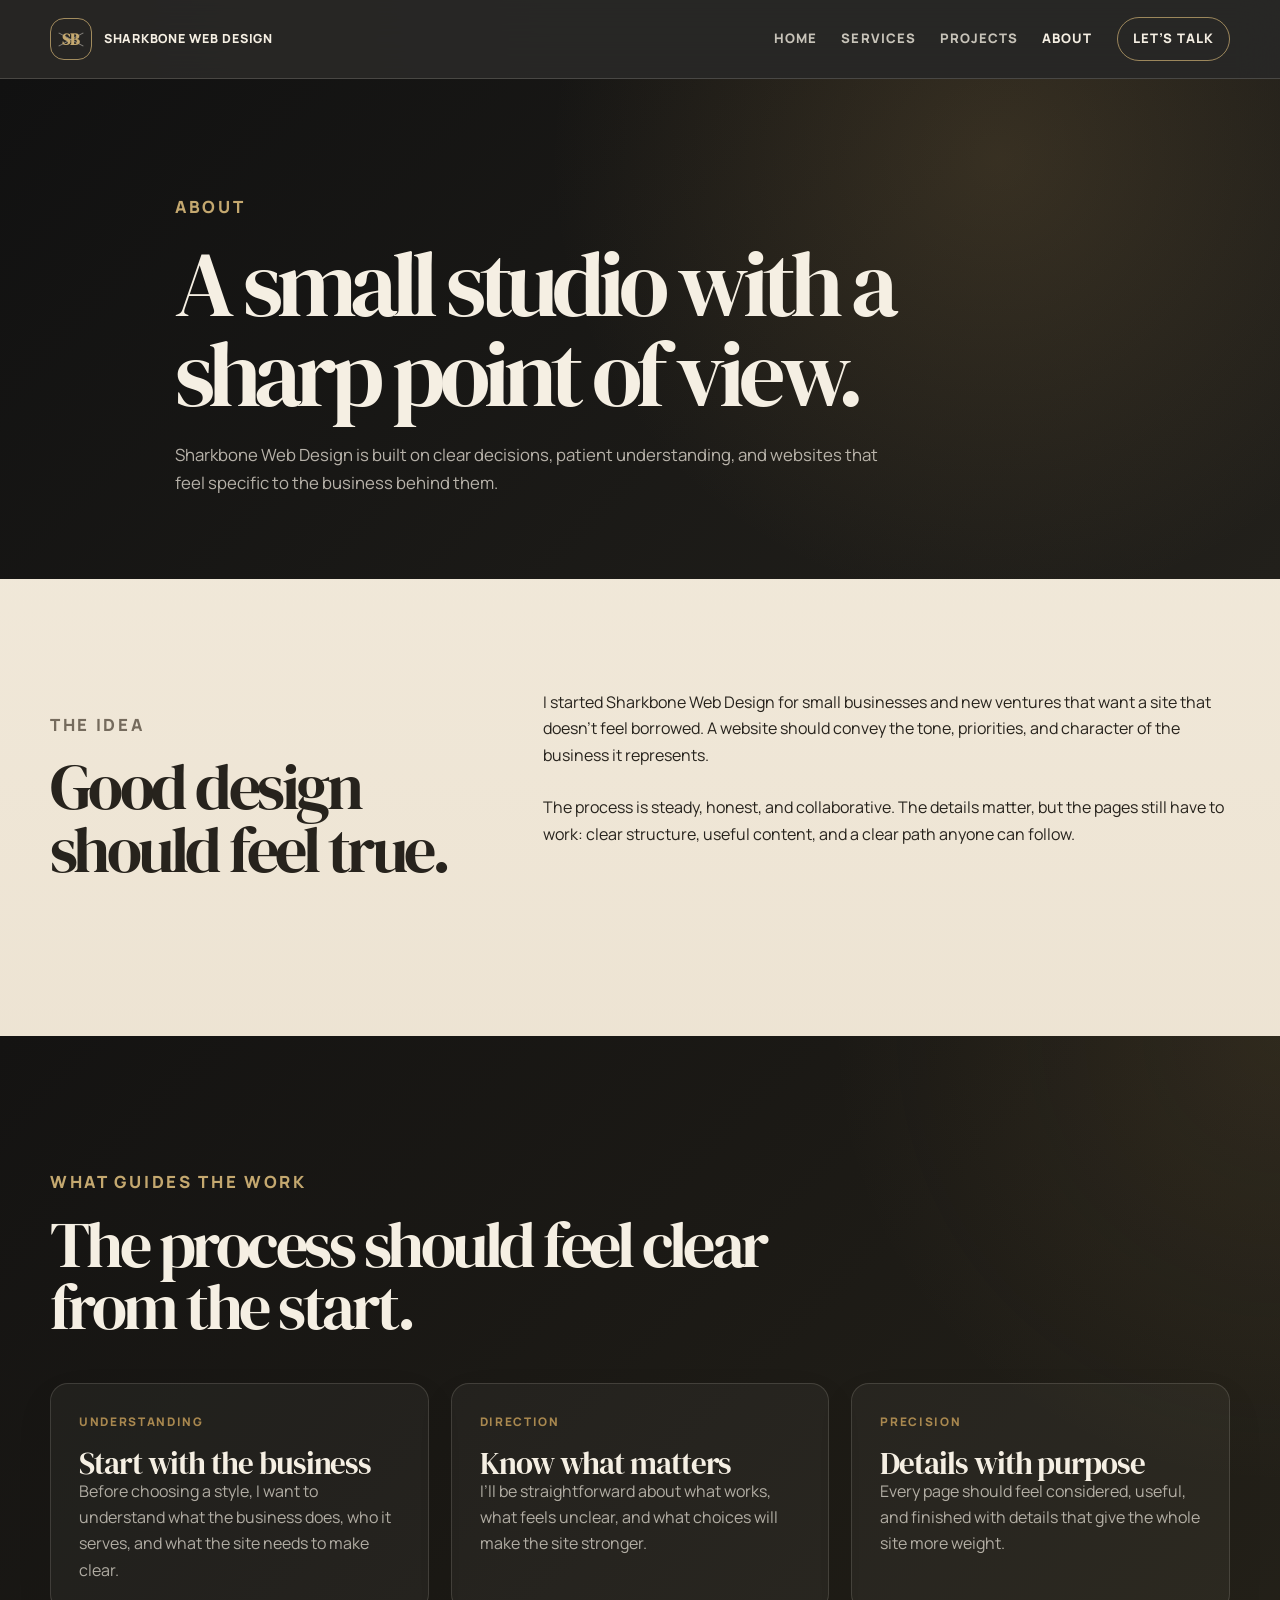
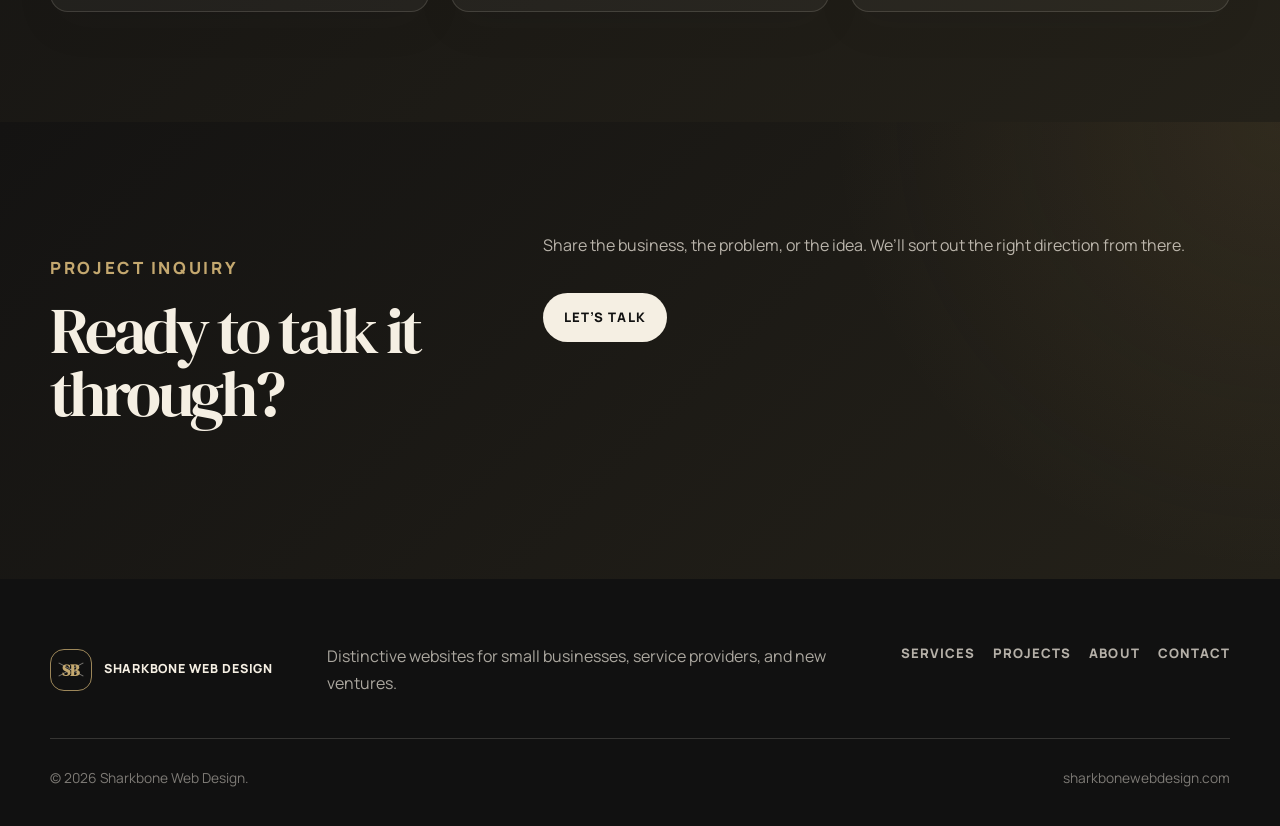
==== about.html @ dc677761 "Create first Sharkbone website draft" ====
<!DOCTYPE html>
<html lang="en">
  <head>
    <meta charset="UTF-8" />
    <meta name="viewport" content="width=device-width, initial-scale=1.0" />
    <title>About | Sharkbone Web Design</title>
    <link rel="stylesheet" href="styles.css" />
  </head>

  <body>
    <div class="page-shell">
      <header class="site-header">
        <div class="header-inner">
          <a class="brand" href="index.html" aria-label="Sharkbone Web Design home">
            <span class="brand-mark"><span>SB</span></span>
            <span>Sharkbone Web Design</span>
          </a>

          <button class="nav-toggle" type="button" aria-label="Open navigation" aria-expanded="false">
            <span></span>
            <span></span>
          </button>

          <nav class="site-nav" aria-label="Main navigation">
            <a href="index.html">Home</a>
            <a href="services.html">Services</a>
            <a href="projects.html">Projects</a>
            <a href="about.html" aria-current="page">About</a>
            <a class="nav-cta" href="contact.html">Let’s Talk</a>
          </nav>
        </div>
      </header>

      <main>
        <section class="page-hero">
          <div class="page-hero-inner">
            <p class="eyebrow">About</p>
            <h1>A small studio with a sharp point of view.</h1>
            <p>
              Sharkbone Web Design is built on clear decisions, patient understanding, and websites that feel specific to the business behind them.
            </p>
          </div>
        </section>

        <section class="section">
          <div class="container split">
            <div class="section-heading">
              <p class="eyebrow">The idea</p>
              <h2>Good design should feel true.</h2>
            </div>

            <div>
              <p>
                I started Sharkbone Web Design for small businesses and new ventures that want a site that doesn’t feel borrowed. A website should convey the tone, priorities, and character of the business it represents.
              </p>

              <br />

              <p>
                The process is steady, honest, and collaborative. The details matter, but the pages still have to work: clear structure, useful content, and a clear path anyone can follow.
              </p>
            </div>
          </div>
        </section>

        <section class="section section-dark">
          <div class="container">
            <div class="section-heading">
              <p class="eyebrow">What guides the work</p>
              <h2>The process should feel clear from the start.</h2>
            </div>

            <div class="grid grid-3">
              <article class="card dark">
                <span class="card-label">Understanding</span>
                <h3>Start with the business</h3>
                <p>
                  Before choosing a style, I want to understand what the business does, who it serves, and what the site needs to make clear.
                </p>
              </article>

              <article class="card dark">
                <span class="card-label">Direction</span>
                <h3>Know what matters</h3>
                <p>
                  I’ll be straightforward about what works, what feels unclear, and what choices will make the site stronger.
                </p>
              </article>

              <article class="card dark">
                <span class="card-label">Precision</span>
                <h3>Details with purpose</h3>
                <p>
                  Every page should feel considered, useful, and finished with details that give the whole site more weight.
                </p>
              </article>
            </div>
          </div>
        </section>

        <section class="section section-dark">
          <div class="container split">
            <div class="section-heading">
              <p class="eyebrow">Project inquiry</p>
              <h2>Ready to talk it through?</h2>
            </div>

            <div>
              <p>
                Share the business, the problem, or the idea. We’ll sort out the right direction from there.
              </p>

              <div class="hero-actions">
                <a class="button button-primary" href="contact.html">Let’s Talk</a>
              </div>
            </div>
          </div>
        </section>
      </main>

      <footer class="site-footer">
        <div class="footer-inner">
          <div class="footer-top">
            <a class="brand" href="index.html">
              <span class="brand-mark"><span>SB</span></span>
              <span>Sharkbone Web Design</span>
            </a>

            <p>
              Distinctive websites for small businesses, service providers, and new ventures.
            </p>

            <div class="footer-links">
              <a href="services.html">Services</a>
              <a href="projects.html">Projects</a>
              <a href="about.html">About</a>
              <a href="contact.html">Contact</a>
            </div>
          </div>

          <div class="footer-bottom">
            <span>© 2026 Sharkbone Web Design.</span>
            <span>sharkbonewebdesign.com</span>
          </div>
        </div>
      </footer>
    </div>

    <script src="script.js"></script>
  </body>
</html>
---- styles.css ----
@import url("https://fonts.googleapis.com/css2?family=DM+Serif+Display:ital@0;1&family=Manrope:wght@400;500;600;700;800&display=swap");

:root {
  --charcoal: #111111;
  --charcoal-soft: #1b1916;
  --ink: #27231d;
  --bone: #f5efe3;
  --fossil: #e7dcc8;
  --stone: #d3c4aa;
  --sand: #b7a78b;
  --brass: #a9884f;
  --brass-soft: #c4a86f;
  --muted: #756b5d;
  --line-light: rgba(39, 35, 29, 0.16);
  --line-dark: rgba(245, 239, 227, 0.16);
  --max-width: 1180px;
  --radius: 18px;
}

* {
  box-sizing: border-box;
}

html {
  scroll-behavior: smooth;
}

body {
  margin: 0;
  font-family: "Manrope", system-ui, -apple-system, BlinkMacSystemFont, "Segoe UI", sans-serif;
  color: var(--ink);
  background:
    radial-gradient(circle at top left, rgba(169, 136, 79, 0.16), transparent 34rem),
    linear-gradient(180deg, #f4eddf 0%, #e4d7c3 100%);
  line-height: 1.65;
}

body.menu-open {
  overflow: hidden;
}

a {
  color: inherit;
  text-decoration: none;
}

button,
input,
textarea,
select {
  font: inherit;
}

.page-shell {
  min-height: 100vh;
  overflow: hidden;
}

/* Header */

.site-header {
  position: sticky;
  top: 0;
  z-index: 50;
  background: rgba(17, 17, 17, 0.9);
  border-bottom: 1px solid var(--line-dark);
  backdrop-filter: blur(18px);
}

.header-inner {
  width: min(var(--max-width), calc(100% - 40px));
  min-height: 78px;
  margin: 0 auto;
  display: flex;
  align-items: center;
  justify-content: space-between;
  gap: 28px;
}

.brand {
  display: inline-flex;
  align-items: center;
  gap: 12px;
  color: var(--bone);
  font-size: 0.78rem;
  font-weight: 800;
  letter-spacing: 0.06em;
  text-transform: uppercase;
}

.brand-mark {
  width: 42px;
  height: 42px;
  border: 1px solid rgba(196, 168, 111, 0.78);
  border-radius: 14px;
  display: grid;
  place-items: center;
  color: var(--brass-soft);
  position: relative;
  overflow: hidden;
}

.brand-mark::before,
.brand-mark::after {
  content: "";
  position: absolute;
  width: 28px;
  height: 1px;
  background: rgba(245, 239, 227, 0.48);
}

.brand-mark::before {
  transform: rotate(-28deg);
}

.brand-mark::after {
  transform: rotate(28deg);
}

.brand-mark span {
  position: relative;
  z-index: 1;
  font-family: "DM Serif Display", Georgia, serif;
  font-size: 1rem;
  letter-spacing: 0;
}

.site-nav {
  display: flex;
  align-items: center;
  gap: 24px;
}

.site-nav a {
  color: rgba(245, 239, 227, 0.78);
  font-size: 0.82rem;
  font-weight: 800;
  letter-spacing: 0.08em;
  text-transform: uppercase;
}

.site-nav a:hover,
.site-nav a[aria-current="page"] {
  color: var(--bone);
}

.nav-cta {
  border: 1px solid rgba(196, 168, 111, 0.74);
  border-radius: 999px;
  padding: 10px 15px;
  color: var(--bone) !important;
}

.nav-toggle {
  display: none;
  width: 46px;
  height: 46px;
  border: 1px solid var(--line-dark);
  background: transparent;
  border-radius: 14px;
  color: var(--bone);
  cursor: pointer;
}

.nav-toggle span {
  display: block;
  width: 20px;
  height: 2px;
  margin: 5px auto;
  background: currentColor;
  border-radius: 99px;
}

/* Shared layout */

.container,
.page-hero-inner,
.footer-inner {
  width: min(var(--max-width), calc(100% - 40px));
  margin: 0 auto;
}

.section {
  padding: 110px 0;
}

.section-dark {
  background:
    radial-gradient(circle at top right, rgba(169, 136, 79, 0.12), transparent 28rem),
    linear-gradient(135deg, #141312 0%, #242119 100%);
  color: var(--bone);
}

.page-hero {
  background:
    radial-gradient(circle at 78% 16%, rgba(169, 136, 79, 0.2), transparent 28rem),
    linear-gradient(135deg, #111111 0%, #22201b 100%);
  color: var(--bone);
  padding: 92px 0 82px;
}

.page-hero-inner {
  max-width: 930px;
}

.eyebrow {
  margin: 0 0 18px;
  color: var(--brass);
  font-size: 0.78rem;
  font-weight: 800;
  letter-spacing: 0.16em;
  text-transform: uppercase;
}

.section-dark .eyebrow,
.page-hero .eyebrow {
  color: var(--brass-soft);
}

h1,
h2,
h3 {
  margin: 0;
  font-family: "DM Serif Display", Georgia, serif;
  font-weight: 400;
  line-height: 0.98;
}

h1 {
  max-width: 920px;
  font-size: clamp(3.4rem, 7.2vw, 6.7rem);
  letter-spacing: -0.065em;
}

h2 {
  font-size: clamp(2.5rem, 5vw, 5.2rem);
  letter-spacing: -0.055em;
}

h3 {
  font-size: clamp(1.55rem, 2.4vw, 2.35rem);
  letter-spacing: -0.035em;
}

p {
  margin: 0;
}

.page-hero p,
.section-heading p {
  max-width: 720px;
  margin-top: 22px;
  color: rgba(245, 239, 227, 0.72);
  font-size: 1.05rem;
}

.section-heading {
  max-width: 820px;
  margin-bottom: 44px;
}

.section-heading p {
  color: var(--muted);
}

.section-dark p {
  color: rgba(245, 239, 227, 0.72);
}

.split,
.form-wrap {
  display: grid;
  grid-template-columns: minmax(0, 0.78fr) minmax(0, 1.22fr);
  gap: 54px;
  align-items: start;
}

.grid {
  display: grid;
  gap: 22px;
}

.grid-3 {
  grid-template-columns: repeat(3, minmax(0, 1fr));
}

.grid-4 {
  grid-template-columns: repeat(4, minmax(0, 1fr));
}

.card {
  border: 1px solid var(--line-light);
  border-radius: var(--radius);
  background: rgba(245, 239, 227, 0.54);
  padding: 28px;
  box-shadow: 0 16px 42px rgba(39, 35, 29, 0.06);
}

.card.dark {
  border-color: rgba(245, 239, 227, 0.14);
  background: rgba(245, 239, 227, 0.045);
}

.card-label {
  display: block;
  margin-bottom: 16px;
  color: var(--brass);
  font-size: 0.74rem;
  font-weight: 800;
  letter-spacing: 0.14em;
  text-transform: uppercase;
}

.card p,
.card li {
  color: var(--muted);
}

.card.dark p,
.card.dark li {
  color: rgba(245, 239, 227, 0.68);
}

/* Buttons */

.button {
  display: inline-flex;
  align-items: center;
  justify-content: center;
  min-height: 48px;
  padding: 13px 20px;
  border: 1px solid transparent;
  border-radius: 999px;
  font-size: 0.82rem;
  font-weight: 800;
  letter-spacing: 0.08em;
  text-transform: uppercase;
  cursor: pointer;
}

.button-primary {
  background: var(--charcoal);
  color: var(--bone);
}

.section-dark .button-primary,
.page-hero .button-primary {
  background: var(--bone);
  color: var(--charcoal);
}

.button-secondary {
  border-color: rgba(245, 239, 227, 0.28);
  color: var(--bone);
}

.hero-actions {
  display: flex;
  flex-wrap: wrap;
  gap: 14px;
  margin-top: 34px;
}

/* Contact form */

.contact-form {
  display: grid;
  gap: 18px;
}

.field-group {
  display: grid;
  gap: 8px;
}

.field-group label {
  font-size: 0.78rem;
  font-weight: 800;
  letter-spacing: 0.08em;
  text-transform: uppercase;
}

.field-group input,
.field-group textarea,
.field-group select {
  width: 100%;
  border: 1px solid var(--line-light);
  border-radius: 14px;
  background: rgba(245, 239, 227, 0.72);
  color: var(--ink);
  padding: 14px 15px;
  outline: none;
}

.field-group textarea {
  min-height: 150px;
  resize: vertical;
}

.field-group input:focus,
.field-group textarea:focus,
.field-group select:focus {
  border-color: rgba(169, 136, 79, 0.75);
}

/* Footer */

.site-footer {
  background: var(--charcoal);
  color: var(--bone);
  padding: 64px 0 36px;
}

.footer-top {
  display: flex;
  justify-content: space-between;
  gap: 32px;
  padding-bottom: 42px;
  border-bottom: 1px solid var(--line-dark);
}

.footer-top p {
  max-width: 520px;
  color: rgba(245, 239, 227, 0.68);
}

.footer-links {
  display: flex;
  flex-wrap: wrap;
  gap: 18px;
}

.footer-links a {
  color: rgba(245, 239, 227, 0.72);
  font-size: 0.82rem;
  font-weight: 800;
  letter-spacing: 0.08em;
  text-transform: uppercase;
}

.footer-bottom {
  display: flex;
  justify-content: space-between;
  gap: 24px;
  padding-top: 28px;
  color: rgba(245, 239, 227, 0.48);
  font-size: 0.86rem;
}

/* Mobile */

@media (max-width: 920px) {
  .nav-toggle {
    display: block;
  }

  .site-nav {
    position: fixed;
    inset: 78px 0 auto 0;
    display: none;
    flex-direction: column;
    align-items: flex-start;
    padding: 28px 20px 34px;
    background: rgba(17, 17, 17, 0.97);
    border-bottom: 1px solid var(--line-dark);
  }

  body.menu-open .site-nav {
    display: flex;
  }

  .split,
  .form-wrap {
    grid-template-columns: 1fr;
  }

  .grid-3,
  .grid-4 {
    grid-template-columns: 1fr 1fr;
  }

  .footer-top,
  .footer-bottom {
    flex-direction: column;
  }
}

@media (max-width: 640px) {
  .container,
  .page-hero-inner,
  .footer-inner,
  .header-inner {
    width: min(100% - 28px, var(--max-width));
  }

  .section {
    padding: 76px 0;
  }

  .page-hero {
    padding: 78px 0 70px;
  }

  h1 {
    font-size: clamp(3.15rem, 17vw, 5.2rem);
  }

  h2 {
    font-size: clamp(2.3rem, 12vw, 3.8rem);
  }

  .grid-3,
  .grid-4 {
    grid-template-columns: 1fr;
  }

  .card {
    padding: 24px;
  }

  .button {
    width: 100%;
  }
}
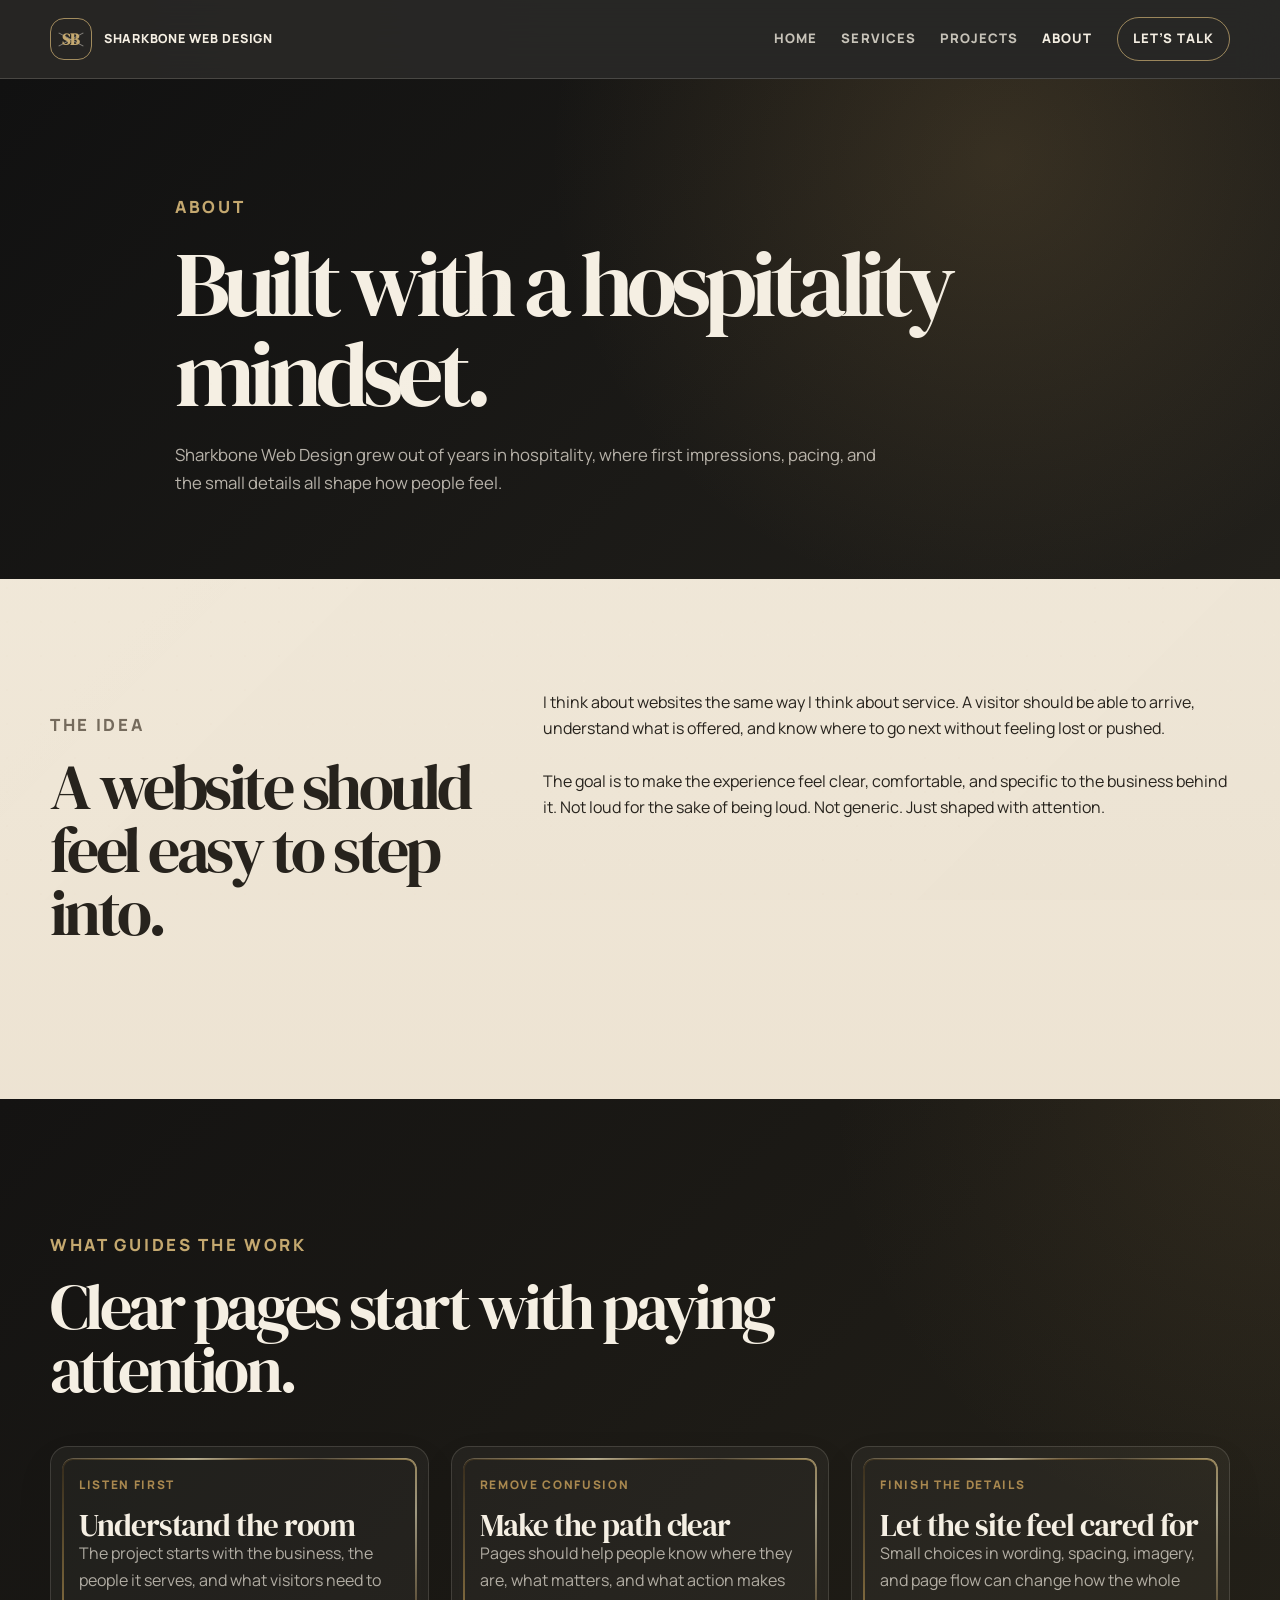
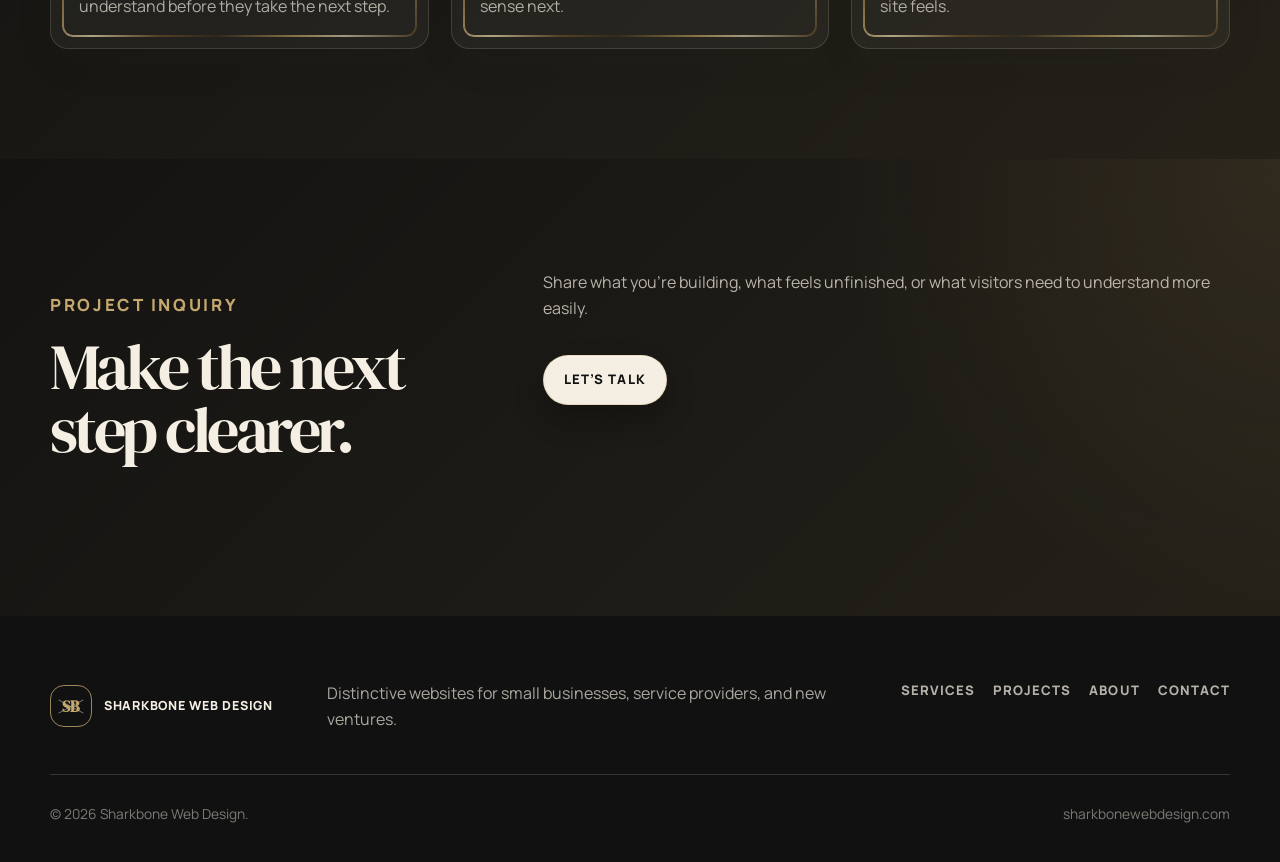
==== commit 3ee1f393: "Update about page copy" ====
--- a/about.html
+++ b/about.html
@@ -35,9 +35,9 @@
         <section class="page-hero">
           <div class="page-hero-inner">
             <p class="eyebrow">About</p>
-            <h1>A small studio with a sharp point of view.</h1>
+            <h1>Built with a hospitality mindset.</h1>
             <p>
-              Sharkbone Web Design is built on clear decisions, patient understanding, and websites that feel specific to the business behind them.
+              Sharkbone Web Design grew out of years in hospitality, where first impressions, pacing, and the small details all shape how people feel.
             </p>
           </div>
         </section>
@@ -46,18 +46,18 @@
           <div class="container split">
             <div class="section-heading">
               <p class="eyebrow">The idea</p>
-              <h2>Good design should feel true.</h2>
+              <h2>A website should feel easy to step into.</h2>
             </div>
 
             <div>
               <p>
-                I started Sharkbone Web Design for small businesses and new ventures that want a site that doesn’t feel borrowed. A website should convey the tone, priorities, and character of the business it represents.
+                I think about websites the same way I think about service. A visitor should be able to arrive, understand what is offered, and know where to go next without feeling lost or pushed.
               </p>
 
               <br />
 
               <p>
-                The process is steady, honest, and collaborative. The details matter, but the pages still have to work: clear structure, useful content, and a clear path anyone can follow.
+                The goal is to make the experience feel clear, comfortable, and specific to the business behind it. Not loud for the sake of being loud. Not generic. Just shaped with attention.
               </p>
             </div>
           </div>
@@ -67,31 +67,31 @@
           <div class="container">
             <div class="section-heading">
               <p class="eyebrow">What guides the work</p>
-              <h2>The process should feel clear from the start.</h2>
+              <h2>Clear pages start with paying attention.</h2>
             </div>
 
             <div class="grid grid-3">
               <article class="card dark">
-                <span class="card-label">Understanding</span>
-                <h3>Start with the business</h3>
+                <span class="card-label">Listen first</span>
+                <h3>Understand the room</h3>
                 <p>
-                  Before choosing a style, I want to understand what the business does, who it serves, and what the site needs to make clear.
+                  The project starts with the business, the people it serves, and what visitors need to understand before they take the next step.
                 </p>
               </article>
 
               <article class="card dark">
-                <span class="card-label">Direction</span>
-                <h3>Know what matters</h3>
+                <span class="card-label">Remove confusion</span>
+                <h3>Make the path clear</h3>
                 <p>
-                  I’ll be straightforward about what works, what feels unclear, and what choices will make the site stronger.
+                  Pages should help people know where they are, what matters, and what action makes sense next.
                 </p>
               </article>
 
               <article class="card dark">
-                <span class="card-label">Precision</span>
-                <h3>Details with purpose</h3>
+                <span class="card-label">Finish the details</span>
+                <h3>Let the site feel cared for</h3>
                 <p>
-                  Every page should feel considered, useful, and finished with details that give the whole site more weight.
+                  Small choices in wording, spacing, imagery, and page flow can change how the whole site feels.
                 </p>
               </article>
             </div>
@@ -102,12 +102,12 @@
           <div class="container split">
             <div class="section-heading">
               <p class="eyebrow">Project inquiry</p>
-              <h2>Ready to talk it through?</h2>
+              <h2>Make the next step clearer.</h2>
             </div>
 
             <div>
               <p>
-                Share the business, the problem, or the idea. We’ll sort out the right direction from there.
+                Share what you’re building, what feels unfinished, or what visitors need to understand more easily.
               </p>
 
               <div class="hero-actions">
--- a/styles.css
+++ b/styles.css
@@ -125,6 +125,46 @@
   letter-spacing: 0;
 }
 
+.brand-mark span::after {
+  content: "";
+  position: absolute;
+  top: -18px;
+  left: -42px;
+  width: 20px;
+  height: 56px;
+  background: linear-gradient(
+    90deg,
+    transparent,
+    rgba(255, 244, 205, 0.86),
+    transparent
+  );
+  opacity: 0;
+  transform: rotate(24deg);
+  pointer-events: none;
+}
+
+@media (hover: hover) and (pointer: fine) {
+  .brand:hover .brand-mark span::after {
+    animation: logo-glint 850ms ease forwards;
+  }
+}
+
+@keyframes logo-glint {
+  0% {
+    left: -42px;
+    opacity: 0;
+  }
+
+  20% {
+    opacity: 1;
+  }
+
+  100% {
+    left: 42px;
+    opacity: 0;
+  }
+}
+
 .site-nav {
   display: flex;
   align-items: center;
@@ -319,6 +359,49 @@
 .card.dark p,
 .card.dark li {
   color: rgba(245, 239, 227, 0.68);
+}
+
+.fit-card {
+  align-self: center;
+  background:
+    linear-gradient(135deg, rgba(255, 248, 232, 0.7), rgba(231, 220, 200, 0.54)),
+    rgba(245, 239, 227, 0.58);
+}
+
+.fit-card h3 {
+  margin-bottom: 18px;
+}
+
+.fit-card ul {
+  display: grid;
+  gap: 10px;
+  margin: 0;
+  padding-left: 1.15rem;
+}
+
+.fit-card li::marker {
+  color: var(--brass);
+}
+
+.services-cta {
+  position: relative;
+  overflow: hidden;
+  border-top: 1px solid rgba(196, 168, 111, 0.18);
+}
+
+.services-cta::before {
+  content: "";
+  position: absolute;
+  inset: 0;
+  pointer-events: none;
+  background:
+    radial-gradient(circle at 18% 40%, rgba(196, 168, 111, 0.14), transparent 28rem),
+    radial-gradient(circle at 82% 52%, rgba(245, 239, 227, 0.045), transparent 24rem);
+}
+
+.services-cta .container {
+  position: relative;
+  z-index: 1;
 }
 
 /* Buttons */
@@ -336,22 +419,64 @@
   letter-spacing: 0.08em;
   text-transform: uppercase;
   cursor: pointer;
+  transition:
+    transform 200ms ease,
+    box-shadow 200ms ease,
+    border-color 200ms ease,
+    background-color 200ms ease,
+    color 200ms ease;
 }
 
 .button-primary {
   background: var(--charcoal);
   color: var(--bone);
+  box-shadow:
+    inset 0 1px 0 rgba(255, 248, 226, 0.08),
+    0 14px 28px rgba(39, 35, 29, 0.14);
 }
 
 .section-dark .button-primary,
 .page-hero .button-primary {
   background: var(--bone);
   color: var(--charcoal);
+  border-color: rgba(196, 168, 111, 0.32);
+  box-shadow:
+    inset 0 1px 0 rgba(255, 255, 255, 0.44),
+    0 14px 30px rgba(0, 0, 0, 0.24);
 }
 
 .button-secondary {
   border-color: rgba(245, 239, 227, 0.28);
   color: var(--bone);
+  box-shadow: inset 0 1px 0 rgba(255, 248, 226, 0.08);
+}
+
+@media (hover: hover) and (pointer: fine) {
+  .button:hover {
+    transform: translateY(-2px);
+  }
+
+  .button-primary:hover {
+    border-color: rgba(196, 168, 111, 0.58);
+    box-shadow:
+      inset 0 1px 0 rgba(255, 248, 226, 0.14),
+      0 18px 34px rgba(39, 35, 29, 0.18);
+  }
+
+  .section-dark .button-primary:hover,
+  .page-hero .button-primary:hover {
+    background: #fff8ea;
+    border-color: rgba(196, 168, 111, 0.58);
+    box-shadow:
+      inset 0 1px 0 rgba(255, 255, 255, 0.58),
+      0 18px 36px rgba(0, 0, 0, 0.3);
+  }
+
+  .button-secondary:hover {
+    border-color: rgba(196, 168, 111, 0.56);
+    color: var(--bone);
+    box-shadow: inset 0 1px 0 rgba(255, 248, 226, 0.14);
+  }
 }
 
 .hero-actions {
@@ -403,6 +528,43 @@
   border-color: rgba(169, 136, 79, 0.75);
 }
 
+/* Closing section */
+
+.closing-section {
+  padding-top: 0;
+  padding-bottom: 92px;
+}
+
+.closing-panel {
+  display: grid;
+  grid-template-columns: minmax(0, 1fr) auto;
+  gap: 34px;
+  align-items: center;
+  padding: 34px;
+}
+
+.closing-panel h2 {
+  max-width: 660px;
+}
+
+.closing-panel p:not(.eyebrow) {
+  max-width: 650px;
+  margin-top: 18px;
+  color: var(--muted);
+  font-size: 1.02rem;
+}
+
+.closing-actions {
+  display: grid;
+  justify-items: end;
+  gap: 12px;
+}
+
+.closing-actions span {
+  color: var(--muted);
+  font-size: 0.9rem;
+}
+
 /* Footer */
 
 .site-footer {
@@ -479,6 +641,14 @@
     grid-template-columns: 1fr 1fr;
   }
 
+  .closing-panel {
+    grid-template-columns: 1fr;
+  }
+
+  .closing-actions {
+    justify-items: start;
+  }
+
   .footer-top,
   .footer-bottom {
     flex-direction: column;
@@ -521,4 +691,488 @@
   .button {
     width: 100%;
   }
+}
+
+@media (max-width: 700px) {
+  .card {
+    padding: 26px 22px;
+  }
+
+  .card p,
+  .card li {
+    font-size: 0.96rem;
+    line-height: 1.65;
+  }
+
+  .section-heading p,
+  .page-hero p,
+  .hero p {
+    line-height: 1.65;
+  }
+
+  .hero-actions {
+    gap: 12px;
+  }
+
+  .hero-actions .button {
+    width: 100%;
+    justify-content: center;
+  }
+}
+
+/* Subtle brass card polish */
+
+.service-card,
+.approach-card,
+.project-card,
+.process-card,
+.value-card,
+.info-card,
+.card {
+  position: relative;
+  overflow: hidden;
+  transition:
+    transform 220ms ease,
+    box-shadow 220ms ease,
+    border-color 220ms ease,
+    background-color 220ms ease;
+}
+
+.service-card > *,
+.approach-card > *,
+.project-card > *,
+.process-card > *,
+.value-card > *,
+.info-card > *,
+.card > * {
+  position: relative;
+  z-index: 1;
+}
+
+.service-card::before,
+.approach-card::before,
+.project-card::before,
+.process-card::before,
+.value-card::before,
+.info-card::before,
+.card::before {
+  content: "";
+  position: absolute;
+  inset: 0;
+  z-index: 0;
+  pointer-events: none;
+  background:
+    linear-gradient(135deg, rgba(196, 168, 111, 0.14), transparent 36%),
+    linear-gradient(180deg, rgba(245, 239, 227, 0.08), transparent 46%);
+  opacity: 0;
+  transition: opacity 220ms ease;
+}
+
+.service-card::after,
+.approach-card::after,
+.project-card::after,
+.process-card::after,
+.value-card::after,
+.info-card::after,
+.card::after {
+  content: "";
+  position: absolute;
+  inset: 11px;
+  z-index: 0;
+  pointer-events: none;
+  padding: 2px;
+  border-radius: calc(var(--radius) - 7px);
+  background:
+    linear-gradient(
+      120deg,
+      rgba(82, 60, 28, 0.48) 0%,
+      rgba(190, 154, 84, 0.72) 18%,
+      rgba(255, 239, 190, 0.82) 29%,
+      rgba(142, 103, 46, 0.62) 43%,
+      rgba(74, 53, 25, 0.42) 56%,
+      rgba(212, 176, 98, 0.76) 74%,
+      rgba(255, 244, 205, 0.72) 84%,
+      rgba(126, 91, 40, 0.5) 100%
+    );
+  box-shadow:
+    inset 0 1px 0 rgba(255, 248, 226, 0.28),
+    0 1px 0 rgba(255, 248, 226, 0.08),
+    0 8px 18px rgba(76, 56, 27, 0.08);
+  opacity: 0.78;
+  -webkit-mask:
+    linear-gradient(#000 0 0) content-box,
+    linear-gradient(#000 0 0);
+  mask:
+    linear-gradient(#000 0 0) content-box,
+    linear-gradient(#000 0 0);
+  -webkit-mask-composite: xor;
+  mask-composite: exclude;
+  transition:
+    inset 220ms ease,
+    opacity 220ms ease,
+    box-shadow 220ms ease;
+}
+
+@media (hover: hover) and (pointer: fine) {
+  .service-card:hover,
+  .approach-card:hover,
+  .project-card:hover,
+  .process-card:hover,
+  .value-card:hover,
+  .info-card:hover,
+  .card:hover {
+    transform: translateY(-4px);
+    box-shadow: 0 22px 44px rgba(18, 15, 11, 0.16);
+    border-color: rgba(183, 145, 83, 0.46);
+  }
+
+  .service-card:hover::before,
+  .approach-card:hover::before,
+  .project-card:hover::before,
+  .process-card:hover::before,
+  .value-card:hover::before,
+  .info-card:hover::before,
+  .card:hover::before {
+    opacity: 1;
+  }
+
+  .service-card:hover::after,
+  .approach-card:hover::after,
+  .project-card:hover::after,
+  .process-card:hover::after,
+  .value-card:hover::after,
+  .info-card:hover::after,
+  .card:hover::after {
+    inset: 10px;
+    opacity: 0.96;
+    box-shadow:
+      inset 0 1px 0 rgba(255, 248, 226, 0.34),
+      0 1px 0 rgba(255, 248, 226, 0.12),
+      0 10px 22px rgba(76, 56, 27, 0.12);
+  }
+}
+
+/* Subtle Sharkbone texture layer */
+
+body::before {
+  content: "";
+  position: fixed;
+  inset: 0;
+  z-index: 999;
+  pointer-events: none;
+  opacity: 0.16;
+  background-image:
+    radial-gradient(circle at 20% 30%, rgba(183, 145, 83, 0.08) 0 1px, transparent 1px),
+    radial-gradient(circle at 70% 80%, rgba(255, 249, 236, 0.06) 0 1px, transparent 1px),
+    linear-gradient(135deg, rgba(255, 255, 255, 0.03), transparent 40%, rgba(0, 0, 0, 0.035));
+  background-size:
+    34px 34px,
+    46px 46px,
+    100% 100%;
+  mix-blend-mode: multiply;
+}
+
+/* Homepage megalodon jawbone background */
+
+.home-hero {
+  position: relative;
+  isolation: isolate;
+  overflow: hidden;
+}
+
+.home-hero::before {
+  content: "";
+  position: absolute;
+  inset: 0;
+  background-image: url("images/megalodon-jaw.png");
+  background-repeat: no-repeat;
+  background-position: right -6% center;
+  background-size: min(880px, 66vw);
+  opacity: 0.075;
+  filter: grayscale(100%) sepia(16%) brightness(0.82) contrast(0.94);
+  pointer-events: none;
+  z-index: 0;
+}
+
+.home-hero::after {
+  content: "";
+  position: absolute;
+  inset: 0;
+  background:
+    radial-gradient(circle at 72% 44%, rgba(183, 145, 83, 0.18), transparent 28%),
+    radial-gradient(circle at 58% 34%, rgba(255, 248, 236, 0.055), transparent 42%);
+  pointer-events: none;
+  z-index: 0;
+}
+
+.home-hero .page-hero-inner {
+  position: relative;
+  z-index: 1;
+}
+
+.home-hero + .section {
+  padding-top: 64px;
+}
+
+.goal-section + .section {
+  padding-top: 86px;
+}
+
+.services-preview {
+  padding-bottom: 58px;
+}
+
+.closing-section {
+  padding-top: 0;
+}
+
+@media (max-width: 900px) {
+  .home-hero::before {
+    background-position: center 22%;
+    background-size: min(560px, 96vw);
+    opacity: 0.075;
+  }
+
+  .home-hero::after {
+    background:
+      radial-gradient(circle at 50% 30%, rgba(183, 145, 83, 0.12), transparent 32%);
+  }
+}
+
+/* The Goal section fossil watermark */
+
+.goal-section {
+  position: relative;
+  isolation: isolate;
+  overflow: hidden;
+  clip-path: inset(0);
+}
+
+.goal-section::before {
+  content: "";
+  position: fixed;
+  inset: 0;
+  z-index: 0;
+  pointer-events: none;
+  background-image: url("images/megalodon-skeleton.png");
+  background-repeat: no-repeat;
+  background-position: left 180px center;
+  background-size: 1360px auto;
+  opacity: 0.08;
+  filter: grayscale(100%) sepia(14%) brightness(0.98) contrast(1.18) drop-shadow(0 18px 34px rgba(0, 0, 0, 0.38));
+  transform: scaleX(-1);
+}
+
+.goal-section::after {
+  content: "";
+  position: absolute;
+  inset: 0;
+  z-index: 0;
+  pointer-events: none;
+  background:
+    linear-gradient(
+      to bottom,
+      rgba(255, 239, 190, 0.82) 0,
+      rgba(169, 136, 79, 0.68) 2px,
+      rgba(58, 43, 24, 0.32) 3px,
+      transparent 12px
+    ) top / 100% 12px no-repeat,
+
+    linear-gradient(
+      120deg,
+      rgba(82, 60, 28, 0.66) 0%,
+      rgba(190, 154, 84, 0.86) 18%,
+      rgba(255, 239, 190, 0.9) 29%,
+      rgba(142, 103, 46, 0.76) 43%,
+      rgba(74, 53, 25, 0.56) 56%,
+      rgba(212, 176, 98, 0.84) 74%,
+      rgba(255, 244, 205, 0.82) 84%,
+      rgba(126, 91, 40, 0.64) 100%
+    ) top 14px left 14px / calc(100% - 28px) 2px no-repeat,
+
+    linear-gradient(
+      120deg,
+      rgba(126, 91, 40, 0.52) 0%,
+      rgba(212, 176, 98, 0.78) 45%,
+      rgba(255, 244, 205, 0.72) 58%,
+      rgba(82, 60, 28, 0.58) 100%
+    ) bottom 14px left 14px / calc(100% - 28px) 2px no-repeat,
+
+    linear-gradient(
+      to bottom,
+      rgba(255, 244, 205, 0.76),
+      rgba(169, 136, 79, 0.74),
+      rgba(82, 60, 28, 0.58)
+    ) top 14px left 14px / 2px calc(100% - 28px) no-repeat,
+
+    linear-gradient(
+      to bottom,
+      rgba(82, 60, 28, 0.58),
+      rgba(169, 136, 79, 0.74),
+      rgba(255, 244, 205, 0.68)
+    ) top 14px right 14px / 2px calc(100% - 28px) no-repeat,
+
+    radial-gradient(circle at 52% 48%, rgba(196, 168, 111, 0.16), transparent 38%),
+    radial-gradient(circle at 68% 52%, rgba(245, 239, 227, 0.055), transparent 42%);
+}
+
+.goal-section .container {
+  position: relative;
+  z-index: 1;
+}
+
+@media (max-width: 1100px) {
+  .goal-section .container {
+    width: min(100% - 112px, var(--max-width));
+  }
+}
+
+@media (max-width: 900px) {
+  .goal-section .container {
+    width: min(100% - 56px, var(--max-width));
+  }
+
+  .goal-section::before {
+    background-position: left 0px center;
+    background-size: 1280px auto;
+    opacity: 0.075;
+    transform: scaleX(-1);
+  }
+}
+
+/* Quick visible logo hover effect */
+
+.brand-mark {
+  transition:
+    transform 220ms ease,
+    box-shadow 220ms ease,
+    border-color 220ms ease,
+    background-color 220ms ease;
+}
+
+@media (hover: hover) and (pointer: fine) {
+  .brand:hover .brand-mark {
+    transform: rotate(-6deg) scale(1.08);
+    border-color: rgba(255, 229, 166, 0.95);
+    background-color: rgba(169, 136, 79, 0.12);
+    box-shadow:
+      0 0 0 4px rgba(169, 136, 79, 0.16),
+      0 0 26px rgba(196, 168, 111, 0.42);
+  }
+}
+
+/* Projects CTA panel */
+
+.projects-cta-section {
+  padding-top: 0;
+}
+
+.projects-cta-panel {
+  display: grid;
+  grid-template-columns: minmax(0, 0.9fr) minmax(0, 1.1fr);
+  gap: 48px;
+  align-items: center;
+  padding: 42px;
+}
+
+.projects-cta-panel .section-heading {
+  margin-bottom: 0;
+}
+
+.projects-cta-panel p:not(.eyebrow) {
+  max-width: 680px;
+  color: var(--muted);
+  font-size: 1.02rem;
+}
+
+@media (max-width: 920px) {
+  .projects-cta-panel {
+    grid-template-columns: 1fr;
+  }
+}
+
+/* Contact page polish */
+
+.contact-section {
+  padding-top: 96px;
+}
+
+.contact-intro {
+  position: relative;
+}
+
+.contact-intro h2 {
+  max-width: 520px;
+}
+
+.contact-intro p:not(.eyebrow) {
+  max-width: 460px;
+  margin-top: 18px;
+  color: var(--muted);
+  font-size: 1.02rem;
+}
+
+.contact-email {
+  padding-top: 18px;
+}
+
+.contact-form-card {
+  position: relative;
+  padding: 34px;
+  border: 1px solid var(--line-light);
+  border-radius: var(--radius);
+  background:
+    linear-gradient(135deg, rgba(255, 248, 232, 0.68), rgba(231, 220, 200, 0.5)),
+    rgba(245, 239, 227, 0.58);
+  box-shadow: 0 18px 48px rgba(39, 35, 29, 0.08);
+}
+
+.contact-form-card::after {
+  content: "";
+  position: absolute;
+  inset: 11px;
+  pointer-events: none;
+  padding: 2px;
+  border-radius: calc(var(--radius) - 7px);
+  background:
+    linear-gradient(
+      120deg,
+      rgba(82, 60, 28, 0.48) 0%,
+      rgba(190, 154, 84, 0.72) 18%,
+      rgba(255, 239, 190, 0.82) 29%,
+      rgba(142, 103, 46, 0.62) 43%,
+      rgba(74, 53, 25, 0.42) 56%,
+      rgba(212, 176, 98, 0.76) 74%,
+      rgba(255, 244, 205, 0.72) 84%,
+      rgba(126, 91, 40, 0.5) 100%
+    );
+  -webkit-mask:
+    linear-gradient(#000 0 0) content-box,
+    linear-gradient(#000 0 0);
+  mask:
+    linear-gradient(#000 0 0) content-box,
+    linear-gradient(#000 0 0);
+  -webkit-mask-composite: xor;
+  mask-composite: exclude;
+}
+
+.contact-form-card > * {
+  position: relative;
+  z-index: 1;
+}
+
+@media (max-width: 920px) {
+  .contact-intro {
+    position: static;
+  }
+}
+
+@media (max-width: 640px) {
+  .contact-section {
+    padding-top: 76px;
+  }
+
+  .contact-form-card {
+    padding: 26px 22px;
+  }
 }
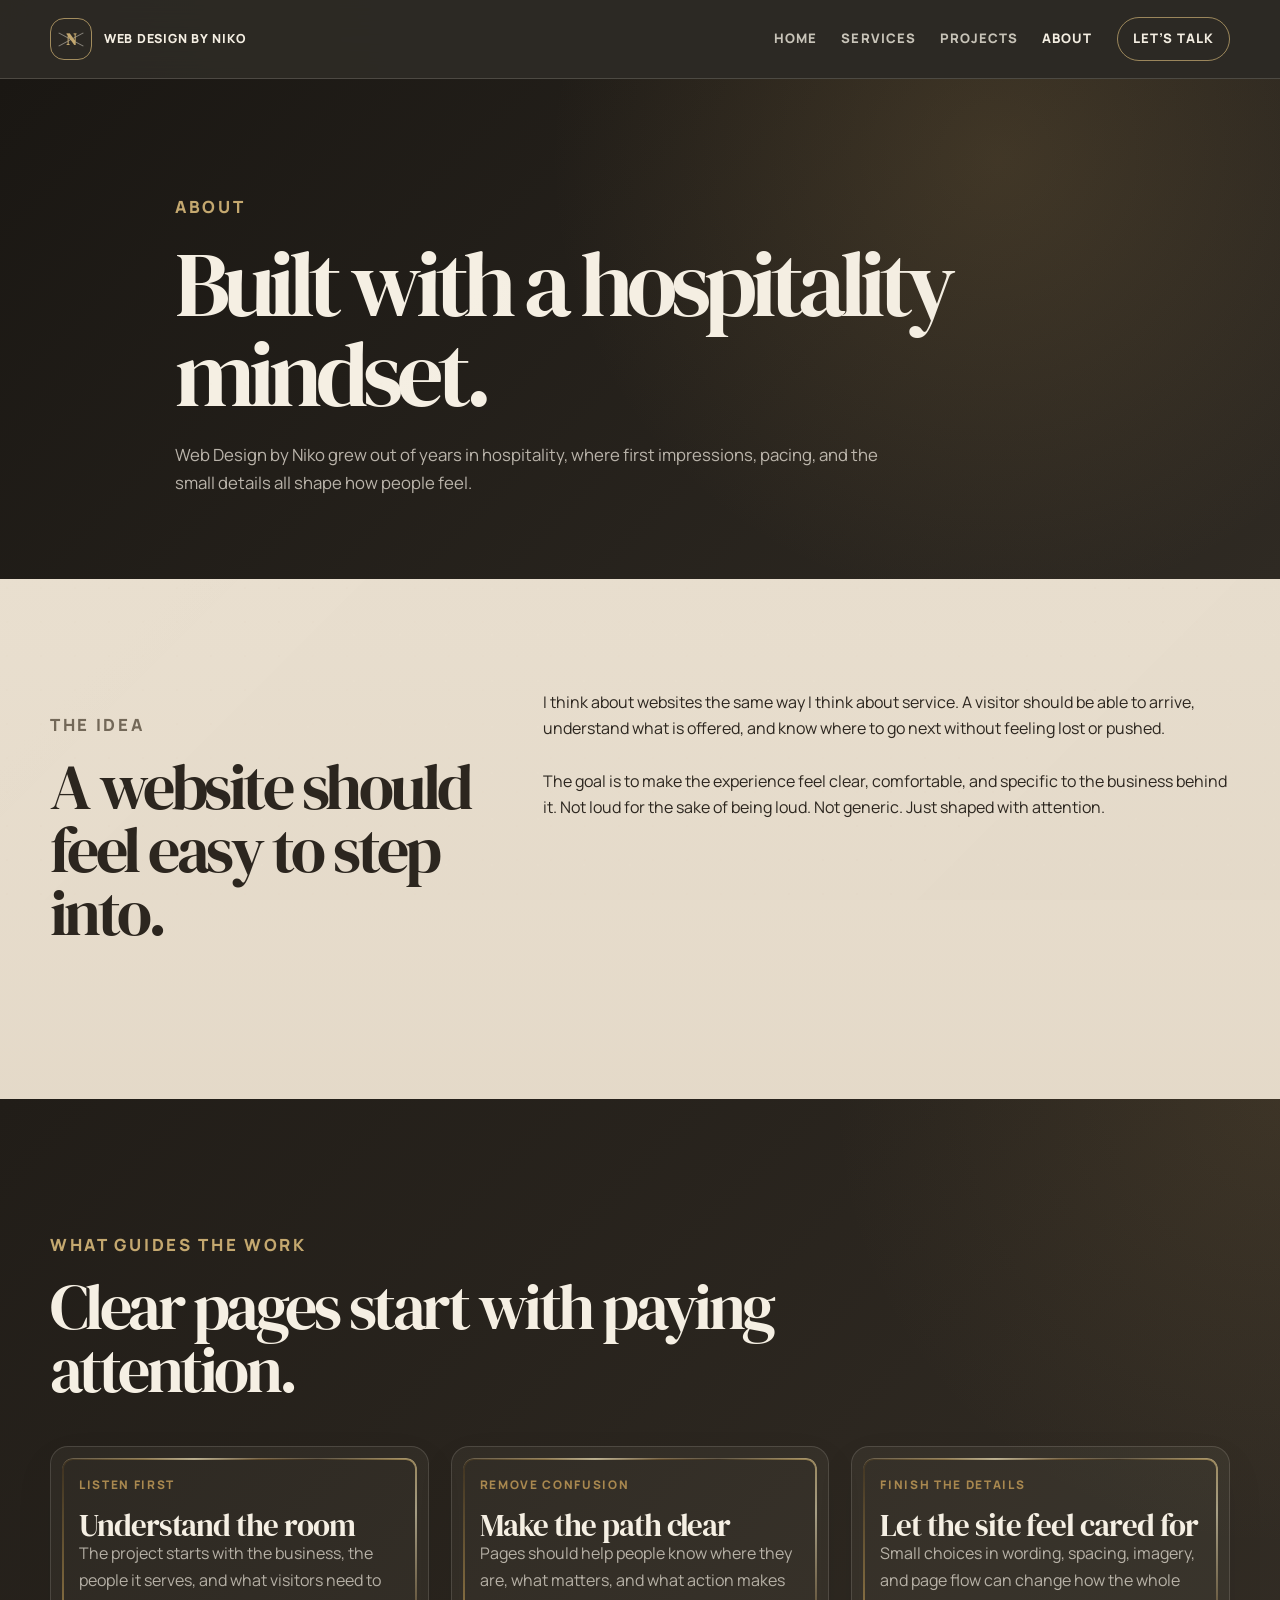
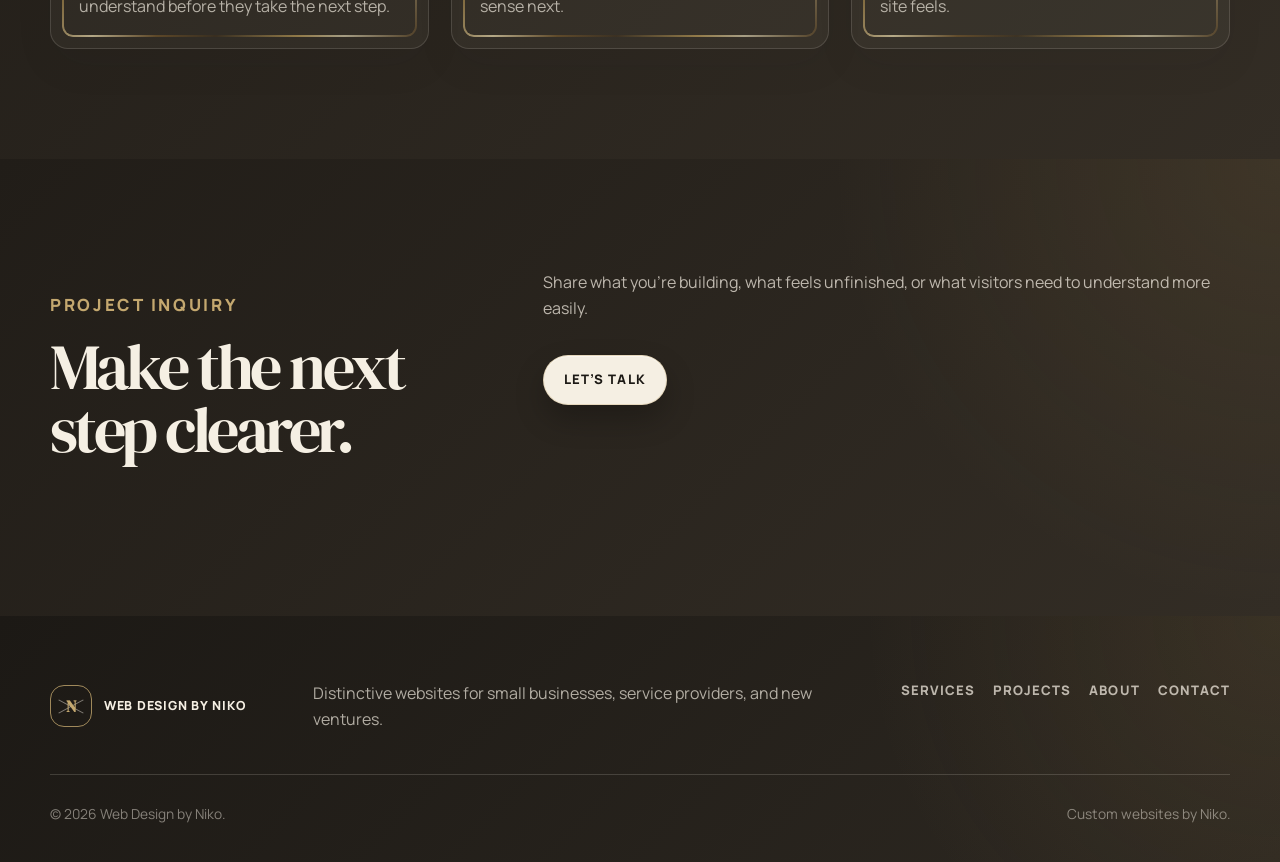
==== commit fb12be4b: "Light rebrand to Web Design by Niko" ====
--- a/about.html
+++ b/about.html
@@ -3,7 +3,7 @@
   <head>
     <meta charset="UTF-8" />
     <meta name="viewport" content="width=device-width, initial-scale=1.0" />
-    <title>About | Sharkbone Web Design</title>
+    <title>About | Web Design by Niko</title>
     <link rel="stylesheet" href="styles.css" />
   </head>
 
@@ -11,9 +11,9 @@
     <div class="page-shell">
       <header class="site-header">
         <div class="header-inner">
-          <a class="brand" href="index.html" aria-label="Sharkbone Web Design home">
-            <span class="brand-mark"><span>SB</span></span>
-            <span>Sharkbone Web Design</span>
+          <a class="brand" href="index.html" aria-label="Web Design by Niko home">
+            <span class="brand-mark"><span>N</span></span>
+            <span>Web Design by Niko</span>
           </a>
 
           <button class="nav-toggle" type="button" aria-label="Open navigation" aria-expanded="false">
@@ -37,7 +37,7 @@
             <p class="eyebrow">About</p>
             <h1>Built with a hospitality mindset.</h1>
             <p>
-              Sharkbone Web Design grew out of years in hospitality, where first impressions, pacing, and the small details all shape how people feel.
+              Web Design by Niko grew out of years in hospitality, where first impressions, pacing, and the small details all shape how people feel.
             </p>
           </div>
         </section>
@@ -122,8 +122,8 @@
         <div class="footer-inner">
           <div class="footer-top">
             <a class="brand" href="index.html">
-              <span class="brand-mark"><span>SB</span></span>
-              <span>Sharkbone Web Design</span>
+              <span class="brand-mark"><span>N</span></span>
+              <span>Web Design by Niko</span>
             </a>
 
             <p>
@@ -139,8 +139,8 @@
           </div>
 
           <div class="footer-bottom">
-            <span>© 2026 Sharkbone Web Design.</span>
-            <span>sharkbonewebdesign.com</span>
+            <span>© 2026 Web Design by Niko.</span>
+            <span>Custom websites by Niko.</span>
           </div>
         </div>
       </footer>
--- a/styles.css
+++ b/styles.css
@@ -1,17 +1,17 @@
 @import url("https://fonts.googleapis.com/css2?family=DM+Serif+Display:ital@0;1&family=Manrope:wght@400;500;600;700;800&display=swap");
 
 :root {
-  --charcoal: #111111;
-  --charcoal-soft: #1b1916;
-  --ink: #27231d;
+  --charcoal: #1c1915;
+  --charcoal-soft: #2a251f;
+  --ink: #2c261f;
   --bone: #f5efe3;
   --fossil: #e7dcc8;
-  --stone: #d3c4aa;
-  --sand: #b7a78b;
+  --stone: #cfc0a8;
+  --sand: #b6a78d;
   --brass: #a9884f;
   --brass-soft: #c4a86f;
-  --muted: #756b5d;
-  --line-light: rgba(39, 35, 29, 0.16);
+  --muted: #736858;
+  --line-light: rgba(44, 38, 31, 0.16);
   --line-dark: rgba(245, 239, 227, 0.16);
   --max-width: 1180px;
   --radius: 18px;
@@ -30,8 +30,8 @@
   font-family: "Manrope", system-ui, -apple-system, BlinkMacSystemFont, "Segoe UI", sans-serif;
   color: var(--ink);
   background:
-    radial-gradient(circle at top left, rgba(169, 136, 79, 0.16), transparent 34rem),
-    linear-gradient(180deg, #f4eddf 0%, #e4d7c3 100%);
+    radial-gradient(circle at top left, rgba(169, 136, 79, 0.14), transparent 34rem),
+    linear-gradient(180deg, #eee5d6 0%, #d8cbb8 100%);
   line-height: 1.65;
 }
 
@@ -62,7 +62,7 @@
   position: sticky;
   top: 0;
   z-index: 50;
-  background: rgba(17, 17, 17, 0.9);
+  background: rgba(28, 25, 21, 0.92);
   border-bottom: 1px solid var(--line-dark);
   backdrop-filter: blur(18px);
 }
@@ -226,15 +226,15 @@
 
 .section-dark {
   background:
-    radial-gradient(circle at top right, rgba(169, 136, 79, 0.12), transparent 28rem),
-    linear-gradient(135deg, #141312 0%, #242119 100%);
+    radial-gradient(circle at top right, rgba(169, 136, 79, 0.13), transparent 28rem),
+    linear-gradient(135deg, #211d18 0%, #332d25 100%);
   color: var(--bone);
 }
 
 .page-hero {
   background:
     radial-gradient(circle at 78% 16%, rgba(169, 136, 79, 0.2), transparent 28rem),
-    linear-gradient(135deg, #111111 0%, #22201b 100%);
+    linear-gradient(135deg, #1a1713 0%, #2f2a23 100%);
   color: var(--bone);
   padding: 92px 0 82px;
 }
@@ -568,7 +568,9 @@
 /* Footer */
 
 .site-footer {
-  background: var(--charcoal);
+  background:
+    radial-gradient(circle at top right, rgba(169, 136, 79, 0.12), transparent 26rem),
+    linear-gradient(135deg, #1c1915 0%, #2d2821 100%);
   color: var(--bone);
   padding: 64px 0 36px;
 }
@@ -623,7 +625,7 @@
     flex-direction: column;
     align-items: flex-start;
     padding: 28px 20px 34px;
-    background: rgba(17, 17, 17, 0.97);
+    background: rgba(28, 25, 21, 0.97);
     border-bottom: 1px solid var(--line-dark);
   }
 
@@ -852,7 +854,7 @@
   }
 }
 
-/* Subtle Sharkbone texture layer */
+/* Subtle stone texture layer */
 
 body::before {
   content: "";
@@ -872,7 +874,7 @@
   mix-blend-mode: multiply;
 }
 
-/* Homepage megalodon jawbone background */
+/* Homepage atmospheric background */
 
 .home-hero {
   position: relative;
@@ -884,12 +886,10 @@
   content: "";
   position: absolute;
   inset: 0;
-  background-image: url("images/megalodon-jaw.png");
-  background-repeat: no-repeat;
-  background-position: right -6% center;
-  background-size: min(880px, 66vw);
-  opacity: 0.075;
-  filter: grayscale(100%) sepia(16%) brightness(0.82) contrast(0.94);
+  background:
+    radial-gradient(circle at 82% 22%, rgba(196, 168, 111, 0.16), transparent 24rem),
+    radial-gradient(circle at 68% 68%, rgba(245, 239, 227, 0.075), transparent 26rem),
+    linear-gradient(135deg, transparent 0%, rgba(0, 0, 0, 0.16) 100%);
   pointer-events: none;
   z-index: 0;
 }
@@ -899,8 +899,11 @@
   position: absolute;
   inset: 0;
   background:
-    radial-gradient(circle at 72% 44%, rgba(183, 145, 83, 0.18), transparent 28%),
-    radial-gradient(circle at 58% 34%, rgba(255, 248, 236, 0.055), transparent 42%);
+    linear-gradient(
+      90deg,
+      rgba(28, 25, 21, 0.02),
+      rgba(59, 52, 43, 0.18)
+    );
   pointer-events: none;
   z-index: 0;
 }
@@ -928,14 +931,18 @@
 
 @media (max-width: 900px) {
   .home-hero::before {
-    background-position: center 22%;
-    background-size: min(560px, 96vw);
-    opacity: 0.075;
+    background:
+      radial-gradient(circle at 50% 24%, rgba(196, 168, 111, 0.14), transparent 22rem),
+      linear-gradient(180deg, transparent 0%, rgba(0, 0, 0, 0.16) 100%);
   }
 
   .home-hero::after {
     background:
-      radial-gradient(circle at 50% 30%, rgba(183, 145, 83, 0.12), transparent 32%);
+      linear-gradient(
+        180deg,
+        rgba(28, 25, 21, 0.02),
+        rgba(59, 52, 43, 0.16)
+      );
   }
 }
 
@@ -950,17 +957,14 @@
 
 .goal-section::before {
   content: "";
-  position: fixed;
+  position: absolute;
   inset: 0;
   z-index: 0;
   pointer-events: none;
-  background-image: url("images/megalodon-skeleton.png");
-  background-repeat: no-repeat;
-  background-position: left 180px center;
-  background-size: 1360px auto;
-  opacity: 0.08;
-  filter: grayscale(100%) sepia(14%) brightness(0.98) contrast(1.18) drop-shadow(0 18px 34px rgba(0, 0, 0, 0.38));
-  transform: scaleX(-1);
+  background:
+    radial-gradient(circle at 18% 34%, rgba(196, 168, 111, 0.12), transparent 28rem),
+    radial-gradient(circle at 78% 62%, rgba(245, 239, 227, 0.05), transparent 24rem),
+    linear-gradient(135deg, rgba(255, 255, 255, 0.025), transparent 42%, rgba(0, 0, 0, 0.12));
 }
 
 .goal-section::after {
@@ -1010,10 +1014,7 @@
       rgba(82, 60, 28, 0.58),
       rgba(169, 136, 79, 0.74),
       rgba(255, 244, 205, 0.68)
-    ) top 14px right 14px / 2px calc(100% - 28px) no-repeat,
-
-    radial-gradient(circle at 52% 48%, rgba(196, 168, 111, 0.16), transparent 38%),
-    radial-gradient(circle at 68% 52%, rgba(245, 239, 227, 0.055), transparent 42%);
+    ) top 14px right 14px / 2px calc(100% - 28px) no-repeat;
 }
 
 .goal-section .container {
@@ -1033,10 +1034,9 @@
   }
 
   .goal-section::before {
-    background-position: left 0px center;
-    background-size: 1280px auto;
-    opacity: 0.075;
-    transform: scaleX(-1);
+    background:
+      radial-gradient(circle at 50% 28%, rgba(196, 168, 111, 0.1), transparent 24rem),
+      linear-gradient(180deg, rgba(255, 255, 255, 0.025), rgba(0, 0, 0, 0.12));
   }
 }
 
@@ -1175,4 +1175,262 @@
   .contact-form-card {
     padding: 26px 22px;
   }
+}
+
+/* Expandable project cards */
+
+.projects-list .grid-3 {
+  align-items: start;
+}
+
+.project-card summary {
+  display: block;
+  cursor: pointer;
+  list-style: none;
+  user-select: none;
+  -webkit-user-select: none;
+  -webkit-tap-highlight-color: transparent;
+}
+
+.project-card summary::-webkit-details-marker {
+  display: none;
+}
+
+.project-card-toggle {
+  display: inline-flex;
+  margin-top: 18px;
+  color: var(--brass);
+  font-size: 0.72rem;
+  font-weight: 800;
+  letter-spacing: 0.12em;
+  text-transform: uppercase;
+  user-select: none;
+  -webkit-user-select: none;
+}
+
+.project-card-toggle::after {
+  content: "+";
+  margin-left: 8px;
+}
+
+.project-card[open] .project-card-toggle::after {
+  content: "–";
+}
+
+.project-details {
+  margin-top: 0;
+  max-height: 0;
+  overflow: hidden;
+  opacity: 0;
+  transition:
+    max-height 340ms ease,
+    opacity 240ms ease,
+    margin-top 240ms ease,
+    padding-top 240ms ease;
+}
+
+.project-card[open] .project-details {
+  margin-top: 22px;
+  max-height: 820px;
+  padding-top: 20px;
+  border-top: 1px solid rgba(169, 136, 79, 0.24);
+  opacity: 1;
+}
+
+.project-details p {
+  font-size: 0.96rem;
+}
+
+.project-details ul {
+  display: grid;
+  gap: 8px;
+  margin: 16px 0 0;
+  padding-left: 1.15rem;
+}
+
+.project-details li::marker {
+  color: var(--brass);
+}
+
+/* Keep expandable project cards steady while opening */
+
+@media (hover: hover) and (pointer: fine) {
+  .project-card:hover {
+    transform: none;
+  }
+}
+
+.project-card {
+  cursor: pointer;
+  user-select: none;
+  -webkit-user-select: none;
+  -webkit-tap-highlight-color: transparent;
+}
+
+.project-card:focus,
+.project-card summary:focus {
+  outline: none;
+}
+
+.project-card:focus-visible {
+  outline: 2px solid rgba(196, 168, 111, 0.65);
+  outline-offset: 4px;
+}
+
+/* Project detail notes */
+
+.project-detail-list {
+  display: grid;
+  gap: 16px;
+  margin-top: 18px;
+}
+
+.project-detail-list div {
+  padding-top: 14px;
+  border-top: 1px solid rgba(169, 136, 79, 0.18);
+}
+
+.project-detail-list h4 {
+  margin: 0 0 6px;
+  color: var(--brass);
+  font-size: 0.72rem;
+  font-weight: 800;
+  letter-spacing: 0.12em;
+  text-transform: uppercase;
+}
+
+.project-detail-list p {
+  margin: 0;
+}
+
+/* Expandable services cards */
+
+.services-list .grid-4 {
+  align-items: start;
+}
+
+/* Services two-column expandable layout */
+
+.service-columns {
+  display: grid;
+  grid-template-columns: repeat(2, minmax(0, 1fr));
+  gap: 22px;
+  align-items: start;
+}
+
+.service-column {
+  display: grid;
+  gap: 22px;
+  align-items: start;
+}
+
+.service-option-card {
+  width: 100%;
+}
+
+@media (max-width: 760px) {
+  .service-columns {
+    grid-template-columns: 1fr;
+  }
+}
+
+/* Homepage featured build */
+
+.featured-build-section {
+  padding-top: 86px;
+  padding-bottom: 86px;
+}
+
+.featured-build-panel {
+  display: grid;
+  grid-template-columns: minmax(0, 0.92fr) minmax(0, 1.08fr);
+  gap: 48px;
+  align-items: center;
+  padding: 42px;
+}
+
+.featured-build-panel h2 {
+  max-width: 620px;
+}
+
+.featured-build-panel > div > p:not(.eyebrow) {
+  max-width: 620px;
+  margin-top: 18px;
+  color: var(--muted);
+  font-size: 1.02rem;
+}
+
+.featured-build-details {
+  display: grid;
+  gap: 18px;
+}
+
+.featured-build-details div {
+  padding-top: 14px;
+  border-top: 1px solid rgba(169, 136, 79, 0.18);
+}
+
+.featured-build-details span {
+  display: block;
+  margin-bottom: 6px;
+  color: var(--brass);
+  font-size: 0.72rem;
+  font-weight: 800;
+  letter-spacing: 0.12em;
+  text-transform: uppercase;
+}
+
+.featured-build-details p {
+  color: var(--muted);
+}
+
+.featured-build-details .button {
+  justify-self: start;
+  margin-top: 8px;
+}
+
+@media (max-width: 920px) {
+  .featured-build-panel {
+    grid-template-columns: 1fr;
+  }
+}
+
+/* Contact next steps */
+
+.contact-next-card {
+  margin-top: 34px;
+  padding: 26px;
+  border: 1px solid var(--line-light);
+  border-radius: var(--radius);
+  background: rgba(245, 239, 227, 0.44);
+  box-shadow: 0 14px 34px rgba(39, 35, 29, 0.06);
+}
+
+.contact-next-card h3 {
+  margin-bottom: 20px;
+  font-size: clamp(1.45rem, 2vw, 2rem);
+}
+
+.contact-next-card div {
+  display: grid;
+  gap: 6px;
+  padding-top: 14px;
+  border-top: 1px solid rgba(169, 136, 79, 0.18);
+}
+
+.contact-next-card div + div {
+  margin-top: 16px;
+}
+
+.contact-next-card span {
+  color: var(--brass);
+  font-size: 0.72rem;
+  font-weight: 800;
+  letter-spacing: 0.12em;
+  text-transform: uppercase;
+}
+
+.contact-next-card p {
+  color: var(--muted);
+  font-size: 0.96rem;
 }
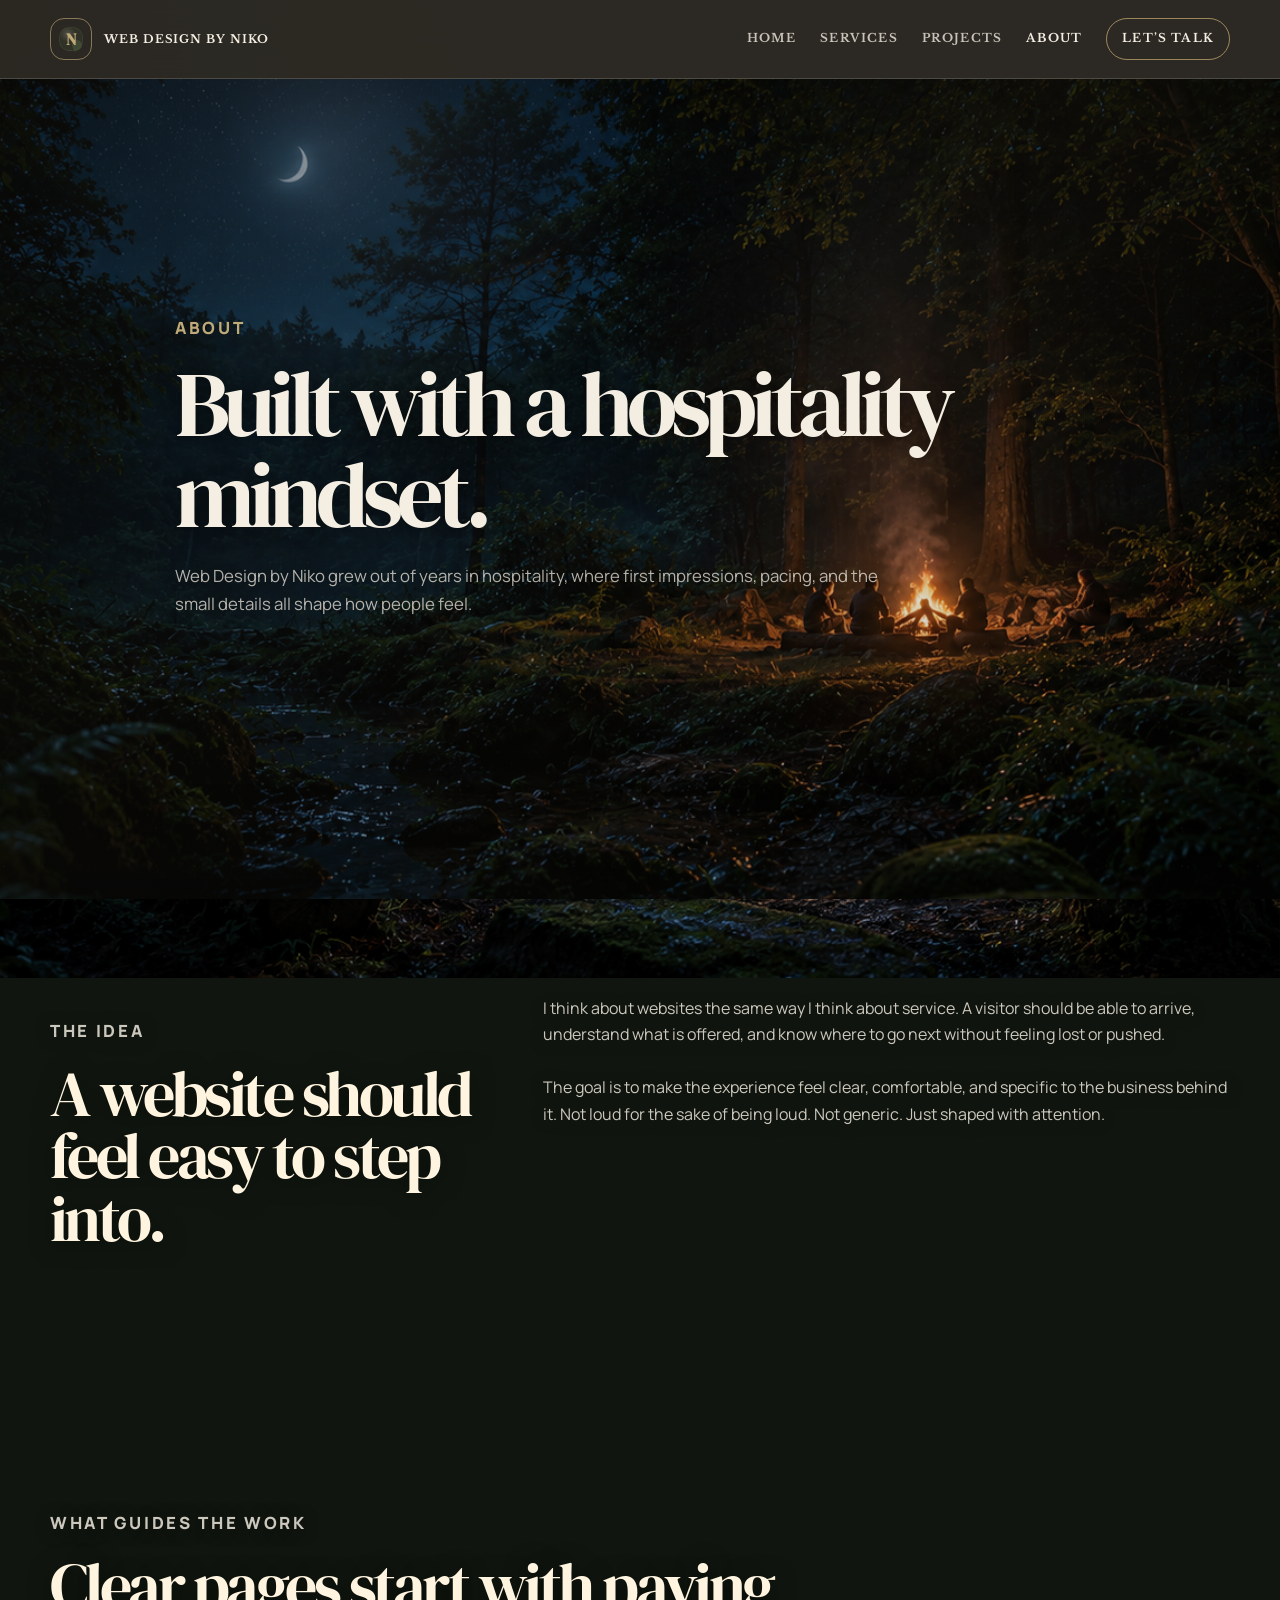
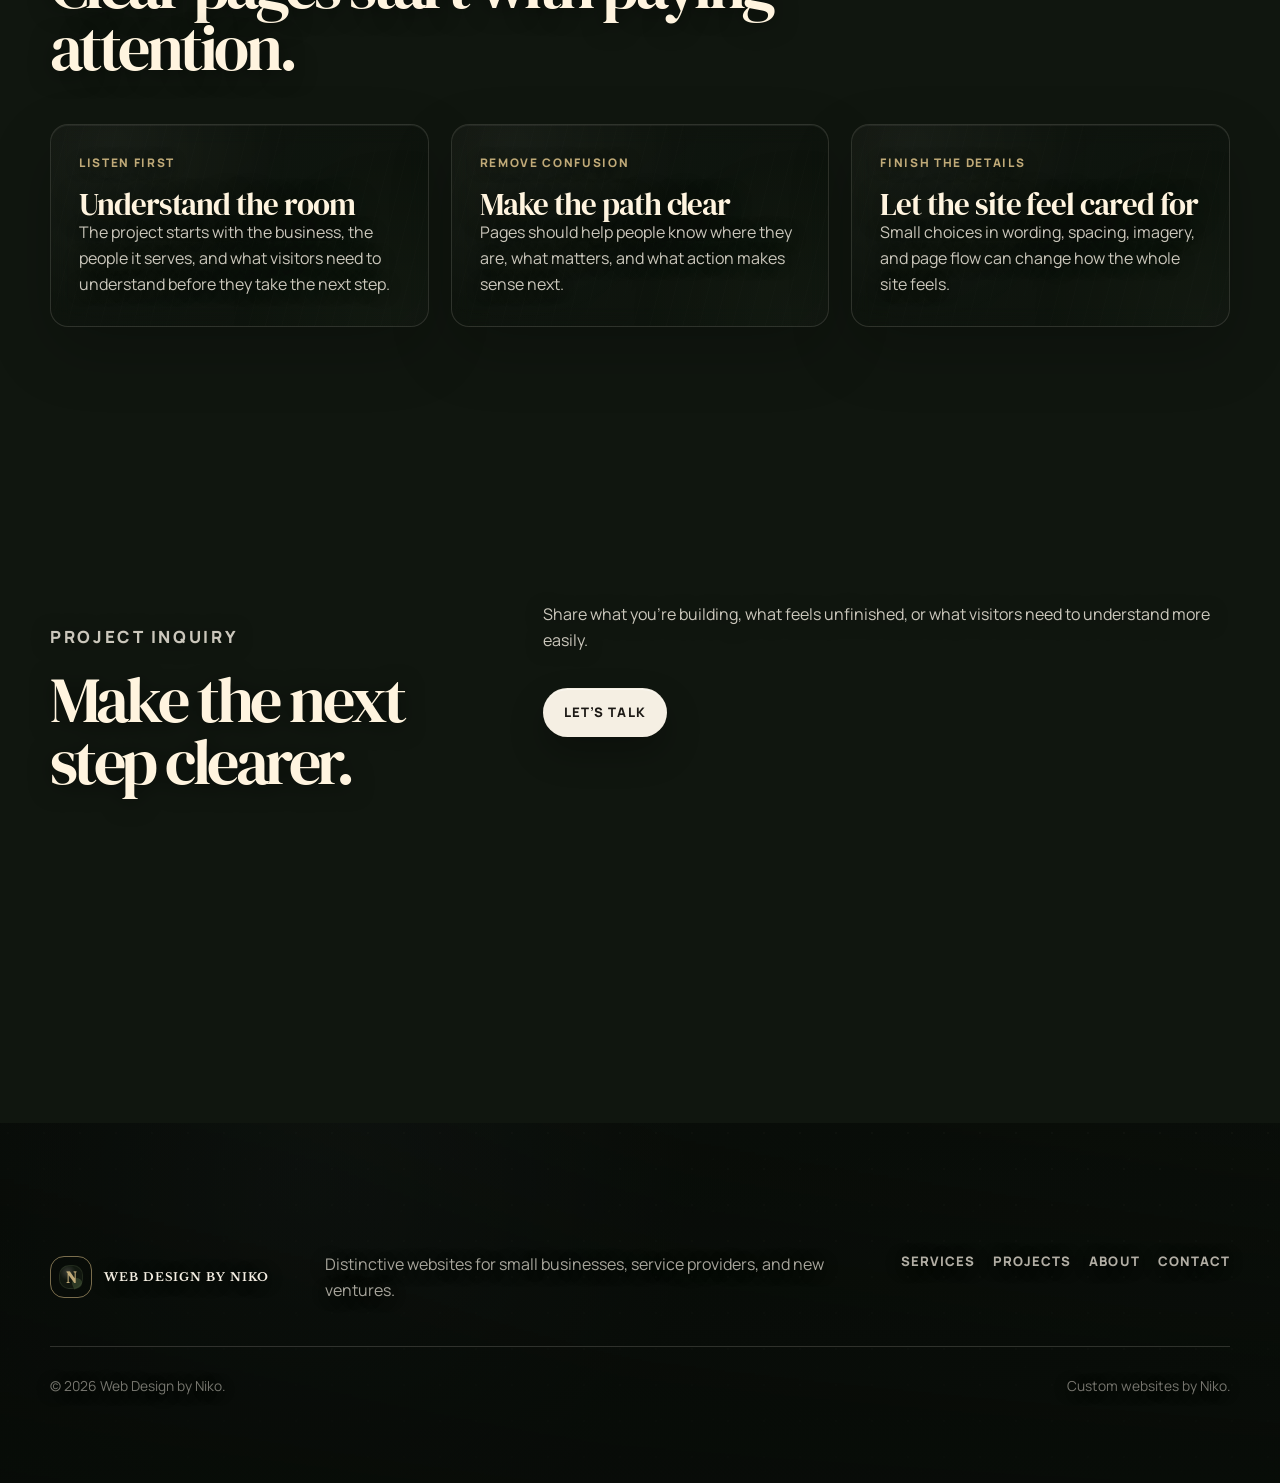
==== commit 9653a709: "Polish launch visuals and contact form" ====
--- a/about.html
+++ b/about.html
@@ -7,7 +7,7 @@
     <link rel="stylesheet" href="styles.css" />
   </head>
 
-  <body>
+  <body class="about-page">
     <div class="page-shell">
       <header class="site-header">
         <div class="header-inner">
@@ -98,7 +98,7 @@
           </div>
         </section>
 
-        <section class="section section-dark">
+        <section class="section section-dark footer-scene">
           <div class="container split">
             <div class="section-heading">
               <p class="eyebrow">Project inquiry</p>
@@ -148,4 +148,4 @@
 
     <script src="script.js"></script>
   </body>
-</html>+</html>
--- a/styles.css
+++ b/styles.css
@@ -1,21 +1,76 @@
-@import url("https://fonts.googleapis.com/css2?family=DM+Serif+Display:ital@0;1&family=Manrope:wght@400;500;600;700;800&display=swap");
+@import url("https://fonts.googleapis.com/css2?family=DM+Serif+Display:ital@0;1&family=Libre+Baskerville:wght@400;700&family=Manrope:wght@400;500;600;700;800&display=swap");
 
 :root {
   --charcoal: #1c1915;
   --charcoal-soft: #2a251f;
   --ink: #2c261f;
-  --bone: #f5efe3;
-  --fossil: #e7dcc8;
+  --cream: #f5efe3;
+  --parchment: #f8efdc;
+  --parchment-deep: #e7dcc8;
   --stone: #cfc0a8;
   --sand: #b6a78d;
-  --brass: #a9884f;
-  --brass-soft: #c4a86f;
+  --moss: #536745;
+  --moss-dark: #1f2a1d;
+  --lichen: #9b8655;
+  --lichen-soft: #c0aa78;
   --muted: #736858;
   --line-light: rgba(44, 38, 31, 0.16);
   --line-dark: rgba(245, 239, 227, 0.16);
   --max-width: 1180px;
   --radius: 18px;
-}
+  --page-hero-image: none;
+  --page-hero-position: center center;
+  --page-hero-size: cover;
+  --page-hero-moon-glow: radial-gradient(circle at 32% 20%, transparent 0, transparent 18rem);
+  --page-surface-rgb: 241, 230, 211;
+  --page-footer-image: url("images/frog-pond-footer.png");
+  --page-footer-position: center center;
+  --page-footer-size: cover;
+  --hero-fade-height: clamp(150px, 16vw, 230px);
+}
+
+.home-page {
+  --page-footer-image: url("images/frog-pond-footer.png");
+  --page-footer-position: center 78px;
+  --page-footer-size: cover;
+}
+
+.about-page {
+  --page-hero-image: url("images/about-hero.png");
+  --page-hero-position: center 28%;
+  --page-hero-moon-glow: radial-gradient(circle at 31% 19%, rgba(207, 225, 255, 0.2), rgba(207, 225, 255, 0.08) 7rem, transparent 19rem);
+  --page-footer-image: url("images/about-footer.png");
+  --page-footer-position: center 78px;
+  --page-footer-size: cover;
+}
+
+.services-page {
+  --page-hero-image: url("images/services-hero.png");
+  --page-hero-position: center 18%;
+  --page-hero-moon-glow: radial-gradient(circle at 21% 27%, rgba(207, 225, 255, 0.22), rgba(207, 225, 255, 0.08) 7rem, transparent 18rem);
+  --page-footer-image: url("images/services-footer.png");
+  --page-footer-position: center 78px;
+  --page-footer-size: cover;
+}
+
+.projects-page {
+  --page-hero-image: url("images/approach-hero.png");
+  --page-hero-position: center 46%;
+  --page-footer-image: url("images/approach-footer.png");
+  --page-footer-position: center 78px;
+  --page-footer-size: cover;
+}
+
+.contact-page {
+  --page-hero-image: url("images/contact-hero.png");
+  --page-hero-position: center 48%;
+  --page-hero-moon-glow: radial-gradient(circle at 66% 18%, rgba(207, 225, 255, 0.2), rgba(207, 225, 255, 0.08) 7rem, transparent 18rem);
+  --page-footer-image: url("images/contact-footer.png");
+  --page-footer-position: center 78px;
+  --page-footer-size: cover;
+}
+
+
 
 * {
   box-sizing: border-box;
@@ -30,9 +85,10 @@
   font-family: "Manrope", system-ui, -apple-system, BlinkMacSystemFont, "Segoe UI", sans-serif;
   color: var(--ink);
   background:
-    radial-gradient(circle at top left, rgba(169, 136, 79, 0.14), transparent 34rem),
-    linear-gradient(180deg, #eee5d6 0%, #d8cbb8 100%);
+    radial-gradient(circle at top left, rgba(83, 103, 69, 0.12), transparent 34rem),
+    linear-gradient(180deg, #f1e6d3 0%, #d9c9ad 100%);
   line-height: 1.65;
+  overflow-x: hidden;
 }
 
 body.menu-open {
@@ -53,7 +109,17 @@
 
 .page-shell {
   min-height: 100vh;
-  overflow: hidden;
+}
+
+main {
+  position: relative;
+  isolation: isolate;
+  background-color: #10160f;
+  background-image: var(--page-footer-image);
+  background-position: var(--page-footer-position);
+  background-size: var(--page-footer-size);
+  background-repeat: no-repeat;
+  background-attachment: fixed;
 }
 
 /* Header */
@@ -81,21 +147,22 @@
   display: inline-flex;
   align-items: center;
   gap: 12px;
-  color: var(--bone);
-  font-size: 0.78rem;
-  font-weight: 800;
-  letter-spacing: 0.06em;
+  color: var(--cream);
+  font-family: "Libre Baskerville", Georgia, serif;
+  font-size: 0.72rem;
+  font-weight: 700;
+  letter-spacing: 0.08em;
   text-transform: uppercase;
 }
 
 .brand-mark {
   width: 42px;
   height: 42px;
-  border: 1px solid rgba(196, 168, 111, 0.78);
+  border: 1px solid rgba(192, 170, 120, 0.62);
   border-radius: 14px;
   display: grid;
   place-items: center;
-  color: var(--brass-soft);
+  color: var(--lichen-soft);
   position: relative;
   overflow: hidden;
 }
@@ -104,17 +171,26 @@
 .brand-mark::after {
   content: "";
   position: absolute;
-  width: 28px;
-  height: 1px;
-  background: rgba(245, 239, 227, 0.48);
+  pointer-events: none;
 }
 
 .brand-mark::before {
-  transform: rotate(-28deg);
+  inset: 8px;
+  border: 1px solid rgba(83, 103, 69, 0.24);
+  border-radius: 10px;
+  background:
+    radial-gradient(circle at 35% 28%, rgba(245, 239, 227, 0.18), transparent 38%),
+    rgba(83, 103, 69, 0.14);
 }
 
 .brand-mark::after {
-  transform: rotate(28deg);
+  width: 10px;
+  height: 10px;
+  right: 9px;
+  bottom: 9px;
+  border-radius: 999px 999px 999px 0;
+  background: rgba(83, 103, 69, 0.46);
+  transform: rotate(-22deg);
 }
 
 .brand-mark span {
@@ -125,46 +201,6 @@
   letter-spacing: 0;
 }
 
-.brand-mark span::after {
-  content: "";
-  position: absolute;
-  top: -18px;
-  left: -42px;
-  width: 20px;
-  height: 56px;
-  background: linear-gradient(
-    90deg,
-    transparent,
-    rgba(255, 244, 205, 0.86),
-    transparent
-  );
-  opacity: 0;
-  transform: rotate(24deg);
-  pointer-events: none;
-}
-
-@media (hover: hover) and (pointer: fine) {
-  .brand:hover .brand-mark span::after {
-    animation: logo-glint 850ms ease forwards;
-  }
-}
-
-@keyframes logo-glint {
-  0% {
-    left: -42px;
-    opacity: 0;
-  }
-
-  20% {
-    opacity: 1;
-  }
-
-  100% {
-    left: 42px;
-    opacity: 0;
-  }
-}
-
 .site-nav {
   display: flex;
   align-items: center;
@@ -173,22 +209,23 @@
 
 .site-nav a {
   color: rgba(245, 239, 227, 0.78);
-  font-size: 0.82rem;
-  font-weight: 800;
-  letter-spacing: 0.08em;
+  font-family: "Libre Baskerville", Georgia, serif;
+  font-size: 0.74rem;
+  font-weight: 700;
+  letter-spacing: 0.1em;
   text-transform: uppercase;
 }
 
 .site-nav a:hover,
 .site-nav a[aria-current="page"] {
-  color: var(--bone);
+  color: var(--cream);
 }
 
 .nav-cta {
   border: 1px solid rgba(196, 168, 111, 0.74);
   border-radius: 999px;
   padding: 10px 15px;
-  color: var(--bone) !important;
+  color: var(--cream) !important;
 }
 
 .nav-toggle {
@@ -198,7 +235,7 @@
   border: 1px solid var(--line-dark);
   background: transparent;
   border-radius: 14px;
-  color: var(--bone);
+  color: var(--cream);
   cursor: pointer;
 }
 
@@ -224,28 +261,117 @@
   padding: 110px 0;
 }
 
+body:not(.home-page) main > .section:not(.footer-scene) {
+  padding: 96px 0;
+}
+
+main > .section {
+  position: relative;
+  isolation: isolate;
+  background: transparent;
+  color: var(--cream);
+}
+
+main > .section:not(.footer-scene):not(.section-dark) {
+  background: transparent;
+}
+
+.page-hero:not(.home-hero) + .section {
+  position: relative;
+  z-index: 1;
+  padding-top: 150px;
+}
+
+.page-hero:not(.home-hero) + .section:not(.footer-scene):not(.section-dark) {
+  background: transparent;
+}
+
+.page-hero:not(.home-hero) + .section::before {
+  content: none;
+}
+
+.page-hero:not(.home-hero) + .section > .container {
+  position: relative;
+  z-index: 1;
+}
+
 .section-dark {
-  background:
-    radial-gradient(circle at top right, rgba(169, 136, 79, 0.13), transparent 28rem),
-    linear-gradient(135deg, #211d18 0%, #332d25 100%);
-  color: var(--bone);
+  background: transparent;
+  color: var(--cream);
 }
 
 .page-hero {
-  background:
-    radial-gradient(circle at 78% 16%, rgba(169, 136, 79, 0.2), transparent 28rem),
-    linear-gradient(135deg, #1a1713 0%, #2f2a23 100%);
-  color: var(--bone);
-  padding: 92px 0 82px;
+  position: relative;
+  isolation: isolate;
+  overflow: hidden;
+  display: grid;
+  align-items: center;
+  min-height: clamp(660px, calc(100svh - 78px), 820px);
+  background: linear-gradient(135deg, #1a1713 0%, #2f2a23 100%);
+  color: var(--cream);
+  margin-bottom: 0;
+  padding: 110px 0 clamp(150px, 14vw, 220px);
+}
+
+.page-hero::before {
+  content: "";
+  position: absolute;
+  inset: -14%;
+  z-index: 0;
+  pointer-events: none;
+  opacity: 1;
+  background:
+    linear-gradient(
+      90deg,
+      rgba(18, 17, 13, 0.48) 0%,
+      rgba(18, 17, 13, 0.3) 34%,
+      rgba(18, 17, 13, 0.09) 64%,
+      rgba(18, 17, 13, 0.02) 100%
+    ),
+    linear-gradient(180deg, rgba(10, 12, 9, 0.18) 0%, transparent 34%, rgba(10, 12, 9, 0.14) 100%),
+    var(--page-hero-moon-glow),
+    radial-gradient(circle at 78% 16%, rgba(158, 134, 85, 0.08), transparent 28rem),
+    radial-gradient(circle at 82% 24%, rgba(255, 244, 205, 0.04) 0 1px, transparent 1px),
+    radial-gradient(circle at 28% 74%, rgba(196, 168, 111, 0.05) 0 1px, transparent 1px),
+    var(--page-hero-image) var(--page-hero-position) / var(--page-hero-size) no-repeat;
+  background-size:
+    100% 100%,
+    100% 100%,
+    100% 100%,
+    100% 100%,
+    38px 38px,
+    52px 52px,
+    var(--page-hero-size);
+  transform: translate3d(0, var(--hero-parallax-y, 0px), 0);
+  will-change: transform;
+}
+
+.page-hero::after {
+  content: "";
+  position: absolute;
+  left: 0;
+  right: 0;
+  bottom: 0;
+  z-index: 0;
+  height: 118px;
+  pointer-events: none;
+  background: linear-gradient(180deg, transparent 0%, rgba(6, 9, 6, 0.04) 52%, rgba(6, 9, 6, 0.2) 100%);
 }
 
 .page-hero-inner {
   max-width: 930px;
+  position: relative;
+  z-index: 1;
+}
+
+.page-hero:not(.home-hero) h1,
+.page-hero:not(.home-hero) p {
+  text-shadow: 0 3px 18px rgba(0, 0, 0, 0.38);
 }
 
 .eyebrow {
   margin: 0 0 18px;
-  color: var(--brass);
+  color: var(--lichen);
   font-size: 0.78rem;
   font-weight: 800;
   letter-spacing: 0.16em;
@@ -254,7 +380,7 @@
 
 .section-dark .eyebrow,
 .page-hero .eyebrow {
-  color: var(--brass-soft);
+  color: var(--lichen-soft);
 }
 
 h1,
@@ -329,11 +455,13 @@
 }
 
 .card {
-  border: 1px solid var(--line-light);
+  border: 1px solid rgba(77, 65, 45, 0.15);
   border-radius: var(--radius);
-  background: rgba(245, 239, 227, 0.54);
+  background:
+    linear-gradient(145deg, rgba(255, 250, 239, 0.78), rgba(231, 220, 200, 0.6)),
+    var(--parchment);
   padding: 28px;
-  box-shadow: 0 16px 42px rgba(39, 35, 29, 0.06);
+  box-shadow: 0 16px 42px rgba(39, 35, 29, 0.08);
 }
 
 .card.dark {
@@ -344,7 +472,7 @@
 .card-label {
   display: block;
   margin-bottom: 16px;
-  color: var(--brass);
+  color: var(--lichen);
   font-size: 0.74rem;
   font-weight: 800;
   letter-spacing: 0.14em;
@@ -380,23 +508,17 @@
 }
 
 .fit-card li::marker {
-  color: var(--brass);
+  color: var(--lichen);
 }
 
 .services-cta {
   position: relative;
   overflow: hidden;
-  border-top: 1px solid rgba(196, 168, 111, 0.18);
+  border-top: 0;
 }
 
 .services-cta::before {
-  content: "";
-  position: absolute;
-  inset: 0;
-  pointer-events: none;
-  background:
-    radial-gradient(circle at 18% 40%, rgba(196, 168, 111, 0.14), transparent 28rem),
-    radial-gradient(circle at 82% 52%, rgba(245, 239, 227, 0.045), transparent 24rem);
+  content: none;
 }
 
 .services-cta .container {
@@ -429,7 +551,7 @@
 
 .button-primary {
   background: var(--charcoal);
-  color: var(--bone);
+  color: var(--cream);
   box-shadow:
     inset 0 1px 0 rgba(255, 248, 226, 0.08),
     0 14px 28px rgba(39, 35, 29, 0.14);
@@ -437,7 +559,7 @@
 
 .section-dark .button-primary,
 .page-hero .button-primary {
-  background: var(--bone);
+  background: var(--cream);
   color: var(--charcoal);
   border-color: rgba(196, 168, 111, 0.32);
   box-shadow:
@@ -447,7 +569,7 @@
 
 .button-secondary {
   border-color: rgba(245, 239, 227, 0.28);
-  color: var(--bone);
+  color: var(--cream);
   box-shadow: inset 0 1px 0 rgba(255, 248, 226, 0.08);
 }
 
@@ -474,7 +596,7 @@
 
   .button-secondary:hover {
     border-color: rgba(196, 168, 111, 0.56);
-    color: var(--bone);
+    color: var(--cream);
     box-shadow: inset 0 1px 0 rgba(255, 248, 226, 0.14);
   }
 }
@@ -493,6 +615,10 @@
   gap: 18px;
 }
 
+.hidden-field {
+  display: none;
+}
+
 .field-group {
   display: grid;
   gap: 8px;
@@ -501,6 +627,15 @@
 .field-group label {
   font-size: 0.78rem;
   font-weight: 800;
+  letter-spacing: 0.08em;
+  text-transform: uppercase;
+}
+
+.required-label {
+  margin-left: 6px;
+  color: rgba(115, 104, 88, 0.78);
+  font-size: 0.68rem;
+  font-weight: 700;
   letter-spacing: 0.08em;
   text-transform: uppercase;
 }
@@ -528,6 +663,13 @@
   border-color: rgba(169, 136, 79, 0.75);
 }
 
+.form-note {
+  margin-top: 2px;
+  color: var(--muted);
+  font-size: 0.88rem;
+  line-height: 1.5;
+}
+
 /* Closing section */
 
 .closing-section {
@@ -565,14 +707,253 @@
   font-size: 0.9rem;
 }
 
+/* Lower image content */
+
+main > .section:not(.footer-scene) > .container {
+  position: relative;
+  z-index: 1;
+}
+
+main > .section:not(.footer-scene) h2,
+main > .section:not(.footer-scene) h3 {
+  color: #fff4df;
+  text-shadow: 0 3px 22px rgba(0, 0, 0, 0.52);
+}
+
+main > .section:not(.footer-scene) p:not(.eyebrow),
+main > .section:not(.footer-scene) .section-heading p,
+main > .section:not(.footer-scene) .card p,
+main > .section:not(.footer-scene) .card li {
+  color: rgba(245, 239, 227, 0.82);
+  text-shadow: 0 2px 18px rgba(0, 0, 0, 0.46);
+}
+
+main > .section:not(.footer-scene) .eyebrow,
+main > .section:not(.footer-scene) .card-label,
+main > .section:not(.footer-scene) .project-detail-list h4,
+main > .section:not(.footer-scene) .project-card-toggle {
+  color: var(--lichen-soft);
+  text-shadow: 0 2px 16px rgba(0, 0, 0, 0.48);
+}
+
+main > .section:not(.footer-scene) .card {
+  border-color: rgba(245, 239, 227, 0.14);
+  background:
+    linear-gradient(135deg, rgba(14, 18, 13, 0.42), rgba(15, 22, 17, 0.24)),
+    rgba(12, 17, 12, 0.18);
+  box-shadow:
+    0 24px 64px rgba(0, 0, 0, 0.2),
+    inset 0 1px 0 rgba(255, 255, 255, 0.06);
+  backdrop-filter: blur(10px);
+}
+
+main > .section:not(.footer-scene) .card::before {
+  background:
+    radial-gradient(circle at 16% 10%, rgba(255, 252, 238, 0.1), transparent 12rem),
+    radial-gradient(circle at 92% 94%, rgba(83, 103, 69, 0.14), transparent 11rem),
+    repeating-linear-gradient(
+      104deg,
+      rgba(255, 248, 226, 0.016) 0 1px,
+      transparent 1px 16px
+    );
+  opacity: 0.46;
+}
+
+main > .section:not(.footer-scene) .button-primary {
+  background: var(--cream);
+  color: var(--charcoal);
+  border-color: rgba(245, 239, 227, 0.36);
+  box-shadow:
+    inset 0 1px 0 rgba(255, 255, 255, 0.46),
+    0 16px 34px rgba(0, 0, 0, 0.24);
+}
+
+/* Footer image scene */
+
+.footer-scene {
+  position: relative;
+  isolation: isolate;
+  overflow: hidden;
+  clip-path: inset(0);
+  min-height: clamp(560px, 78vh, 840px);
+  margin-top: -1px;
+  padding: clamp(140px, 14vw, 196px) 0 clamp(124px, 12vw, 172px);
+  background: transparent;
+  color: var(--cream);
+}
+
+.site-footer::before {
+  content: "";
+  position: absolute;
+  inset: 0;
+  z-index: 0;
+  pointer-events: none;
+  background: var(--page-footer-image) var(--page-footer-position) / var(--page-footer-size) no-repeat;
+  transform: translateZ(0);
+}
+
+.footer-scene::after {
+  content: none;
+}
+
+.footer-scene > .container {
+  position: relative;
+  z-index: 1;
+}
+
+.footer-scene h2,
+.footer-scene h3 {
+  color: #fff4df;
+  text-shadow: 0 3px 22px rgba(0, 0, 0, 0.54);
+}
+
+.footer-scene p:not(.eyebrow),
+.footer-scene .section-heading p,
+.footer-scene .card p,
+.footer-scene .card li,
+.footer-scene .contact-next-card p,
+.footer-scene .closing-actions span {
+  color: rgba(245, 239, 227, 0.82);
+  text-shadow: 0 2px 18px rgba(0, 0, 0, 0.5);
+}
+
+.footer-scene .eyebrow,
+.footer-scene .card-label,
+.footer-scene .project-detail-list h4,
+.footer-scene .contact-next-card span {
+  color: var(--lichen-soft);
+  text-shadow: 0 2px 16px rgba(0, 0, 0, 0.5);
+}
+
+.footer-scene .card,
+.footer-scene .contact-form-card,
+.footer-scene .contact-next-card {
+  border-color: rgba(245, 239, 227, 0.16);
+  background:
+    linear-gradient(135deg, rgba(15, 20, 14, 0.52), rgba(15, 22, 17, 0.28)),
+    rgba(12, 17, 12, 0.22);
+  box-shadow:
+    0 28px 72px rgba(0, 0, 0, 0.24),
+    inset 0 1px 0 rgba(255, 255, 255, 0.07);
+  backdrop-filter: blur(12px);
+}
+
+.footer-scene .card::before {
+  background:
+    radial-gradient(circle at 16% 10%, rgba(255, 252, 238, 0.1), transparent 12rem),
+    radial-gradient(circle at 92% 94%, rgba(83, 103, 69, 0.14), transparent 11rem),
+    repeating-linear-gradient(
+      104deg,
+      rgba(255, 248, 226, 0.018) 0 1px,
+      transparent 1px 16px
+    );
+  opacity: 0.5;
+}
+
+.footer-scene .contact-form-card::after {
+  border-color: rgba(245, 239, 227, 0.12);
+  background:
+    repeating-linear-gradient(
+      104deg,
+      rgba(255, 248, 226, 0.018) 0 1px,
+      transparent 1px 16px
+    );
+  opacity: 0.5;
+}
+
+.footer-scene .field-group label {
+  color: rgba(245, 239, 227, 0.84);
+  text-shadow: 0 2px 16px rgba(0, 0, 0, 0.42);
+}
+
+.footer-scene .required-label {
+  color: rgba(245, 239, 227, 0.58);
+}
+
+.footer-scene .form-note {
+  color: rgba(245, 239, 227, 0.7);
+  text-shadow: 0 2px 16px rgba(0, 0, 0, 0.42);
+}
+
+.footer-scene .field-group input,
+.footer-scene .field-group textarea,
+.footer-scene .field-group select {
+  border-color: rgba(245, 239, 227, 0.26);
+  background: rgba(255, 250, 238, 0.86);
+}
+
+.footer-scene .button-primary {
+  background: var(--cream);
+  color: var(--charcoal);
+  border-color: rgba(245, 239, 227, 0.38);
+  box-shadow:
+    inset 0 1px 0 rgba(255, 255, 255, 0.46),
+    0 16px 34px rgba(0, 0, 0, 0.26);
+}
+
+@media (hover: hover) and (pointer: fine) {
+  .footer-scene .card:hover {
+    transform: none;
+    border-color: rgba(245, 239, 227, 0.22);
+    box-shadow:
+      0 30px 74px rgba(0, 0, 0, 0.26),
+      inset 0 1px 0 rgba(255, 255, 255, 0.08);
+  }
+}
+
 /* Footer */
 
 .site-footer {
-  background:
-    radial-gradient(circle at top right, rgba(169, 136, 79, 0.12), transparent 26rem),
-    linear-gradient(135deg, #1c1915 0%, #2d2821 100%);
-  color: var(--bone);
-  padding: 64px 0 36px;
+  position: relative;
+  isolation: isolate;
+  overflow: hidden;
+  clip-path: inset(0);
+  min-height: clamp(320px, 40vh, 440px);
+  background: #0d120c;
+  color: var(--cream);
+  margin-top: -1px;
+  padding: clamp(116px, 10vw, 154px) 0 36px;
+}
+
+.site-footer::after {
+  content: "";
+  position: absolute;
+  inset: 0;
+  z-index: 0;
+  pointer-events: none;
+  background:
+    linear-gradient(
+      180deg,
+      rgba(8, 12, 8, 0.36) 0%,
+      rgba(8, 12, 8, 0.58) 40%,
+      rgba(8, 12, 8, 0.84) 100%
+    ),
+    linear-gradient(
+      90deg,
+      rgba(6, 9, 6, 0.7) 0%,
+      rgba(6, 9, 6, 0.48) 48%,
+      rgba(6, 9, 6, 0.3) 100%
+    ),
+    radial-gradient(circle at 24% 18%, rgba(204, 223, 255, 0.1), transparent 24rem),
+    radial-gradient(circle at 22% 28%, rgba(255, 248, 226, 0.055) 0 1px, transparent 1px),
+    radial-gradient(circle at 72% 70%, rgba(83, 103, 69, 0.075) 0 1px, transparent 1px);
+  background-size:
+    100% 100%,
+    100% 100%,
+    100% 100%,
+    36px 36px,
+    52px 52px;
+}
+
+.site-footer .footer-inner {
+  position: relative;
+  z-index: 1;
+}
+
+@media (min-width: 1024px) and (prefers-reduced-motion: no-preference) {
+  .site-footer::before {
+    position: fixed;
+  }
 }
 
 .footer-top {
@@ -581,6 +962,7 @@
   gap: 32px;
   padding-bottom: 42px;
   border-bottom: 1px solid var(--line-dark);
+  text-shadow: 0 2px 18px rgba(0, 0, 0, 0.42);
 }
 
 .footer-top p {
@@ -609,6 +991,7 @@
   padding-top: 28px;
   color: rgba(245, 239, 227, 0.48);
   font-size: 0.86rem;
+  text-shadow: 0 2px 16px rgba(0, 0, 0, 0.42);
 }
 
 /* Mobile */
@@ -620,17 +1003,30 @@
 
   .site-nav {
     position: fixed;
-    inset: 78px 0 auto 0;
+    inset: 78px 14px auto 14px;
     display: none;
     flex-direction: column;
     align-items: flex-start;
-    padding: 28px 20px 34px;
-    background: rgba(28, 25, 21, 0.97);
-    border-bottom: 1px solid var(--line-dark);
+    gap: 18px;
+    padding: 24px 20px 26px;
+    background: rgba(20, 17, 13, 0.96);
+    border: 1px solid rgba(245, 239, 227, 0.12);
+    border-radius: 0 0 22px 22px;
+    box-shadow: 0 24px 54px rgba(0, 0, 0, 0.34);
+    backdrop-filter: blur(18px);
   }
 
   body.menu-open .site-nav {
     display: flex;
+  }
+
+  .site-nav a {
+    width: 100%;
+  }
+
+  .site-nav .nav-cta {
+    width: auto;
+    margin-top: 4px;
   }
 
   .split,
@@ -665,12 +1061,72 @@
     width: min(100% - 28px, var(--max-width));
   }
 
+
+
   .section {
     padding: 76px 0;
   }
 
   .page-hero {
-    padding: 78px 0 70px;
+    min-height: calc(100svh - 78px);
+    margin-bottom: 0;
+    padding: 104px 0 164px;
+    display: grid;
+    align-items: center;
+  }
+
+  .page-hero:not(.home-hero)::before {
+    inset: -12%;
+    opacity: 1;
+    background:
+      linear-gradient(
+        90deg,
+        rgba(18, 17, 13, 0.58) 0%,
+        rgba(18, 17, 13, 0.36) 48%,
+        rgba(18, 17, 13, 0.18) 100%
+      ),
+      linear-gradient(180deg, rgba(10, 12, 9, 0.24) 0%, transparent 42%, rgba(10, 12, 9, 0.18) 100%),
+      var(--page-hero-moon-glow),
+      radial-gradient(circle at 78% 16%, rgba(158, 134, 85, 0.08), transparent 28rem),
+      radial-gradient(circle at 82% 24%, rgba(255, 244, 205, 0.04) 0 1px, transparent 1px),
+      radial-gradient(circle at 28% 74%, rgba(196, 168, 111, 0.05) 0 1px, transparent 1px),
+      var(--page-hero-image) var(--page-hero-position) / var(--page-hero-size) no-repeat;
+    background-size:
+      100% 100%,
+      100% 100%,
+      100% 100%,
+      100% 100%,
+      38px 38px,
+      52px 52px,
+      var(--page-hero-size);
+  }
+
+  .page-hero:not(.home-hero) p {
+    color: rgba(245, 239, 227, 0.84);
+  }
+
+  .page-hero:not(.home-hero) + .section {
+    padding-top: 136px;
+  }
+
+  .page-hero:not(.home-hero) + .section::before {
+    top: -132px;
+    height: 210px;
+  }
+
+  .site-footer {
+    margin-top: -1px;
+    min-height: 300px;
+    padding-top: 96px;
+  }
+
+  .site-footer::before {
+    background: var(--page-footer-image) var(--page-footer-position) / var(--page-footer-size) no-repeat;
+  }
+
+  .footer-scene {
+    min-height: auto;
+    padding: 108px 0 104px;
   }
 
   h1 {
@@ -722,7 +1178,7 @@
   }
 }
 
-/* Subtle brass card polish */
+/* Soft neutral card polish */
 
 .service-card,
 .approach-card,
@@ -764,55 +1220,27 @@
   z-index: 0;
   pointer-events: none;
   background:
-    linear-gradient(135deg, rgba(196, 168, 111, 0.14), transparent 36%),
-    linear-gradient(180deg, rgba(245, 239, 227, 0.08), transparent 46%);
-  opacity: 0;
+    radial-gradient(circle at 18% 10%, rgba(255, 252, 238, 0.58), transparent 12rem),
+    radial-gradient(circle at 92% 94%, rgba(83, 103, 69, 0.08), transparent 11rem),
+    repeating-linear-gradient(
+      104deg,
+      rgba(80, 62, 38, 0.022) 0 1px,
+      transparent 1px 16px
+    );
+  opacity: 0.58;
   transition: opacity 220ms ease;
 }
 
-.service-card::after,
-.approach-card::after,
-.project-card::after,
-.process-card::after,
-.value-card::after,
-.info-card::after,
-.card::after {
-  content: "";
-  position: absolute;
-  inset: 11px;
-  z-index: 0;
-  pointer-events: none;
-  padding: 2px;
-  border-radius: calc(var(--radius) - 7px);
-  background:
-    linear-gradient(
-      120deg,
-      rgba(82, 60, 28, 0.48) 0%,
-      rgba(190, 154, 84, 0.72) 18%,
-      rgba(255, 239, 190, 0.82) 29%,
-      rgba(142, 103, 46, 0.62) 43%,
-      rgba(74, 53, 25, 0.42) 56%,
-      rgba(212, 176, 98, 0.76) 74%,
-      rgba(255, 244, 205, 0.72) 84%,
-      rgba(126, 91, 40, 0.5) 100%
+.card.dark::before {
+  background:
+    radial-gradient(circle at 18% 10%, rgba(255, 252, 238, 0.1), transparent 12rem),
+    radial-gradient(circle at 92% 94%, rgba(83, 103, 69, 0.12), transparent 11rem),
+    repeating-linear-gradient(
+      104deg,
+      rgba(255, 248, 226, 0.018) 0 1px,
+      transparent 1px 16px
     );
-  box-shadow:
-    inset 0 1px 0 rgba(255, 248, 226, 0.28),
-    0 1px 0 rgba(255, 248, 226, 0.08),
-    0 8px 18px rgba(76, 56, 27, 0.08);
-  opacity: 0.78;
-  -webkit-mask:
-    linear-gradient(#000 0 0) content-box,
-    linear-gradient(#000 0 0);
-  mask:
-    linear-gradient(#000 0 0) content-box,
-    linear-gradient(#000 0 0);
-  -webkit-mask-composite: xor;
-  mask-composite: exclude;
-  transition:
-    inset 220ms ease,
-    opacity 220ms ease,
-    box-shadow 220ms ease;
+  opacity: 0.52;
 }
 
 @media (hover: hover) and (pointer: fine) {
@@ -823,9 +1251,9 @@
   .value-card:hover,
   .info-card:hover,
   .card:hover {
-    transform: translateY(-4px);
-    box-shadow: 0 22px 44px rgba(18, 15, 11, 0.16);
-    border-color: rgba(183, 145, 83, 0.46);
+    transform: translateY(-3px);
+    box-shadow: 0 22px 42px rgba(39, 35, 29, 0.12);
+    border-color: rgba(86, 103, 69, 0.28);
   }
 
   .service-card:hover::before,
@@ -835,22 +1263,7 @@
   .value-card:hover::before,
   .info-card:hover::before,
   .card:hover::before {
-    opacity: 1;
-  }
-
-  .service-card:hover::after,
-  .approach-card:hover::after,
-  .project-card:hover::after,
-  .process-card:hover::after,
-  .value-card:hover::after,
-  .info-card:hover::after,
-  .card:hover::after {
-    inset: 10px;
-    opacity: 0.96;
-    box-shadow:
-      inset 0 1px 0 rgba(255, 248, 226, 0.34),
-      0 1px 0 rgba(255, 248, 226, 0.12),
-      0 10px 22px rgba(76, 56, 27, 0.12);
+    opacity: 0.86;
   }
 }
 
@@ -874,173 +1287,281 @@
   mix-blend-mode: multiply;
 }
 
-/* Homepage atmospheric background */
+@media (max-width: 640px) {
+  .about-page,
+  .services-page,
+  .projects-page,
+  .contact-page {
+    --page-hero-position: center 58%;
+  }
+}
+
+/* Homepage cottage hero image */
 
 .home-hero {
   position: relative;
   isolation: isolate;
   overflow: hidden;
+  min-height: calc(100vh - 78px);
+  padding: clamp(96px, 10vw, 142px) 0 clamp(86px, 9vw, 128px);
+  background:
+    url("images/cottage-hero.png") center calc(50% + 64px) / cover no-repeat,
+    linear-gradient(135deg, #211a13 0%, #3b2e22 100%);
+  color: var(--cream);
 }
 
 .home-hero::before {
-  content: "";
-  position: absolute;
-  inset: 0;
-  background:
-    radial-gradient(circle at 82% 22%, rgba(196, 168, 111, 0.16), transparent 24rem),
-    radial-gradient(circle at 68% 68%, rgba(245, 239, 227, 0.075), transparent 26rem),
-    linear-gradient(135deg, transparent 0%, rgba(0, 0, 0, 0.16) 100%);
-  pointer-events: none;
-  z-index: 0;
-}
-
-.home-hero::after {
-  content: "";
-  position: absolute;
-  inset: 0;
-  background:
-    linear-gradient(
-      90deg,
-      rgba(28, 25, 21, 0.02),
-      rgba(59, 52, 43, 0.18)
-    );
-  pointer-events: none;
-  z-index: 0;
-}
-
-.home-hero .page-hero-inner {
-  position: relative;
-  z-index: 1;
-}
-
-.home-hero + .section {
-  padding-top: 64px;
-}
-
-.goal-section + .section {
-  padding-top: 86px;
-}
-
-.services-preview {
-  padding-bottom: 58px;
-}
-
-.closing-section {
-  padding-top: 0;
-}
-
-@media (max-width: 900px) {
-  .home-hero::before {
-    background:
-      radial-gradient(circle at 50% 24%, rgba(196, 168, 111, 0.14), transparent 22rem),
-      linear-gradient(180deg, transparent 0%, rgba(0, 0, 0, 0.16) 100%);
-  }
-
-  .home-hero::after {
-    background:
-      linear-gradient(
-        180deg,
-        rgba(28, 25, 21, 0.02),
-        rgba(59, 52, 43, 0.16)
-      );
-  }
-}
-
-/* The Goal section fossil watermark */
-
-.goal-section {
-  position: relative;
-  isolation: isolate;
-  overflow: hidden;
-  clip-path: inset(0);
-}
-
-.goal-section::before {
   content: "";
   position: absolute;
   inset: 0;
   z-index: 0;
   pointer-events: none;
-  background:
-    radial-gradient(circle at 18% 34%, rgba(196, 168, 111, 0.12), transparent 28rem),
-    radial-gradient(circle at 78% 62%, rgba(245, 239, 227, 0.05), transparent 24rem),
-    linear-gradient(135deg, rgba(255, 255, 255, 0.025), transparent 42%, rgba(0, 0, 0, 0.12));
-}
-
-.goal-section::after {
+  opacity: 1;
+  background:
+    linear-gradient(
+      90deg,
+      rgba(15, 11, 8, 0.32) 0%,
+      rgba(15, 11, 8, 0.24) 30%,
+      rgba(15, 11, 8, 0.08) 58%,
+      rgba(15, 11, 8, 0.02) 100%
+    ),
+    linear-gradient(
+      180deg,
+      rgba(20, 14, 9, 0.04) 0%,
+      rgba(20, 14, 9, 0) 42%,
+      rgba(20, 14, 9, 0.1) 100%
+    ),
+    radial-gradient(circle at 74% 44%, rgba(255, 186, 104, 0.1), transparent 24rem),
+    radial-gradient(circle at 18% 58%, rgba(83, 103, 69, 0.06), transparent 24rem);
+}
+
+.home-hero::after {
   content: "";
   position: absolute;
   inset: 0;
   z-index: 0;
+  height: auto;
   pointer-events: none;
   background:
-    linear-gradient(
-      to bottom,
-      rgba(255, 239, 190, 0.82) 0,
-      rgba(169, 136, 79, 0.68) 2px,
-      rgba(58, 43, 24, 0.32) 3px,
-      transparent 12px
-    ) top / 100% 12px no-repeat,
-
-    linear-gradient(
-      120deg,
-      rgba(82, 60, 28, 0.66) 0%,
-      rgba(190, 154, 84, 0.86) 18%,
-      rgba(255, 239, 190, 0.9) 29%,
-      rgba(142, 103, 46, 0.76) 43%,
-      rgba(74, 53, 25, 0.56) 56%,
-      rgba(212, 176, 98, 0.84) 74%,
-      rgba(255, 244, 205, 0.82) 84%,
-      rgba(126, 91, 40, 0.64) 100%
-    ) top 14px left 14px / calc(100% - 28px) 2px no-repeat,
-
-    linear-gradient(
-      120deg,
-      rgba(126, 91, 40, 0.52) 0%,
-      rgba(212, 176, 98, 0.78) 45%,
-      rgba(255, 244, 205, 0.72) 58%,
-      rgba(82, 60, 28, 0.58) 100%
-    ) bottom 14px left 14px / calc(100% - 28px) 2px no-repeat,
-
-    linear-gradient(
-      to bottom,
-      rgba(255, 244, 205, 0.76),
-      rgba(169, 136, 79, 0.74),
-      rgba(82, 60, 28, 0.58)
-    ) top 14px left 14px / 2px calc(100% - 28px) no-repeat,
-
-    linear-gradient(
-      to bottom,
-      rgba(82, 60, 28, 0.58),
-      rgba(169, 136, 79, 0.74),
-      rgba(255, 244, 205, 0.68)
-    ) top 14px right 14px / 2px calc(100% - 28px) no-repeat;
+    radial-gradient(ellipse at center, transparent 68%, rgba(0, 0, 0, 0.14) 100%),
+    linear-gradient(180deg, transparent 72%, rgba(8, 12, 8, 0.04) 88%, rgba(8, 12, 8, 0.18) 100%);
+}
+
+.home-hero .page-hero-inner {
+  position: relative;
+  z-index: 1;
+  width: min(var(--max-width), calc(100% - 40px));
+  max-width: var(--max-width);
+  min-height: clamp(520px, 62vh, 760px);
+  display: grid;
+  align-content: center;
+}
+
+.home-hero .page-hero-inner::before {
+  content: none;
+}
+
+.home-hero h1 {
+  max-width: 650px;
+  color: #fff4df;
+  text-shadow: 0 3px 10px rgba(0, 0, 0, 0.46);
+}
+
+.home-hero p {
+  max-width: 570px;
+  color: rgba(255, 244, 223, 0.86);
+  text-shadow: 0 2px 8px rgba(0, 0, 0, 0.46);
+}
+
+.home-hero .hero-actions {
+  margin-top: 36px;
+}
+
+@supports (background-attachment: fixed) {
+  @media (min-width: 1024px) and (prefers-reduced-motion: no-preference) {
+    .page-hero {
+      background-attachment: scroll, scroll, scroll, scroll, scroll;
+    }
+
+    .home-hero {
+      background-attachment: fixed, scroll;
+    }
+  }
+}
+
+.services-preview {
+  position: relative;
+  isolation: isolate;
+  padding-top: 108px;
+  padding-bottom: 58px;
+  background: transparent;
+}
+
+.services-preview::before {
+  content: none;
+  position: absolute;
+  left: 0;
+  right: 0;
+  top: -82px;
+  z-index: 0;
+  height: 82px;
+  pointer-events: none;
+  background: linear-gradient(180deg, rgba(8, 12, 8, 0), rgba(8, 12, 8, 0.08) 72%, rgba(8, 12, 8, 0.14) 100%);
+}
+
+.services-preview .container {
+  position: relative;
+  z-index: 1;
+}
+
+.closing-section:not(.footer-scene) {
+  padding-top: 0;
+}
+
+@media (max-width: 1023px) {
+  main {
+    background-attachment: fixed;
+    background-position: center center;
+    background-size: auto 100vh;
+  }
+
+  .page-hero {
+    background-attachment: scroll;
+  }
+}
+
+@media (max-width: 900px) {
+  .home-hero {
+    min-height: calc(100vh - 78px);
+    background-position: 58% 54%;
+    background-size: cover;
+    background-repeat: no-repeat;
+    background-color: #10160f;
+    background-attachment: fixed;
+  }
+
+  .home-hero::before {
+    background:
+      radial-gradient(circle at 24% 16%, rgba(207, 225, 255, 0.14), rgba(207, 225, 255, 0.05) 7rem, transparent 18rem),
+      linear-gradient(
+        90deg,
+        rgba(20, 14, 9, 0.54) 0%,
+        rgba(20, 14, 9, 0.38) 48%,
+        rgba(20, 14, 9, 0.14) 100%
+      ),
+      linear-gradient(
+        180deg,
+        rgba(20, 14, 9, 0.16) 0%,
+        rgba(20, 14, 9, 0.02) 42%,
+        rgba(20, 14, 9, 0.18) 100%
+      ),
+      radial-gradient(circle at 62% 42%, rgba(255, 190, 112, 0.14), transparent 22rem);
+  }
+
+  .home-hero .page-hero-inner {
+    min-height: 560px;
+  }
+
+  .home-hero .page-hero-inner::before {
+    left: -24px;
+    width: min(650px, 86vw);
+  }
+}
+
+@media (max-width: 640px) {
+  .home-hero {
+    min-height: calc(100vh - 78px);
+    padding: 82px 0 96px;
+    background-position: 58% 54%;
+    background-size: cover;
+    background-repeat: no-repeat;
+    background-color: #10160f;
+    background-attachment: fixed;
+  }
+
+  .home-hero::before {
+    background:
+      radial-gradient(circle at 28% 14%, rgba(207, 225, 255, 0.12), rgba(207, 225, 255, 0.04) 6rem, transparent 16rem),
+      linear-gradient(
+        90deg,
+        rgba(20, 14, 9, 0.62) 0%,
+        rgba(20, 14, 9, 0.46) 58%,
+        rgba(20, 14, 9, 0.2) 100%
+      ),
+      linear-gradient(
+        180deg,
+        rgba(20, 14, 9, 0.22) 0%,
+        rgba(20, 14, 9, 0.04) 36%,
+        rgba(20, 14, 9, 0.28) 100%
+      );
+  }
+
+  .home-hero .page-hero-inner {
+    min-height: 520px;
+    width: min(100% - 28px, var(--max-width));
+  }
+
+  .home-hero .page-hero-inner::before {
+    left: -14px;
+    width: calc(100% + 28px);
+    height: calc(100% + 44px);
+    border-radius: 24px;
+  }
+
+  .home-hero p {
+    font-size: 1rem;
+  }
+}
+
+/* Homepage frog-pond night band */
+
+.goal-section {
+  position: relative;
+  isolation: isolate;
+  overflow: hidden;
+  clip-path: inset(0);
+  margin-top: -1px;
+  padding: 112px 0 58px;
+  border: 0;
+  background: transparent;
+}
+
+.goal-section::before {
+  content: none;
+}
+
+.goal-section::after {
+  content: none;
 }
 
 .goal-section .container {
   position: relative;
   z-index: 1;
-}
-
-@media (max-width: 1100px) {
-  .goal-section .container {
-    width: min(100% - 112px, var(--max-width));
-  }
+  padding: clamp(30px, 4vw, 48px);
+  border: 1px solid rgba(245, 239, 227, 0.14);
+  border-radius: 18px;
+  background:
+    linear-gradient(135deg, rgba(13, 20, 19, 0.32), rgba(15, 25, 22, 0.16)),
+    rgba(14, 18, 16, 0.14);
+  box-shadow:
+    0 24px 64px rgba(0, 0, 0, 0.18),
+    inset 0 1px 0 rgba(255, 255, 255, 0.07);
+  backdrop-filter: blur(10px);
+}
+
+.goal-section .split {
+  align-items: center;
 }
 
 @media (max-width: 900px) {
-  .goal-section .container {
-    width: min(100% - 56px, var(--max-width));
-  }
-
-  .goal-section::before {
-    background:
-      radial-gradient(circle at 50% 28%, rgba(196, 168, 111, 0.1), transparent 24rem),
-      linear-gradient(180deg, rgba(255, 255, 255, 0.025), rgba(0, 0, 0, 0.12));
-  }
-}
-
-/* Quick visible logo hover effect */
+  .goal-section {
+    padding: 86px 0 50px;
+    background-position: center center;
+    background-attachment: scroll;
+  }
+}
+
+/* Gentle logo hover effect */
 
 .brand-mark {
   transition:
@@ -1052,18 +1573,18 @@
 
 @media (hover: hover) and (pointer: fine) {
   .brand:hover .brand-mark {
-    transform: rotate(-6deg) scale(1.08);
-    border-color: rgba(255, 229, 166, 0.95);
-    background-color: rgba(169, 136, 79, 0.12);
+    transform: rotate(-3deg) scale(1.04);
+    border-color: rgba(192, 170, 120, 0.74);
+    background-color: rgba(83, 103, 69, 0.14);
     box-shadow:
-      0 0 0 4px rgba(169, 136, 79, 0.16),
-      0 0 26px rgba(196, 168, 111, 0.42);
+      0 0 0 4px rgba(83, 103, 69, 0.12),
+      0 10px 22px rgba(12, 15, 10, 0.2);
   }
 }
 
 /* Projects CTA panel */
 
-.projects-cta-section {
+.projects-cta-section:not(.footer-scene) {
   padding-top: 0;
 }
 
@@ -1081,8 +1602,11 @@
 
 .projects-cta-panel p:not(.eyebrow) {
   max-width: 680px;
+  font-size: 1.02rem;
+}
+
+.projects-cta-section:not(.footer-scene) .projects-cta-panel p:not(.eyebrow) {
   color: var(--muted);
-  font-size: 1.02rem;
 }
 
 @media (max-width: 920px) {
@@ -1093,7 +1617,7 @@
 
 /* Contact page polish */
 
-.contact-section {
+.contact-section:not(.footer-scene) {
   padding-top: 96px;
 }
 
@@ -1108,8 +1632,11 @@
 .contact-intro p:not(.eyebrow) {
   max-width: 460px;
   margin-top: 18px;
+  font-size: 1.02rem;
+}
+
+.contact-section:not(.footer-scene) .contact-intro p:not(.eyebrow) {
   color: var(--muted);
-  font-size: 1.02rem;
 }
 
 .contact-email {
@@ -1119,41 +1646,29 @@
 .contact-form-card {
   position: relative;
   padding: 34px;
-  border: 1px solid var(--line-light);
+  border: 1px solid rgba(77, 65, 45, 0.16);
   border-radius: var(--radius);
   background:
-    linear-gradient(135deg, rgba(255, 248, 232, 0.68), rgba(231, 220, 200, 0.5)),
-    rgba(245, 239, 227, 0.58);
+    radial-gradient(circle at 12% 10%, rgba(255, 252, 239, 0.72), transparent 15rem),
+    linear-gradient(135deg, rgba(255, 248, 232, 0.82), rgba(231, 220, 200, 0.58)),
+    var(--parchment);
   box-shadow: 0 18px 48px rgba(39, 35, 29, 0.08);
 }
 
 .contact-form-card::after {
   content: "";
   position: absolute;
-  inset: 11px;
+  inset: 12px;
   pointer-events: none;
-  padding: 2px;
   border-radius: calc(var(--radius) - 7px);
-  background:
-    linear-gradient(
-      120deg,
-      rgba(82, 60, 28, 0.48) 0%,
-      rgba(190, 154, 84, 0.72) 18%,
-      rgba(255, 239, 190, 0.82) 29%,
-      rgba(142, 103, 46, 0.62) 43%,
-      rgba(74, 53, 25, 0.42) 56%,
-      rgba(212, 176, 98, 0.76) 74%,
-      rgba(255, 244, 205, 0.72) 84%,
-      rgba(126, 91, 40, 0.5) 100%
+  border: 1px solid rgba(83, 103, 69, 0.14);
+  background:
+    repeating-linear-gradient(
+      104deg,
+      rgba(80, 62, 38, 0.024) 0 1px,
+      transparent 1px 16px
     );
-  -webkit-mask:
-    linear-gradient(#000 0 0) content-box,
-    linear-gradient(#000 0 0);
-  mask:
-    linear-gradient(#000 0 0) content-box,
-    linear-gradient(#000 0 0);
-  -webkit-mask-composite: xor;
-  mask-composite: exclude;
+  opacity: 0.72;
 }
 
 .contact-form-card > * {
@@ -1168,7 +1683,7 @@
 }
 
 @media (max-width: 640px) {
-  .contact-section {
+  .contact-section:not(.footer-scene) {
     padding-top: 76px;
   }
 
@@ -1199,7 +1714,7 @@
 .project-card-toggle {
   display: inline-flex;
   margin-top: 18px;
-  color: var(--brass);
+  color: var(--lichen);
   font-size: 0.72rem;
   font-weight: 800;
   letter-spacing: 0.12em;
@@ -1249,7 +1764,7 @@
 }
 
 .project-details li::marker {
-  color: var(--brass);
+  color: var(--lichen);
 }
 
 /* Keep expandable project cards steady while opening */
@@ -1292,7 +1807,7 @@
 
 .project-detail-list h4 {
   margin: 0 0 6px;
-  color: var(--brass);
+  color: var(--lichen);
   font-size: 0.72rem;
   font-weight: 800;
   letter-spacing: 0.12em;
@@ -1337,8 +1852,21 @@
 /* Homepage featured build */
 
 .featured-build-section {
-  padding-top: 86px;
-  padding-bottom: 86px;
+  position: relative;
+  isolation: isolate;
+  overflow: hidden;
+  padding-top: 58px;
+  padding-bottom: 124px;
+  background: transparent;
+}
+
+.featured-build-section::before {
+  content: none;
+}
+
+.featured-build-section .container {
+  position: relative;
+  z-index: 1;
 }
 
 .featured-build-panel {
@@ -1347,6 +1875,14 @@
   gap: 48px;
   align-items: center;
   padding: 42px;
+  border-color: rgba(245, 239, 227, 0.16);
+  background:
+    linear-gradient(135deg, rgba(14, 18, 13, 0.42), rgba(15, 22, 17, 0.24)),
+    rgba(12, 17, 12, 0.18);
+  backdrop-filter: blur(12px);
+  box-shadow:
+    0 28px 72px rgba(0, 0, 0, 0.24),
+    inset 0 1px 0 rgba(255, 255, 255, 0.07);
 }
 
 .featured-build-panel h2 {
@@ -1356,8 +1892,9 @@
 .featured-build-panel > div > p:not(.eyebrow) {
   max-width: 620px;
   margin-top: 18px;
-  color: var(--muted);
+  color: rgba(245, 239, 227, 0.82);
   font-size: 1.02rem;
+  text-shadow: 0 2px 18px rgba(0, 0, 0, 0.46);
 }
 
 .featured-build-details {
@@ -1373,15 +1910,17 @@
 .featured-build-details span {
   display: block;
   margin-bottom: 6px;
-  color: var(--brass);
+  color: var(--lichen-soft);
   font-size: 0.72rem;
   font-weight: 800;
   letter-spacing: 0.12em;
   text-transform: uppercase;
+  text-shadow: 0 2px 16px rgba(0, 0, 0, 0.48);
 }
 
 .featured-build-details p {
-  color: var(--muted);
+  color: rgba(245, 239, 227, 0.82);
+  text-shadow: 0 2px 18px rgba(0, 0, 0, 0.46);
 }
 
 .featured-build-details .button {
@@ -1423,7 +1962,7 @@
 }
 
 .contact-next-card span {
-  color: var(--brass);
+  color: var(--lichen);
   font-size: 0.72rem;
   font-weight: 800;
   letter-spacing: 0.12em;
@@ -1433,4 +1972,189 @@
 .contact-next-card p {
   color: var(--muted);
   font-size: 0.96rem;
-}+}
+
+/* Approach section: cottage threshold */
+
+.home-hero + .section {
+  position: relative;
+  isolation: isolate;
+  overflow: hidden;
+  margin-top: -80px;
+  padding-top: clamp(126px, 10vw, 158px);
+  padding-bottom: clamp(86px, 7vw, 108px);
+  background: transparent;
+}
+
+.home-hero + .section::before {
+  content: none;
+  position: absolute;
+  inset: 0;
+  z-index: 0;
+  pointer-events: none;
+  opacity: 0.3;
+  background-image:
+    repeating-linear-gradient(
+      102deg,
+      rgba(64, 48, 29, 0.036) 0 1px,
+      transparent 1px 18px
+    ),
+    radial-gradient(circle at 18% 24%, rgba(255, 248, 224, 0.22), transparent 24rem),
+    radial-gradient(circle at 82% 74%, rgba(60, 79, 49, 0.12), transparent 24rem);
+}
+
+.home-hero + .section::after {
+  content: none;
+  position: absolute;
+  top: 0;
+  left: 0;
+  right: 0;
+  z-index: 0;
+  height: 126px;
+  pointer-events: none;
+  background:
+    linear-gradient(
+      to bottom,
+      rgba(16, 14, 10, 0),
+      rgba(8, 12, 8, 0.06) 44%,
+      rgba(8, 12, 8, 0.12) 78%,
+      transparent 100%
+    );
+}
+
+.home-hero + .section .container {
+  position: relative;
+  z-index: 1;
+}
+
+.home-hero + .section .section-heading {
+  max-width: 820px;
+}
+
+.home-hero + .section .section-heading h2 {
+  color: #fff4df;
+  text-shadow: 0 3px 22px rgba(0, 0, 0, 0.52);
+}
+
+.home-hero + .section .section-heading p {
+  color: rgba(245, 239, 227, 0.82);
+  text-shadow: 0 2px 18px rgba(0, 0, 0, 0.46);
+}
+
+.approach-grid {
+  align-items: stretch;
+  gap: 30px;
+}
+
+.home-hero + .section .approach-card {
+  min-height: 100%;
+  padding: 34px 30px 32px;
+  border-color: rgba(245, 239, 227, 0.14);
+  background:
+    linear-gradient(135deg, rgba(14, 18, 13, 0.42), rgba(15, 22, 17, 0.24)),
+    rgba(12, 17, 12, 0.18);
+  box-shadow:
+    0 24px 64px rgba(0, 0, 0, 0.2),
+    inset 0 1px 0 rgba(255, 255, 255, 0.06);
+  backdrop-filter: blur(10px);
+}
+
+.home-hero + .section .approach-card::before {
+  opacity: 0.68;
+  background:
+    radial-gradient(circle at 18% 12%, rgba(255, 250, 226, 0.3), transparent 9rem),
+    radial-gradient(circle at 88% 92%, rgba(67, 86, 52, 0.1), transparent 10rem);
+}
+
+.home-hero + .section .approach-card .card-label {
+  color: var(--lichen-soft);
+}
+
+.home-hero + .section .approach-card h3 {
+  margin-bottom: 12px;
+  color: #fff4df;
+  text-shadow: 0 3px 22px rgba(0, 0, 0, 0.52);
+}
+
+.home-hero + .section .approach-card p {
+  color: rgba(245, 239, 227, 0.82);
+  text-shadow: 0 2px 18px rgba(0, 0, 0, 0.46);
+}
+
+@keyframes soft-rise {
+  from {
+    opacity: 0;
+    transform: translateY(18px);
+  }
+
+  to {
+    opacity: 1;
+    transform: translateY(0);
+  }
+}
+
+.home-hero + .section .section-heading,
+.home-hero + .section .approach-card {
+  animation: soft-rise 680ms ease both;
+}
+
+.home-hero + .section .approach-card:nth-child(2) {
+  animation-delay: 90ms;
+}
+
+.home-hero + .section .approach-card:nth-child(3) {
+  animation-delay: 160ms;
+}
+
+@media (hover: hover) and (pointer: fine) {
+  .home-hero + .section .approach-card:hover {
+    transform: translateY(-3px);
+    border-color: rgba(245, 239, 227, 0.22);
+    box-shadow:
+      0 28px 68px rgba(0, 0, 0, 0.24),
+      inset 0 1px 0 rgba(255, 255, 255, 0.07);
+  }
+}
+
+@media (max-width: 900px) {
+  .home-hero + .section {
+    margin-top: -56px;
+    padding-top: 118px;
+    background-position: center center;
+    background-attachment: scroll;
+  }
+}
+
+@media (max-width: 700px) {
+  .home-hero + .section .approach-card {
+    padding: 30px 24px 28px;
+  }
+}
+
+@media (prefers-reduced-motion: reduce) {
+  html {
+    scroll-behavior: auto;
+  }
+
+  *,
+  *::before,
+  *::after {
+    animation-duration: 0.01ms !important;
+    animation-iteration-count: 1 !important;
+    scroll-behavior: auto !important;
+    transition-duration: 0.01ms !important;
+  }
+
+  .home-hero,
+  main,
+  .page-hero,
+  .home-hero + .section,
+  .goal-section,
+  .featured-build-section {
+    background-attachment: scroll !important;
+  }
+
+  .site-footer::before {
+    position: absolute !important;
+  }
+}
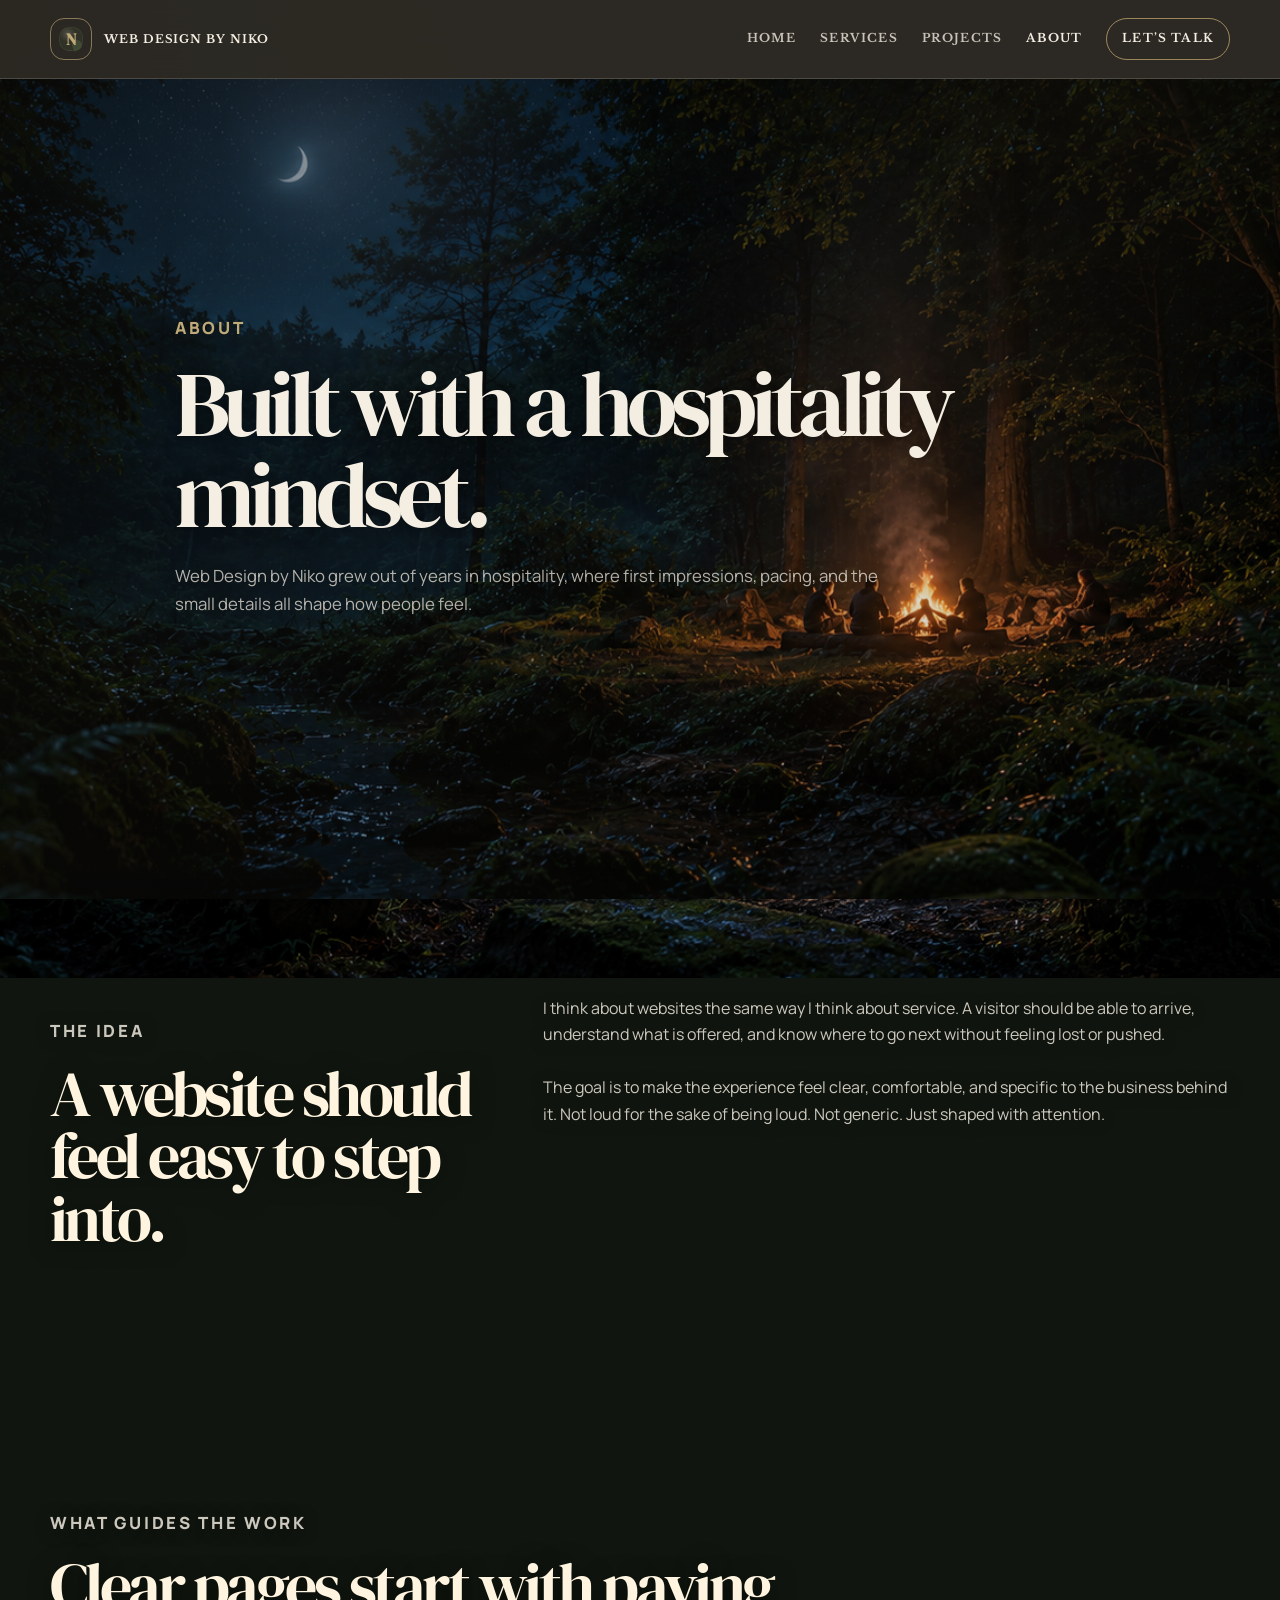
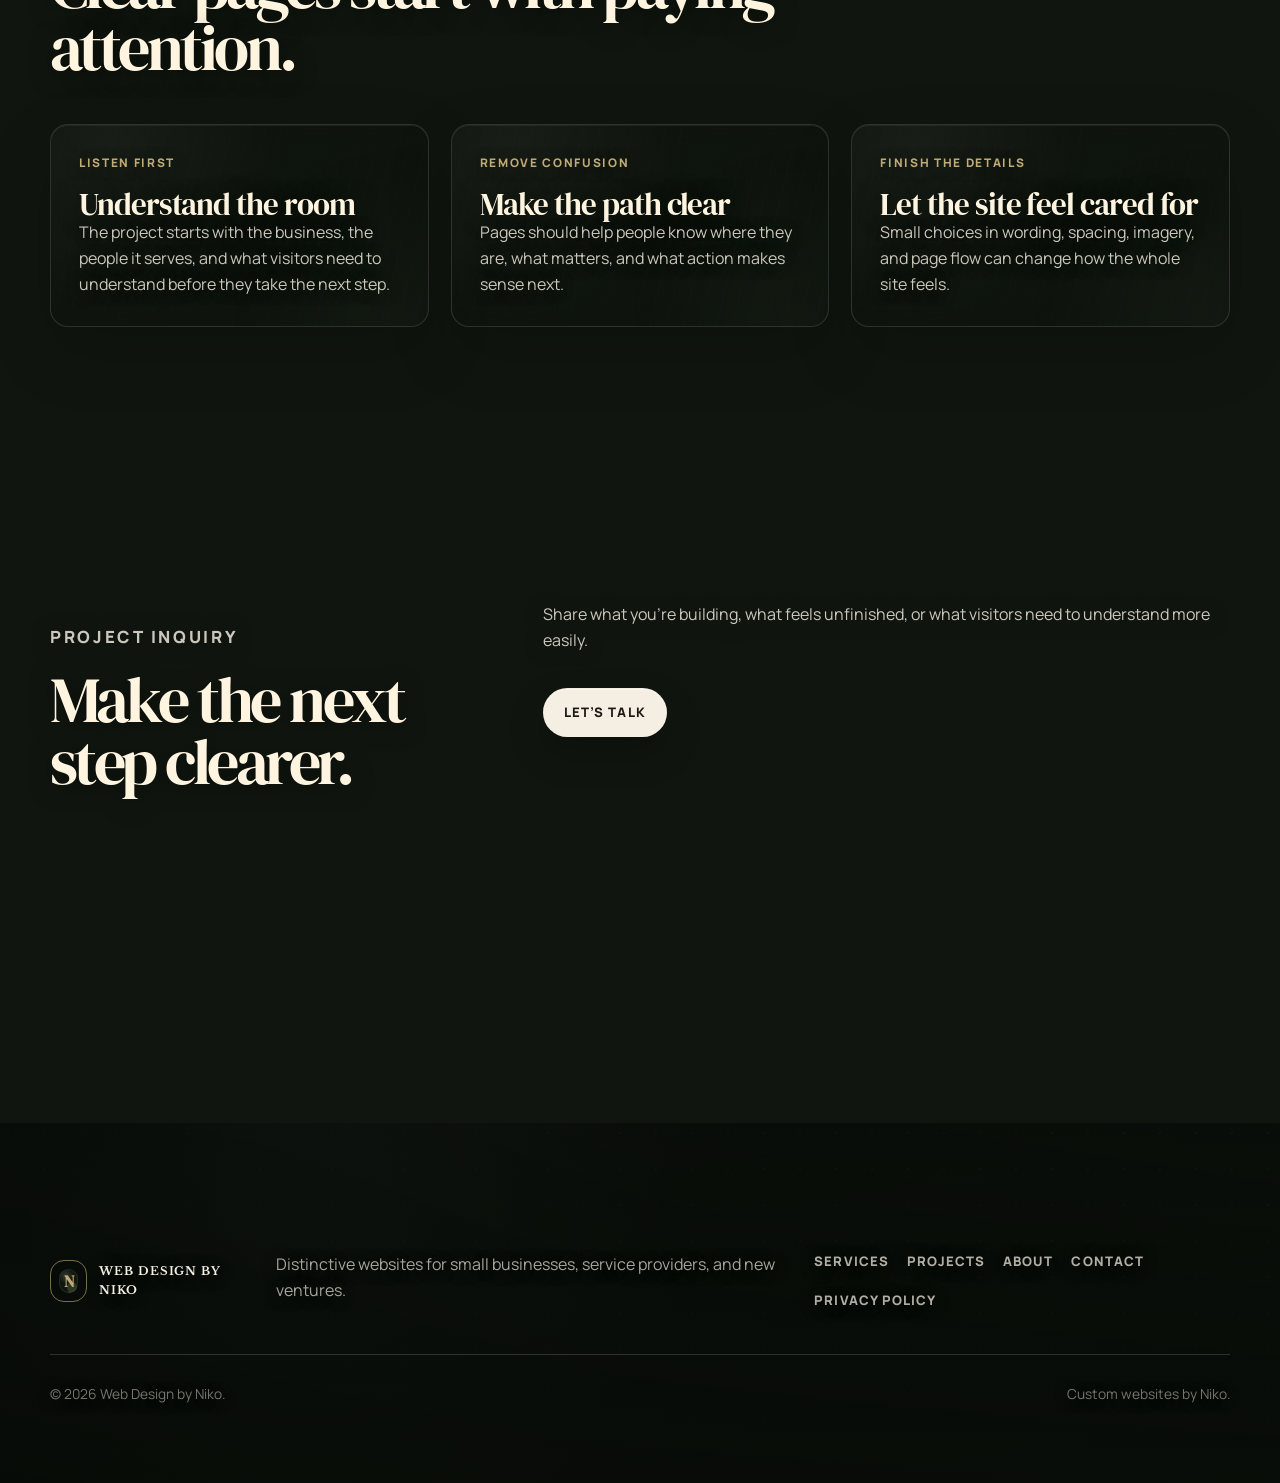
==== commit d6d26b1b: "Fix page structure and footer links" ====
--- a/about.html
+++ b/about.html
@@ -135,6 +135,7 @@
               <a href="projects.html">Projects</a>
               <a href="about.html">About</a>
               <a href="contact.html">Contact</a>
+              <a href="privacy-policy.html">Privacy Policy</a>
             </div>
           </div>
 
--- a/styles.css
+++ b/styles.css
@@ -52,7 +52,9 @@
   --page-footer-position: center 78px;
   --page-footer-size: cover;
 }
-
+.services-page .page-hero::before {
+  inset: 0;
+}
 .projects-page {
   --page-hero-image: url("images/approach-hero.png");
   --page-hero-position: center 46%;
@@ -67,6 +69,13 @@
   --page-hero-moon-glow: radial-gradient(circle at 66% 18%, rgba(207, 225, 255, 0.2), rgba(207, 225, 255, 0.08) 7rem, transparent 18rem);
   --page-footer-image: url("images/contact-footer.png");
   --page-footer-position: center 78px;
+  --page-footer-size: cover;
+}
+
+.policy-page {
+  --page-hero-image: none;
+  --page-footer-image: url("images/frog-pond-footer.png");
+  --page-footer-position: center center;
   --page-footer-size: cover;
 }
 
@@ -766,6 +775,141 @@
   box-shadow:
     inset 0 1px 0 rgba(255, 255, 255, 0.46),
     0 16px 34px rgba(0, 0, 0, 0.24);
+}
+
+/* Privacy policy page */
+
+.policy-page {
+  color: var(--cream);
+  background: #10160f;
+}
+
+.policy-page main {
+  min-height: calc(100vh - 78px);
+  background-color: #10160f;
+  background-image:
+    linear-gradient(
+      180deg,
+      rgba(8, 12, 8, 0.58) 0%,
+      rgba(8, 12, 8, 0.32) 34%,
+      rgba(8, 12, 8, 0.64) 100%
+    ),
+    linear-gradient(
+      90deg,
+      rgba(6, 9, 6, 0.62) 0%,
+      rgba(6, 9, 6, 0.25) 50%,
+      rgba(6, 9, 6, 0.46) 100%
+    ),
+    var(--page-footer-image);
+  background-position:
+    center center,
+    center center,
+    var(--page-footer-position);
+  background-size:
+    cover,
+    cover,
+    var(--page-footer-size);
+  background-repeat: no-repeat;
+  background-attachment: fixed;
+}
+
+.policy-hero {
+  min-height: clamp(460px, 58vh, 620px);
+  padding: 104px 0 118px;
+  background: transparent;
+}
+
+.policy-hero::before {
+  background:
+    linear-gradient(
+      90deg,
+      rgba(8, 12, 8, 0.72) 0%,
+      rgba(8, 12, 8, 0.44) 48%,
+      rgba(8, 12, 8, 0.24) 100%
+    ),
+    radial-gradient(circle at 28% 20%, rgba(192, 170, 120, 0.12), transparent 24rem),
+    var(--page-footer-image) var(--page-footer-position) / var(--page-footer-size) no-repeat;
+}
+
+.policy-hero::after {
+  background: linear-gradient(180deg, transparent 0%, rgba(8, 12, 8, 0.3) 100%);
+}
+
+.narrow-container {
+  max-width: 880px;
+}
+
+.policy-section {
+  position: relative;
+  z-index: 1;
+  padding-top: clamp(18px, 3vw, 34px);
+  padding-bottom: clamp(72px, 8vw, 104px);
+  background: transparent;
+}
+
+.policy-card {
+  padding: clamp(28px, 5vw, 54px);
+  border-color: rgba(245, 239, 227, 0.17);
+  background:
+    linear-gradient(135deg, rgba(14, 18, 13, 0.8), rgba(15, 22, 17, 0.62)),
+    rgba(12, 17, 12, 0.56);
+  box-shadow:
+    0 28px 72px rgba(0, 0, 0, 0.3),
+    inset 0 1px 0 rgba(255, 255, 255, 0.07);
+  backdrop-filter: blur(12px);
+}
+
+.policy-card > p:first-child {
+  margin-bottom: 34px;
+  color: rgba(245, 239, 227, 0.66);
+  font-size: 0.92rem;
+}
+
+.policy-card h2 {
+  margin-top: 34px;
+  margin-bottom: 10px;
+  color: #fff4df;
+  font-size: clamp(1.7rem, 3vw, 2.55rem);
+  letter-spacing: -0.035em;
+  text-shadow: 0 3px 22px rgba(0, 0, 0, 0.52);
+}
+
+.policy-card h2:first-of-type {
+  margin-top: 0;
+}
+
+.policy-card p {
+  max-width: none;
+  color: rgba(245, 239, 227, 0.84);
+  font-size: 1rem;
+  line-height: 1.75;
+  text-shadow: 0 2px 18px rgba(0, 0, 0, 0.46);
+}
+
+.policy-card .button {
+  margin-top: 34px;
+}
+
+.policy-page .site-footer {
+  min-height: auto;
+  padding-top: 76px;
+}
+
+@media (max-width: 1023px) {
+  .policy-page main {
+    background-attachment: scroll;
+  }
+}
+
+@media (max-width: 640px) {
+  .policy-hero {
+    min-height: 420px;
+    padding: 86px 0 98px;
+  }
+
+  .policy-card {
+    padding: 26px 22px;
+  }
 }
 
 /* Footer image scene */
@@ -1420,13 +1564,30 @@
 
 @media (max-width: 1023px) {
   main {
-    background-attachment: fixed;
+    background-color: #10160f;
+    background-image: var(--page-footer-image);
     background-position: center center;
-    background-size: auto 100vh;
+    background-size: cover;
+    background-repeat: no-repeat;
+    background-attachment: scroll;
   }
 
   .page-hero {
     background-attachment: scroll;
+  }
+
+  .footer-scene::before {
+    content: "";
+    position: absolute;
+    inset: 0;
+    z-index: 0;
+    pointer-events: none;
+    background: var(--page-footer-image) center center / cover no-repeat;
+  }
+
+  .site-footer::before {
+    position: absolute;
+    background: var(--page-footer-image) center center / cover no-repeat;
   }
 }
 
@@ -1437,7 +1598,7 @@
     background-size: cover;
     background-repeat: no-repeat;
     background-color: #10160f;
-    background-attachment: fixed;
+    background-attachment: scroll;
   }
 
   .home-hero::before {
@@ -1476,7 +1637,7 @@
     background-size: cover;
     background-repeat: no-repeat;
     background-color: #10160f;
-    background-attachment: fixed;
+    background-attachment: scroll;
   }
 
   .home-hero::before {
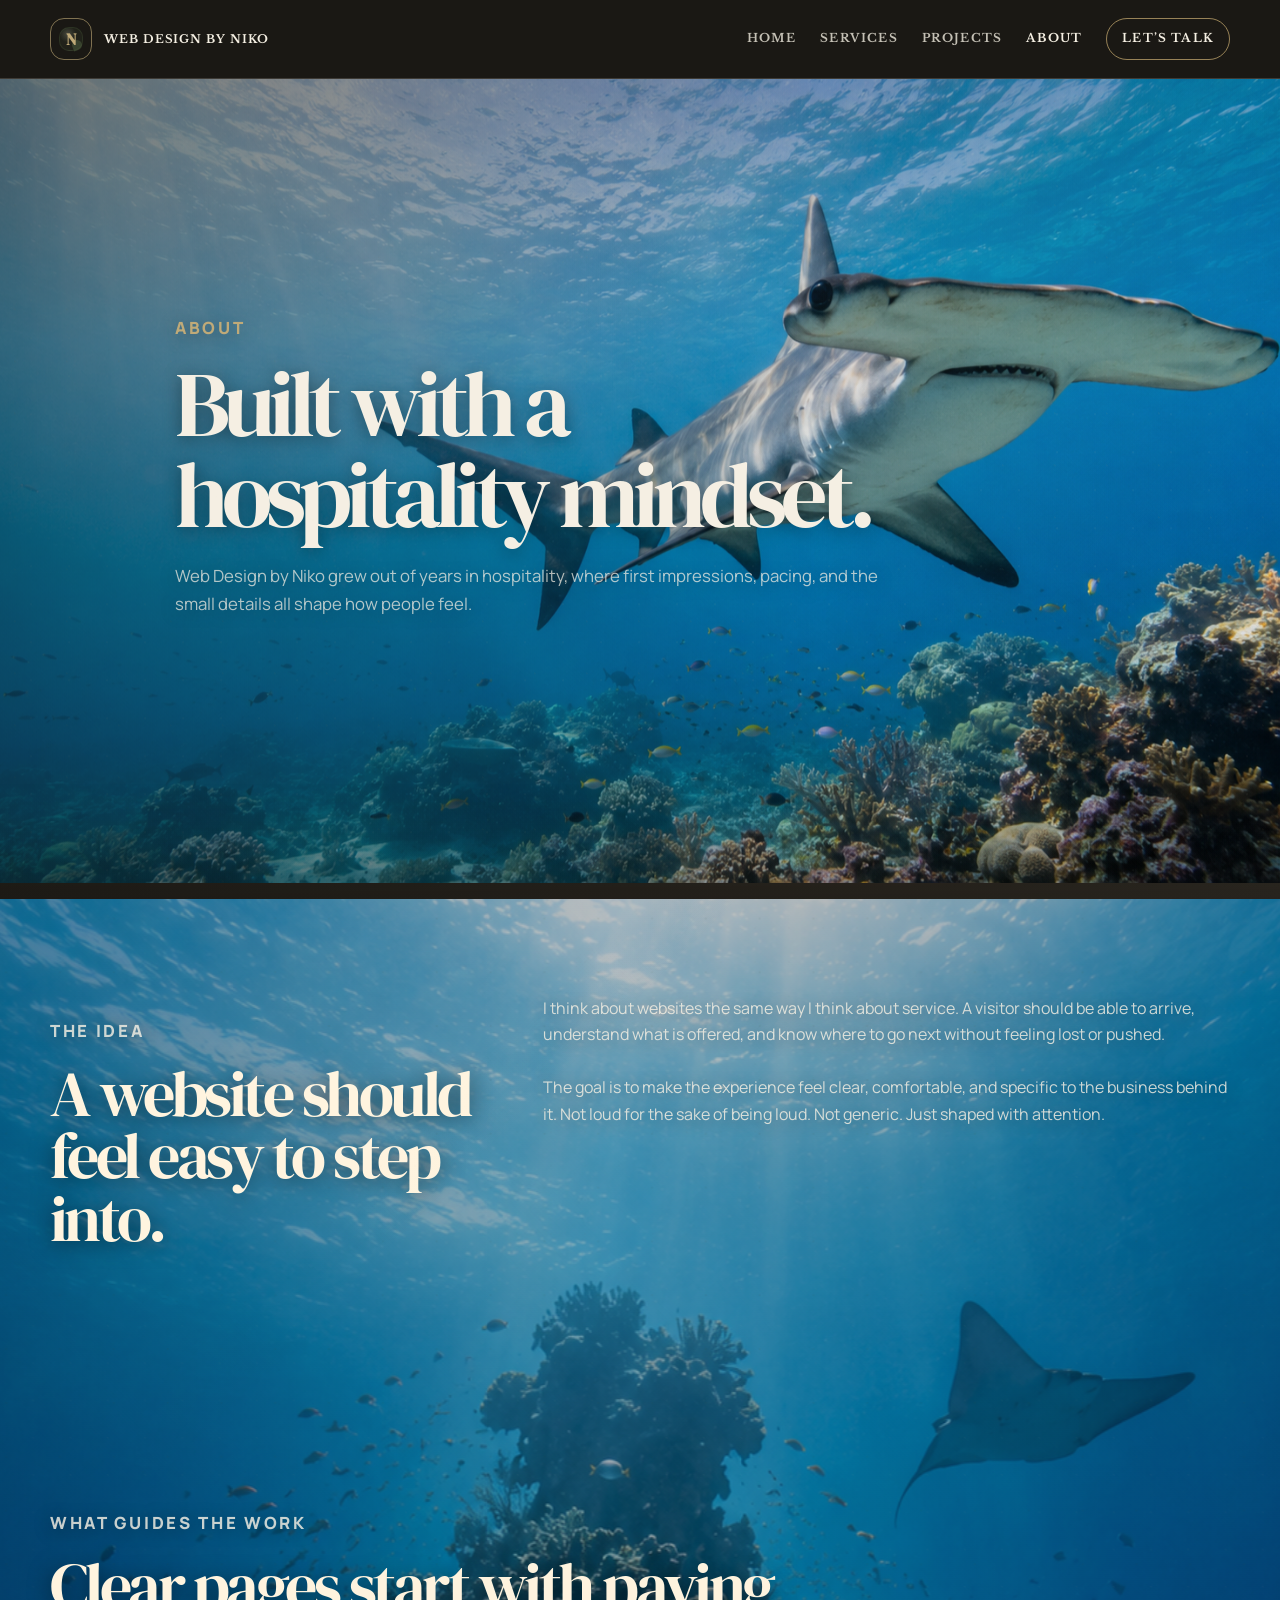
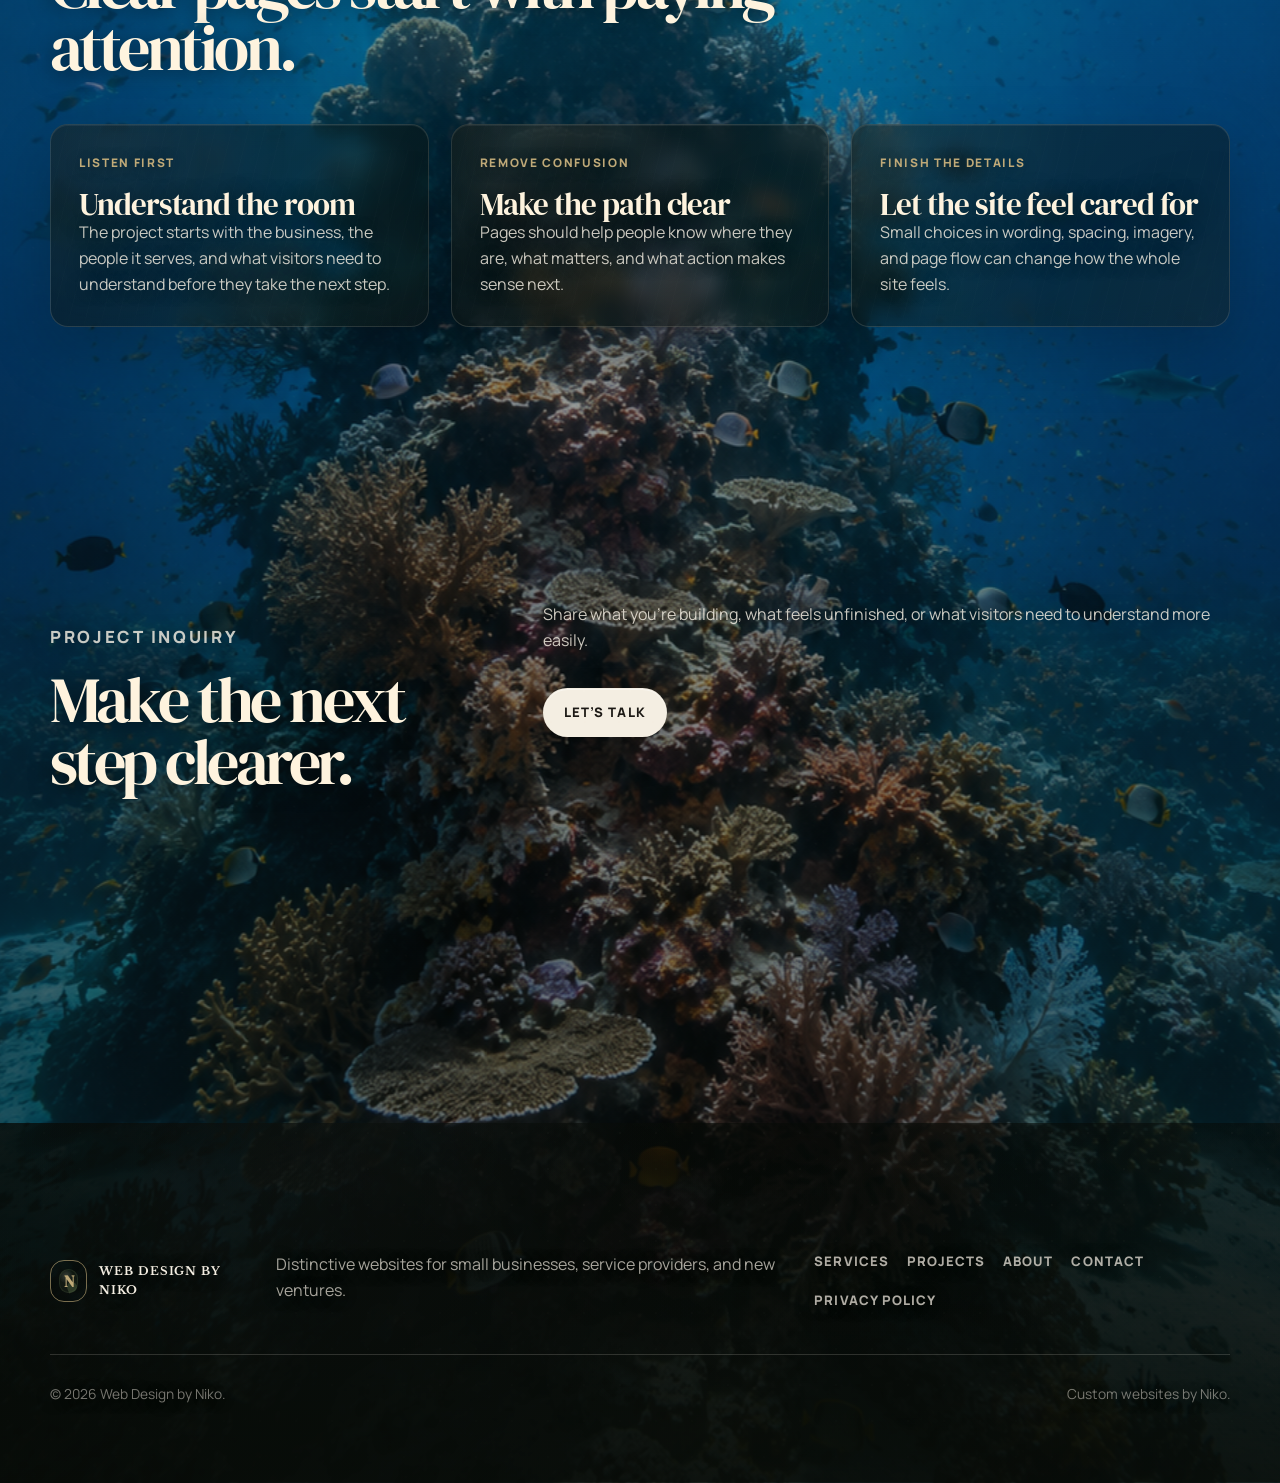
==== commit 1f3a38a3: "Clean up code and refine page visuals" ====
--- a/about.html
+++ b/about.html
@@ -4,6 +4,10 @@
     <meta charset="UTF-8" />
     <meta name="viewport" content="width=device-width, initial-scale=1.0" />
     <title>About | Web Design by Niko</title>
+    <link rel="preconnect" href="https://fonts.googleapis.com" />
+    <link rel="preconnect" href="https://fonts.gstatic.com" crossorigin />
+    <link href="https://fonts.googleapis.com/css2?family=DM+Serif+Display:ital@0;1&family=Libre+Baskerville:wght@400;700&family=Manrope:wght@400;500;600;700;800&display=swap" rel="stylesheet" />
+    <link rel="preload" as="image" href="images/about-hero.png" />
     <link rel="stylesheet" href="styles.css" />
   </head>
 
--- a/styles.css
+++ b/styles.css
@@ -1,16 +1,8 @@
-@import url("https://fonts.googleapis.com/css2?family=DM+Serif+Display:ital@0;1&family=Libre+Baskerville:wght@400;700&family=Manrope:wght@400;500;600;700;800&display=swap");
-
 :root {
   --charcoal: #1c1915;
-  --charcoal-soft: #2a251f;
   --ink: #2c261f;
   --cream: #f5efe3;
   --parchment: #f8efdc;
-  --parchment-deep: #e7dcc8;
-  --stone: #cfc0a8;
-  --sand: #b6a78d;
-  --moss: #536745;
-  --moss-dark: #1f2a1d;
   --lichen: #9b8655;
   --lichen-soft: #c0aa78;
   --muted: #736858;
@@ -22,59 +14,105 @@
   --page-hero-position: center center;
   --page-hero-size: cover;
   --page-hero-moon-glow: radial-gradient(circle at 32% 20%, transparent 0, transparent 18rem);
-  --page-surface-rgb: 241, 230, 211;
-  --page-footer-image: url("images/frog-pond-footer.png");
+  --page-footer-image: none;
   --page-footer-position: center center;
   --page-footer-size: cover;
-  --hero-fade-height: clamp(150px, 16vw, 230px);
+  --page-footer-top-shade: 0.16;
+  --page-footer-mid-shade: 0.32;
+  --page-footer-bottom-shade: 0.68;
+  --page-footer-side-shade: 0.26;
+  --page-footer-side-fade: 0.18;
+  --page-bg-top: 780px;
+  --page-bg-bleed: clamp(160px, 16vw, 260px);
+  --body-parallax-y: 0px;
 }
 
 .home-page {
-  --page-footer-image: url("images/frog-pond-footer.png");
-  --page-footer-position: center 78px;
+  --page-hero-image: url("images/home-hero.png");
+  --page-hero-position: 67% center;
+  --page-hero-size: cover;
+  --page-footer-image: url("images/home-footer.png");
+  --page-footer-position: center center;
   --page-footer-size: cover;
+  --page-footer-top-shade: 0.18;
+  --page-footer-mid-shade: 0.34;
+  --page-footer-bottom-shade: 0.66;
 }
 
 .about-page {
   --page-hero-image: url("images/about-hero.png");
-  --page-hero-position: center 28%;
-  --page-hero-moon-glow: radial-gradient(circle at 31% 19%, rgba(207, 225, 255, 0.2), rgba(207, 225, 255, 0.08) 7rem, transparent 19rem);
+  --page-hero-position: 80% center;
+  --page-hero-moon-glow: radial-gradient(circle at 31% 19%, rgba(207, 225, 255, 0.16), rgba(207, 225, 255, 0.06) 7rem, transparent 19rem);
   --page-footer-image: url("images/about-footer.png");
-  --page-footer-position: center 78px;
-  --page-footer-size: cover;
+  --page-footer-position: center center;
+  --page-footer-size: 100% auto;
+  --page-footer-top-shade: 0.14;
+  --page-footer-mid-shade: 0.28;
+  --page-footer-bottom-shade: 0.58;
 }
 
 .services-page {
   --page-hero-image: url("images/services-hero.png");
-  --page-hero-position: center 18%;
-  --page-hero-moon-glow: radial-gradient(circle at 21% 27%, rgba(207, 225, 255, 0.22), rgba(207, 225, 255, 0.08) 7rem, transparent 18rem);
+  --page-hero-position: 95% 42%;
+  --page-hero-moon-glow: radial-gradient(circle at 21% 27%, rgba(207, 225, 255, 0.14), rgba(207, 225, 255, 0.05) 7rem, transparent 18rem);
   --page-footer-image: url("images/services-footer.png");
-  --page-footer-position: center 78px;
-  --page-footer-size: cover;
+  --page-footer-position: center center;
+  --page-footer-size: 100% auto;
+  --page-footer-top-shade: 0.18;
+  --page-footer-mid-shade: 0.34;
+  --page-footer-bottom-shade: 0.64;
 }
 .services-page .page-hero::before {
   inset: 0;
 }
+.services-page .page-hero h1 {
+  max-width: 700px;
+}
+.about-page .page-hero::before {
+  inset: 0;
+}
+.about-page .page-hero h1 {
+  max-width: 700px;
+}
 .projects-page {
-  --page-hero-image: url("images/approach-hero.png");
-  --page-hero-position: center 46%;
-  --page-footer-image: url("images/approach-footer.png");
-  --page-footer-position: center 78px;
-  --page-footer-size: cover;
+  --page-hero-image: url("images/projects-hero.png");
+  --page-hero-position: 72% center;
+  --page-hero-moon-glow: radial-gradient(circle at 66% 18%, rgba(207, 225, 255, 0.18), rgba(207, 225, 255, 0.06) 7rem, transparent 18rem);
+  --page-footer-image: url("images/projects-footer.png");
+  --page-footer-position: center center;
+  --page-footer-size: 100% auto;
+  --page-footer-top-shade: 0.08;
+  --page-footer-mid-shade: 0.22;
+  --page-footer-bottom-shade: 0.68;
 }
 
 .contact-page {
   --page-hero-image: url("images/contact-hero.png");
-  --page-hero-position: center 48%;
-  --page-hero-moon-glow: radial-gradient(circle at 66% 18%, rgba(207, 225, 255, 0.2), rgba(207, 225, 255, 0.08) 7rem, transparent 18rem);
+  --page-hero-position: 76% center;
+  --page-hero-moon-glow: radial-gradient(circle at 66% 18%, rgba(207, 225, 255, 0.14), rgba(207, 225, 255, 0.05) 7rem, transparent 18rem);
   --page-footer-image: url("images/contact-footer.png");
-  --page-footer-position: center 78px;
+  --page-footer-position: 35% 100%;
+  --page-footer-size: 100% auto;
+  --page-footer-top-shade: 0.18;
+  --page-footer-mid-shade: 0.32;
+  --page-footer-bottom-shade: 0.58;
+}
+
+.thank-you-page {
+  --page-hero-image: url("images/thank-you-hero.png");
+  --page-hero-position: center center;
+  --page-hero-moon-glow: radial-gradient(circle at 66% 18%, rgba(207, 225, 255, 0.14), rgba(207, 225, 255, 0.05) 7rem, transparent 18rem);
+  --page-footer-image: url("images/thank-you-hero.png");
+  --page-footer-position: center 82%;
   --page-footer-size: cover;
+  --page-footer-top-shade: 0.28;
+  --page-footer-mid-shade: 0.42;
+  --page-footer-bottom-shade: 0.72;
 }
 
 .policy-page {
   --page-hero-image: none;
-  --page-footer-image: url("images/frog-pond-footer.png");
+  --page-footer-image: url("images/contact-footer.png");
   --page-footer-position: center center;
   --page-footer-size: cover;
 }
@@ -90,6 +128,7 @@
 }
 
 body {
+  position: relative;
   margin: 0;
   font-family: "Manrope", system-ui, -apple-system, BlinkMacSystemFont, "Segoe UI", sans-serif;
   color: var(--ink);
@@ -117,18 +156,69 @@
 }
 
 .page-shell {
+  position: relative;
+  isolation: isolate;
+  overflow: hidden;
   min-height: 100vh;
+  background: #10160f;
+}
+
+.page-shell::before {
+  content: "";
+  position: absolute;
+  left: 0;
+  right: 0;
+  top: calc(var(--page-bg-top) - var(--page-bg-bleed));
+  bottom: 0;
+  z-index: 0;
+  pointer-events: none;
+  background-image:
+    linear-gradient(
+      180deg,
+      rgba(8, 12, 8, var(--page-footer-top-shade)) 0%,
+      rgba(8, 12, 8, var(--page-footer-mid-shade)) 44%,
+      rgba(8, 12, 8, var(--page-footer-bottom-shade)) 100%
+    ),
+    linear-gradient(
+      90deg,
+      rgba(6, 9, 6, var(--page-footer-side-shade)) 0%,
+      rgba(6, 9, 6, 0.08) 48%,
+      rgba(6, 9, 6, var(--page-footer-side-fade)) 100%
+    ),
+    radial-gradient(circle at 24% 18%, rgba(204, 223, 255, 0.08), transparent 24rem),
+    radial-gradient(circle at 22% 28%, rgba(255, 248, 226, 0.04) 0 1px, transparent 1px),
+    radial-gradient(circle at 72% 70%, rgba(83, 103, 69, 0.06) 0 1px, transparent 1px),
+    var(--page-footer-image);
+  background-position:
+    center center,
+    center center,
+    center center,
+    center center,
+    center center,
+    var(--page-footer-position);
+  background-size:
+    100% 100%,
+    100% 100%,
+    100% 100%,
+    36px 36px,
+    52px 52px,
+    var(--page-footer-size);
+  background-repeat: no-repeat, no-repeat, no-repeat, repeat, repeat, no-repeat;
+  transform: translate3d(0, var(--body-parallax-y), 0) scale(1.035);
+  transform-origin: center top;
+  will-change: transform;
+}
+
+.page-shell > main,
+.page-shell > .site-footer {
+  position: relative;
+  z-index: 1;
 }
 
 main {
   position: relative;
   isolation: isolate;
-  background-color: #10160f;
-  background-image: var(--page-footer-image);
-  background-position: var(--page-footer-position);
-  background-size: var(--page-footer-size);
-  background-repeat: no-repeat;
-  background-attachment: fixed;
+  background: transparent;
 }
 
 /* Header */
@@ -293,10 +383,6 @@
 
 .page-hero:not(.home-hero) + .section:not(.footer-scene):not(.section-dark) {
   background: transparent;
-}
-
-.page-hero:not(.home-hero) + .section::before {
-  content: none;
 }
 
 .page-hero:not(.home-hero) + .section > .container {
@@ -526,10 +612,6 @@
   border-top: 0;
 }
 
-.services-cta::before {
-  content: none;
-}
-
 .services-cta .container {
   position: relative;
   z-index: 1;
@@ -714,6 +796,7 @@
 .closing-actions span {
   color: var(--muted);
   font-size: 0.9rem;
+  overflow-wrap: anywhere;
 }
 
 /* Lower image content */
@@ -810,7 +893,7 @@
     cover,
     var(--page-footer-size);
   background-repeat: no-repeat;
-  background-attachment: fixed;
+  background-attachment: scroll;
 }
 
 .policy-hero {
@@ -934,10 +1017,6 @@
   pointer-events: none;
   background: var(--page-footer-image) var(--page-footer-position) / var(--page-footer-size) no-repeat;
   transform: translateZ(0);
-}
-
-.footer-scene::after {
-  content: none;
 }
 
 .footer-scene > .container {
@@ -1094,12 +1173,6 @@
   z-index: 1;
 }
 
-@media (min-width: 1024px) and (prefers-reduced-motion: no-preference) {
-  .site-footer::before {
-    position: fixed;
-  }
-}
-
 .footer-top {
   display: flex;
   justify-content: space-between;
@@ -1249,13 +1322,13 @@
     color: rgba(245, 239, 227, 0.84);
   }
 
+  .page-hero p {
+    max-width: 34ch;
+    overflow-wrap: break-word;
+  }
+
   .page-hero:not(.home-hero) + .section {
     padding-top: 136px;
-  }
-
-  .page-hero:not(.home-hero) + .section::before {
-    top: -132px;
-    height: 210px;
   }
 
   .site-footer {
@@ -1274,11 +1347,20 @@
   }
 
   h1 {
-    font-size: clamp(3.15rem, 17vw, 5.2rem);
+    font-size: 3rem;
+    letter-spacing: -0.035em;
+  }
+
+  .page-hero:not(.home-hero) h1,
+  .home-hero h1 {
+    max-width: min(100%, 11ch);
+    overflow-wrap: break-word;
+    text-wrap: balance;
   }
 
   h2 {
-    font-size: clamp(2.3rem, 12vw, 3.8rem);
+    font-size: 2.55rem;
+    letter-spacing: -0.03em;
   }
 
   .grid-3,
@@ -1292,6 +1374,16 @@
 
   .button {
     width: 100%;
+  }
+}
+
+@media (max-width: 380px) {
+  h1 {
+    font-size: 2.72rem;
+  }
+
+  h2 {
+    font-size: 2.34rem;
   }
 }
 
@@ -1307,8 +1399,7 @@
   }
 
   .section-heading p,
-  .page-hero p,
-  .hero p {
+  .page-hero p {
     line-height: 1.65;
   }
 
@@ -1324,12 +1415,8 @@
 
 /* Soft neutral card polish */
 
-.service-card,
 .approach-card,
 .project-card,
-.process-card,
-.value-card,
-.info-card,
 .card {
   position: relative;
   overflow: hidden;
@@ -1340,23 +1427,15 @@
     background-color 220ms ease;
 }
 
-.service-card > *,
 .approach-card > *,
 .project-card > *,
-.process-card > *,
-.value-card > *,
-.info-card > *,
 .card > * {
   position: relative;
   z-index: 1;
 }
 
-.service-card::before,
 .approach-card::before,
 .project-card::before,
-.process-card::before,
-.value-card::before,
-.info-card::before,
 .card::before {
   content: "";
   position: absolute;
@@ -1388,24 +1467,16 @@
 }
 
 @media (hover: hover) and (pointer: fine) {
-  .service-card:hover,
   .approach-card:hover,
   .project-card:hover,
-  .process-card:hover,
-  .value-card:hover,
-  .info-card:hover,
   .card:hover {
     transform: translateY(-3px);
     box-shadow: 0 22px 42px rgba(39, 35, 29, 0.12);
     border-color: rgba(86, 103, 69, 0.28);
   }
 
-  .service-card:hover::before,
   .approach-card:hover::before,
   .project-card:hover::before,
-  .process-card:hover::before,
-  .value-card:hover::before,
-  .info-card:hover::before,
   .card:hover::before {
     opacity: 0.86;
   }
@@ -1415,7 +1486,7 @@
 
 body::before {
   content: "";
-  position: fixed;
+  position: absolute;
   inset: 0;
   z-index: 999;
   pointer-events: none;
@@ -1431,36 +1502,27 @@
   mix-blend-mode: multiply;
 }
 
-@media (max-width: 640px) {
-  .about-page,
-  .services-page,
-  .projects-page,
-  .contact-page {
-    --page-hero-position: center 58%;
-  }
-}
-
-/* Homepage cottage hero image */
+/* Homepage hero image */
 
 .home-hero {
   position: relative;
   isolation: isolate;
   overflow: hidden;
-  min-height: calc(100vh - 78px);
+  min-height: calc(100svh - 78px);
   padding: clamp(96px, 10vw, 142px) 0 clamp(86px, 9vw, 128px);
-  background:
-    url("images/cottage-hero.png") center calc(50% + 64px) / cover no-repeat,
-    linear-gradient(135deg, #211a13 0%, #3b2e22 100%);
+  background: linear-gradient(135deg, #211a13 0%, #3b2e22 100%);
   color: var(--cream);
 }
 
 .home-hero::before {
   content: "";
   position: absolute;
-  inset: 0;
+  inset: -12%;
   z-index: 0;
   pointer-events: none;
   opacity: 1;
+  transform: translate3d(0, var(--hero-parallax-y, 0px), 0);
+  will-change: transform;
   background:
     linear-gradient(
       90deg,
@@ -1476,7 +1538,8 @@
       rgba(20, 14, 9, 0.1) 100%
     ),
     radial-gradient(circle at 74% 44%, rgba(255, 186, 104, 0.1), transparent 24rem),
-    radial-gradient(circle at 18% 58%, rgba(83, 103, 69, 0.06), transparent 24rem);
+    radial-gradient(circle at 18% 58%, rgba(83, 103, 69, 0.06), transparent 24rem),
+    var(--page-hero-image) var(--page-hero-position) / var(--page-hero-size) no-repeat;
 }
 
 .home-hero::after {
@@ -1501,10 +1564,6 @@
   align-content: center;
 }
 
-.home-hero .page-hero-inner::before {
-  content: none;
-}
-
 .home-hero h1 {
   max-width: 650px;
   color: #fff4df;
@@ -1521,18 +1580,6 @@
   margin-top: 36px;
 }
 
-@supports (background-attachment: fixed) {
-  @media (min-width: 1024px) and (prefers-reduced-motion: no-preference) {
-    .page-hero {
-      background-attachment: scroll, scroll, scroll, scroll, scroll;
-    }
-
-    .home-hero {
-      background-attachment: fixed, scroll;
-    }
-  }
-}
-
 .services-preview {
   position: relative;
   isolation: isolate;
@@ -1541,33 +1588,24 @@
   background: transparent;
 }
 
-.services-preview::before {
-  content: none;
-  position: absolute;
-  left: 0;
-  right: 0;
-  top: -82px;
-  z-index: 0;
-  height: 82px;
-  pointer-events: none;
-  background: linear-gradient(180deg, rgba(8, 12, 8, 0), rgba(8, 12, 8, 0.08) 72%, rgba(8, 12, 8, 0.14) 100%);
-}
-
 .services-preview .container {
   position: relative;
   z-index: 1;
 }
 
-.closing-section:not(.footer-scene) {
-  padding-top: 0;
+@media (max-width: 1180px) {
+  .policy-page {
+    --page-footer-position: center bottom;
+    --page-footer-size: max(920px, min(150vw, 1180px)) auto;
+  }
 }
 
 @media (max-width: 1023px) {
   main {
     background-color: #10160f;
     background-image: var(--page-footer-image);
-    background-position: center center;
-    background-size: cover;
+    background-position: var(--page-footer-position);
+    background-size: var(--page-footer-size);
     background-repeat: no-repeat;
     background-attachment: scroll;
   }
@@ -1582,23 +1620,23 @@
     inset: 0;
     z-index: 0;
     pointer-events: none;
-    background: var(--page-footer-image) center center / cover no-repeat;
+    background: var(--page-footer-image) var(--page-footer-position) / var(--page-footer-size) no-repeat;
   }
 
   .site-footer::before {
     position: absolute;
-    background: var(--page-footer-image) center center / cover no-repeat;
+    background: var(--page-footer-image) var(--page-footer-position) / var(--page-footer-size) no-repeat;
   }
 }
 
 @media (max-width: 900px) {
+  .home-page {
+    --page-hero-position: 58% 54%;
+  }
+
   .home-hero {
-    min-height: calc(100vh - 78px);
-    background-position: 58% 54%;
-    background-size: cover;
-    background-repeat: no-repeat;
+    min-height: calc(100svh - 78px);
     background-color: #10160f;
-    background-attachment: scroll;
   }
 
   .home-hero::before {
@@ -1616,28 +1654,26 @@
         rgba(20, 14, 9, 0.02) 42%,
         rgba(20, 14, 9, 0.18) 100%
       ),
-      radial-gradient(circle at 62% 42%, rgba(255, 190, 112, 0.14), transparent 22rem);
+      radial-gradient(circle at 62% 42%, rgba(255, 190, 112, 0.14), transparent 22rem),
+      var(--page-hero-image) var(--page-hero-position) / var(--page-hero-size) no-repeat;
   }
 
   .home-hero .page-hero-inner {
     min-height: 560px;
   }
 
-  .home-hero .page-hero-inner::before {
-    left: -24px;
-    width: min(650px, 86vw);
-  }
 }
 
 @media (max-width: 640px) {
+  .policy-page {
+    --page-footer-position: center bottom;
+    --page-footer-size: max(620px, 178vw) auto;
+  }
+
   .home-hero {
-    min-height: calc(100vh - 78px);
+    min-height: calc(100svh - 78px);
     padding: 82px 0 96px;
-    background-position: 58% 54%;
-    background-size: cover;
-    background-repeat: no-repeat;
     background-color: #10160f;
-    background-attachment: scroll;
   }
 
   .home-hero::before {
@@ -1654,7 +1690,8 @@
         rgba(20, 14, 9, 0.22) 0%,
         rgba(20, 14, 9, 0.04) 36%,
         rgba(20, 14, 9, 0.28) 100%
-      );
+      ),
+      var(--page-hero-image) var(--page-hero-position) / var(--page-hero-size) no-repeat;
   }
 
   .home-hero .page-hero-inner {
@@ -1662,19 +1699,12 @@
     width: min(100% - 28px, var(--max-width));
   }
 
-  .home-hero .page-hero-inner::before {
-    left: -14px;
-    width: calc(100% + 28px);
-    height: calc(100% + 44px);
-    border-radius: 24px;
-  }
-
   .home-hero p {
     font-size: 1rem;
   }
 }
 
-/* Homepage frog-pond night band */
+/* Homepage lower image band */
 
 .goal-section {
   position: relative;
@@ -1685,14 +1715,6 @@
   padding: 112px 0 58px;
   border: 0;
   background: transparent;
-}
-
-.goal-section::before {
-  content: none;
-}
-
-.goal-section::after {
-  content: none;
 }
 
 .goal-section .container {
@@ -1745,10 +1767,6 @@
 
 /* Projects CTA panel */
 
-.projects-cta-section:not(.footer-scene) {
-  padding-top: 0;
-}
-
 .projects-cta-panel {
   display: grid;
   grid-template-columns: minmax(0, 0.9fr) minmax(0, 1.1fr);
@@ -1766,10 +1784,6 @@
   font-size: 1.02rem;
 }
 
-.projects-cta-section:not(.footer-scene) .projects-cta-panel p:not(.eyebrow) {
-  color: var(--muted);
-}
-
 @media (max-width: 920px) {
   .projects-cta-panel {
     grid-template-columns: 1fr;
@@ -1777,10 +1791,6 @@
 }
 
 /* Contact page polish */
-
-.contact-section:not(.footer-scene) {
-  padding-top: 96px;
-}
 
 .contact-intro {
   position: relative;
@@ -1796,12 +1806,12 @@
   font-size: 1.02rem;
 }
 
-.contact-section:not(.footer-scene) .contact-intro p:not(.eyebrow) {
-  color: var(--muted);
-}
-
 .contact-email {
   padding-top: 18px;
+}
+
+.contact-email a {
+  overflow-wrap: anywhere;
 }
 
 .contact-form-card {
@@ -1844,10 +1854,6 @@
 }
 
 @media (max-width: 640px) {
-  .contact-section:not(.footer-scene) {
-    padding-top: 76px;
-  }
-
   .contact-form-card {
     padding: 26px 22px;
   }
@@ -1936,21 +1942,19 @@
   }
 }
 
-.project-card {
-  cursor: pointer;
-  user-select: none;
-  -webkit-user-select: none;
-  -webkit-tap-highlight-color: transparent;
-}
-
 .project-card:focus,
 .project-card summary:focus {
   outline: none;
 }
 
-.project-card:focus-visible {
+.project-card:focus-visible,
+.project-card summary:focus-visible {
   outline: 2px solid rgba(196, 168, 111, 0.65);
   outline-offset: 4px;
+}
+
+.project-card summary:focus-visible {
+  border-radius: calc(var(--radius) - 8px);
 }
 
 /* Project detail notes */
@@ -1979,12 +1983,6 @@
   margin: 0;
 }
 
-/* Expandable services cards */
-
-.services-list .grid-4 {
-  align-items: start;
-}
-
 /* Services two-column expandable layout */
 
 .service-columns {
@@ -2019,10 +2017,6 @@
   padding-top: 58px;
   padding-bottom: 124px;
   background: transparent;
-}
-
-.featured-build-section::before {
-  content: none;
 }
 
 .featured-build-section .container {
@@ -2135,7 +2129,7 @@
   font-size: 0.96rem;
 }
 
-/* Approach section: cottage threshold */
+/* Homepage first section */
 
 .home-hero + .section {
   position: relative;
@@ -2145,42 +2139,6 @@
   padding-top: clamp(126px, 10vw, 158px);
   padding-bottom: clamp(86px, 7vw, 108px);
   background: transparent;
-}
-
-.home-hero + .section::before {
-  content: none;
-  position: absolute;
-  inset: 0;
-  z-index: 0;
-  pointer-events: none;
-  opacity: 0.3;
-  background-image:
-    repeating-linear-gradient(
-      102deg,
-      rgba(64, 48, 29, 0.036) 0 1px,
-      transparent 1px 18px
-    ),
-    radial-gradient(circle at 18% 24%, rgba(255, 248, 224, 0.22), transparent 24rem),
-    radial-gradient(circle at 82% 74%, rgba(60, 79, 49, 0.12), transparent 24rem);
-}
-
-.home-hero + .section::after {
-  content: none;
-  position: absolute;
-  top: 0;
-  left: 0;
-  right: 0;
-  z-index: 0;
-  height: 126px;
-  pointer-events: none;
-  background:
-    linear-gradient(
-      to bottom,
-      rgba(16, 14, 10, 0),
-      rgba(8, 12, 8, 0.06) 44%,
-      rgba(8, 12, 8, 0.12) 78%,
-      transparent 100%
-    );
 }
 
 .home-hero + .section .container {
@@ -2292,6 +2250,209 @@
   }
 }
 
+.home-page main {
+  background-color: #0d140d;
+  background-image: none;
+}
+
+.home-page main > .section:not(.footer-scene) {
+  background:
+    radial-gradient(ellipse at 18% 18%, rgba(192, 170, 120, 0.08), transparent 26rem),
+    radial-gradient(ellipse at 86% 72%, rgba(83, 103, 69, 0.16), transparent 28rem),
+    radial-gradient(ellipse at 22% 78%, rgba(245, 239, 227, 0.035), transparent 18rem),
+    repeating-linear-gradient(
+      118deg,
+      rgba(245, 239, 227, 0.022) 0 1px,
+      transparent 1px 24px
+    ),
+    linear-gradient(180deg, #10170f 0%, #111a10 48%, #0c130c 100%);
+  background-size:
+    100% 100%,
+    100% 100%,
+    100% 100%,
+    34px 34px,
+    100% 100%;
+}
+
+.home-page .footer-scene::before {
+  content: "";
+  position: absolute;
+  inset: 0;
+  z-index: 0;
+  pointer-events: none;
+  background: var(--page-footer-image) var(--page-footer-position) / var(--page-footer-size) no-repeat;
+  transform: translateZ(0);
+}
+
+@media (max-width: 700px) {
+  .closing-panel {
+    gap: 24px;
+    padding: 28px 22px;
+  }
+
+  .closing-actions {
+    width: 100%;
+  }
+}
+
+.home-page {
+  --page-hero-image: url("images/home-hero.png");
+  --page-hero-position: 67% center;
+  --page-footer-image: url("images/home-footer.png");
+  --page-footer-position: center center;
+  --page-footer-size: cover;
+}
+
+.services-page {
+  --page-hero-image: url("images/services-hero.png");
+  --page-hero-position: 95% 42%;
+  --page-footer-image: url("images/services-footer.png");
+  --page-footer-position: center center;
+  --page-footer-size: cover;
+}
+
+.projects-page {
+  --page-hero-image: url("images/projects-hero.png");
+  --page-hero-position: 72% center;
+  --page-footer-image: url("images/projects-footer.png");
+  --page-footer-position: center center;
+  --page-footer-size: 100% auto;
+}
+
+.about-page {
+  --page-hero-image: url("images/about-hero.png");
+  --page-hero-position: 80% center;
+  --page-footer-image: url("images/about-footer.png");
+  --page-footer-position: center center;
+  --page-footer-size: 100% auto;
+}
+
+.contact-page {
+  --page-hero-image: url("images/contact-hero.png");
+  --page-hero-position: 76% center;
+  --page-footer-image: url("images/contact-footer.png");
+  --page-footer-position: 72% 100%;
+  --page-footer-size: 112% auto;
+}
+
+.thank-you-page {
+  --page-hero-image: url("images/thank-you-hero.png");
+  --page-hero-position: center center;
+  --page-footer-image: url("images/thank-you-hero.png");
+  --page-footer-position: center 82%;
+  --page-footer-size: cover;
+}
+
+main,
+.home-page main,
+.policy-page main,
+.home-page main > .section:not(.footer-scene),
+main > .section,
+main > .section:not(.footer-scene):not(.section-dark),
+.section-dark,
+.footer-scene,
+.site-footer {
+  background: transparent;
+  background-image: none;
+}
+
+main::before,
+.footer-scene::before,
+.home-page .footer-scene::before,
+.site-footer::before {
+  content: none !important;
+}
+
+@media (max-width: 900px) {
+  .home-page {
+    --page-hero-position: 66% center;
+  }
+
+  .services-page {
+    --page-hero-position: 95% 42%;
+  }
+
+  .projects-page {
+    --page-hero-position: 72% center;
+  }
+
+  .about-page {
+    --page-hero-position: 80% center;
+  }
+
+  .contact-page {
+    --page-hero-position: 77% center;
+  }
+
+  .thank-you-page {
+    --page-hero-position: center center;
+  }
+}
+
+@media (max-width: 640px) {
+  .home-page {
+    --page-hero-position: 68% center;
+  }
+
+  .services-page {
+    --page-hero-position: 95% 42%;
+  }
+
+  .projects-page {
+    --page-hero-position: 74% center;
+  }
+
+  .about-page {
+    --page-hero-position: 80% center;
+  }
+
+  .contact-page {
+    --page-hero-position: 78% center;
+  }
+
+  .thank-you-page {
+    --page-hero-position: center center;
+  }
+
+  .page-hero p,
+  .home-hero p {
+    max-width: min(100%, 32ch);
+    overflow-wrap: break-word;
+  }
+}
+
+  
+.contact-page .page-shell::before {
+  bottom: clamp(320px, 40vh, 440px);
+}
+
+.contact-page .site-footer {
+  background-color: #0d120c;
+  background-image:
+    linear-gradient(
+      180deg,
+      rgba(8, 12, 8, 0.42) 0%,
+      rgba(8, 12, 8, 0.68) 46%,
+      rgba(8, 12, 8, 0.9) 100%
+    ),
+    linear-gradient(
+      90deg,
+      rgba(6, 9, 6, 0.68) 0%,
+      rgba(6, 9, 6, 0.42) 48%,
+      rgba(6, 9, 6, 0.34) 100%
+    ),
+    var(--page-footer-image);
+  background-position:
+    center center,
+    center center,
+    25% bottom;
+  background-size:
+    100% 100%,
+    100% 100%,
+    100% auto;
+  background-repeat: no-repeat;
+}
+
 @media (prefers-reduced-motion: reduce) {
   html {
     scroll-behavior: auto;
@@ -2318,4 +2479,11 @@
   .site-footer::before {
     position: absolute !important;
   }
-}
+
+  .page-shell::before,
+  .page-hero::before,
+  .home-hero::before {
+    transform: none !important;
+    will-change: auto;
+  }
+}
